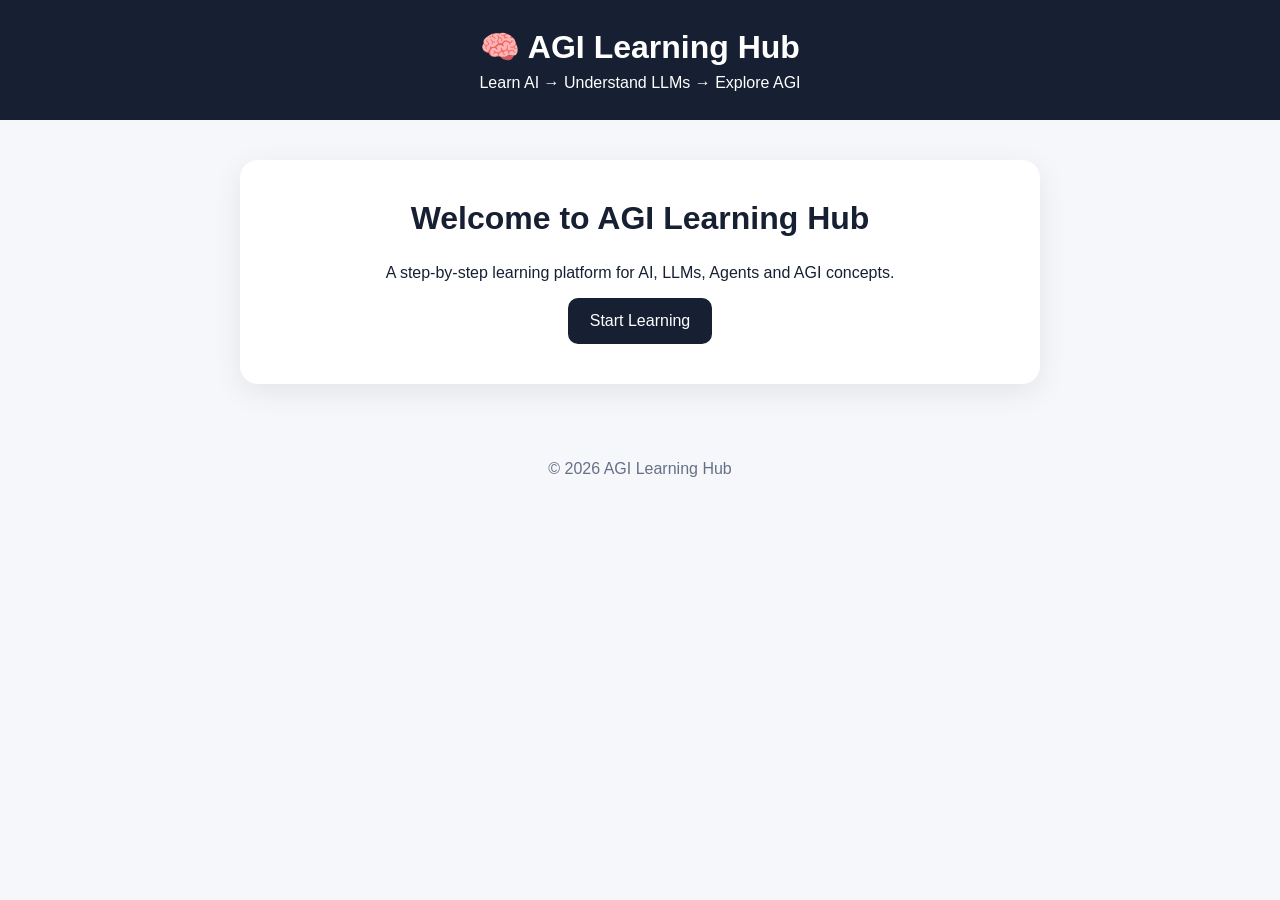
==== index.html @ e7ce2a18 "Add files via upload" ====
<!DOCTYPE html>
<html lang="en">
<head>
  <meta charset="UTF-8">
  <meta name="viewport" content="width=device-width, initial-scale=1.0">
  <title>AGI Learning Hub</title>
  <link rel="stylesheet" href="style.css">
</head>
<body>
  <header>
    <h1>🧠 AGI Learning Hub</h1>
    <p>Learn AI → Understand LLMs → Explore AGI</p>
  </header>
  <main>
    <section class="hero">
      <h2>Welcome to AGI Learning Hub</h2>
      <p>A step-by-step learning platform for AI, LLMs, Agents and AGI concepts.</p>
      <button id="startBtn">Start Learning</button>
    </section>
  </main>
  <footer><p>© 2026 AGI Learning Hub</p></footer>
  <script src="script.js"></script>
</body>
</html>
---- style.css ----
* { box-sizing: border-box; }
body { margin:0; font-family:Arial,sans-serif; background:#f5f7fb; color:#172033; }
header { padding:28px 20px; text-align:center; background:#172033; color:white; }
header h1 { margin:0 0 8px; } header p { margin:0; }
main { padding:40px 20px; }
.hero { max-width:800px; margin:auto; padding:40px 24px; text-align:center; background:white; border-radius:18px; box-shadow:0 8px 30px rgba(0,0,0,.08); }
.hero h2 { font-size:32px; margin-top:0; }
button { border:0; padding:14px 22px; border-radius:10px; background:#172033; color:white; font-size:16px; cursor:pointer; }
footer { padding:20px; text-align:center; color:#667085; }
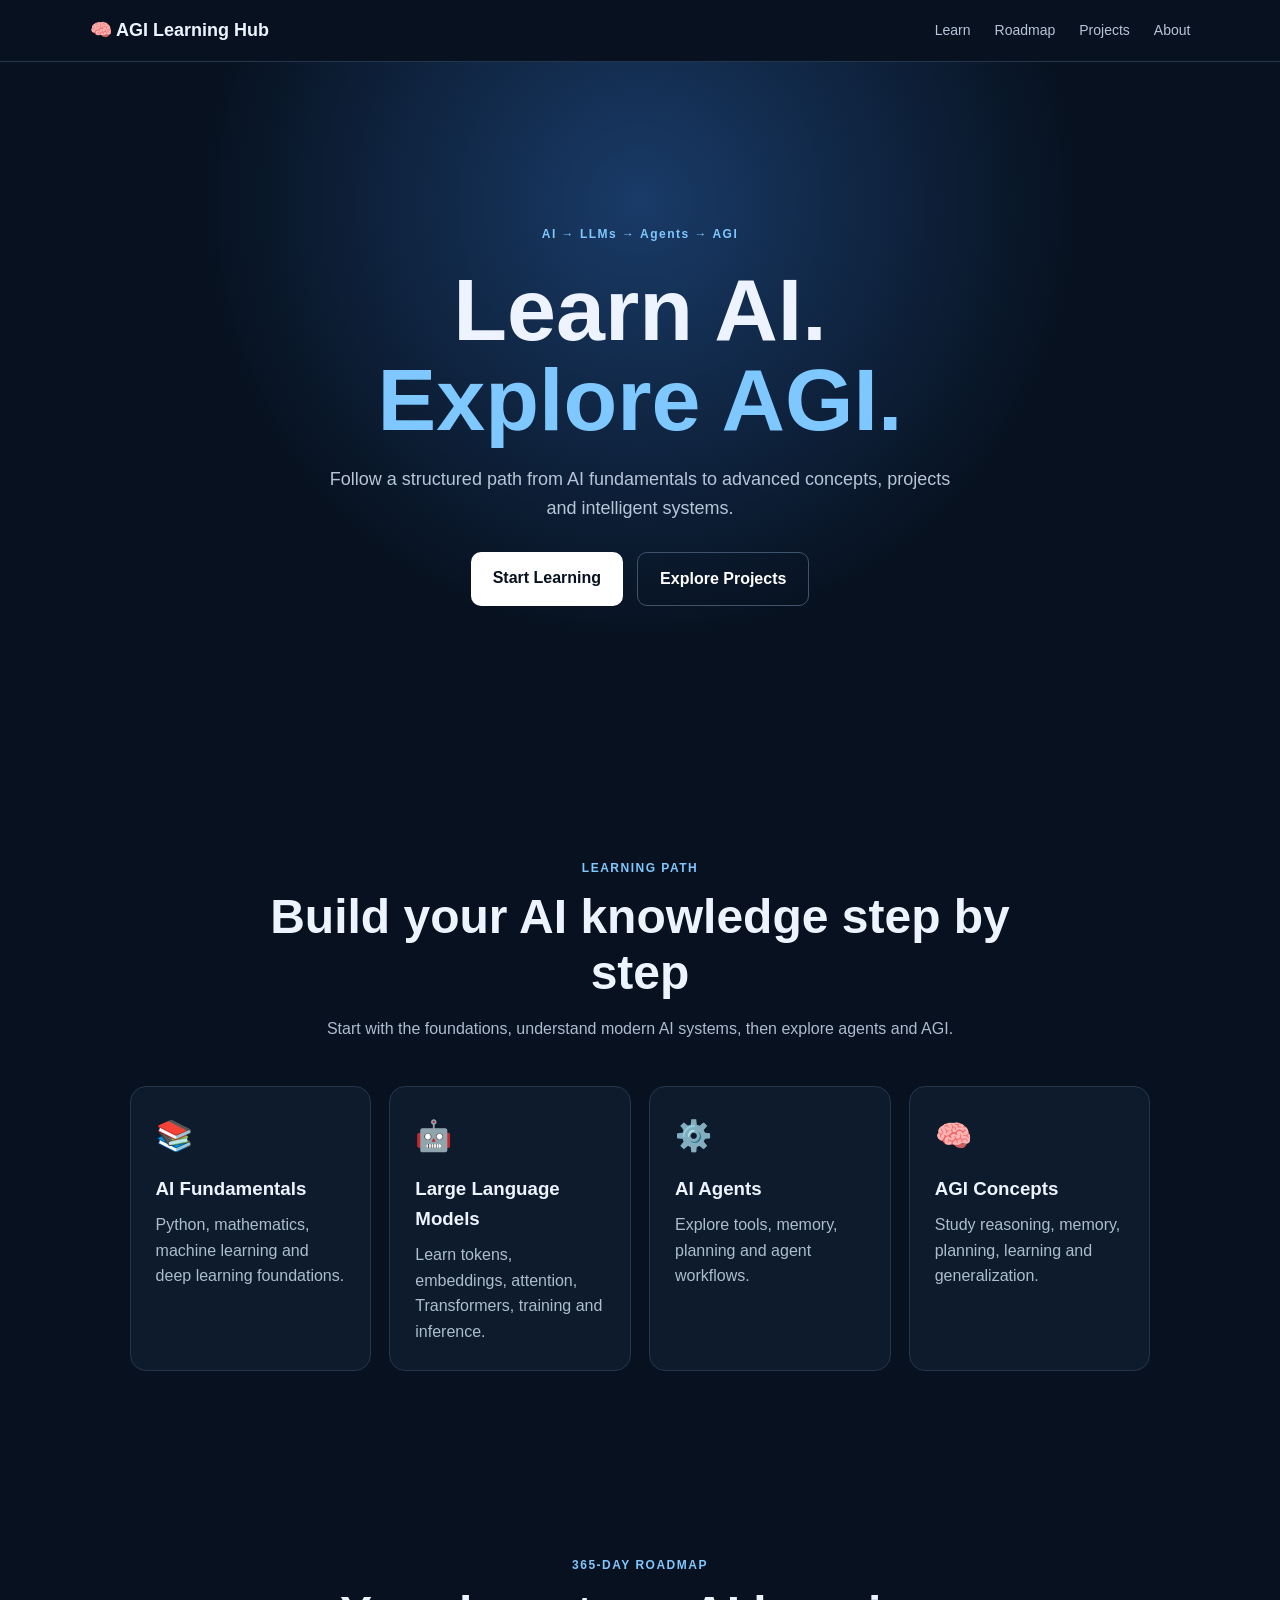
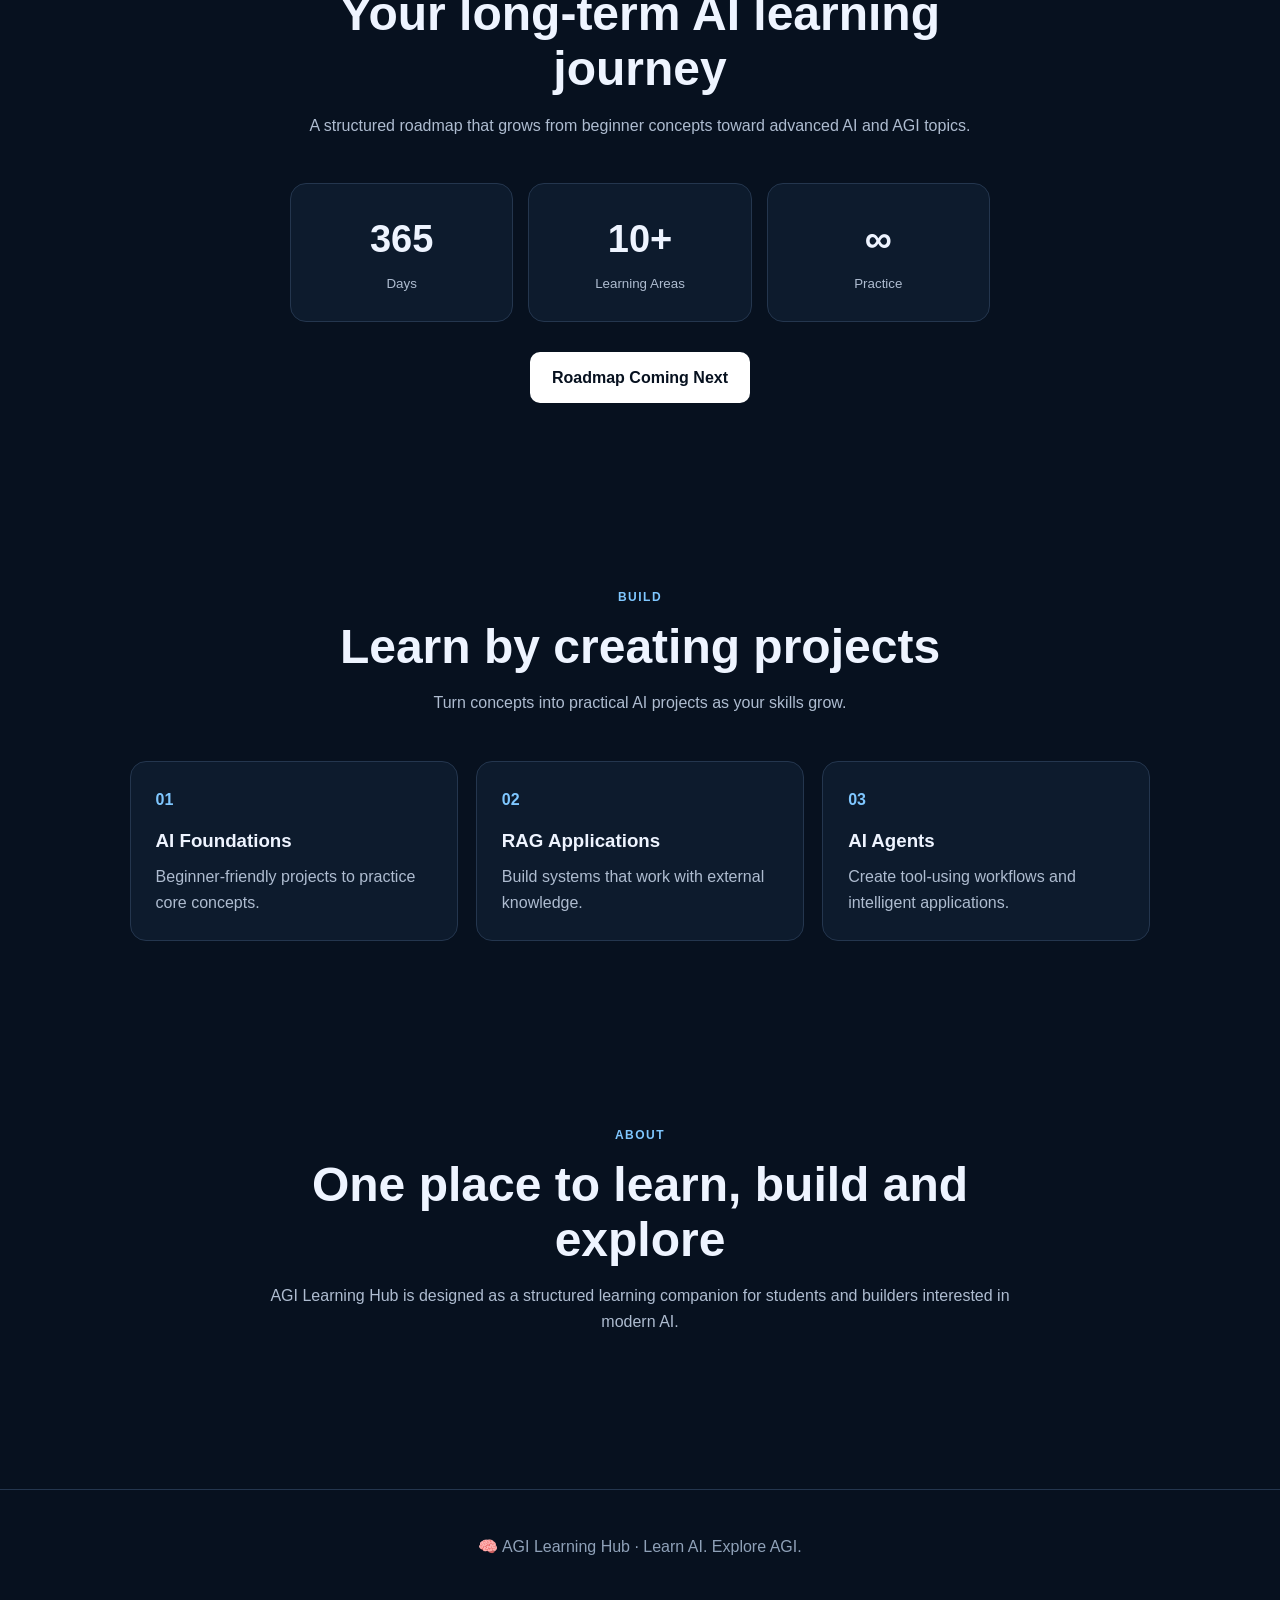
==== commit 2ee8fecc: "Add files via upload" ====
--- a/index.html
+++ b/index.html
@@ -1,24 +1 @@
-<!DOCTYPE html>
-<html lang="en">
-<head>
-  <meta charset="UTF-8">
-  <meta name="viewport" content="width=device-width, initial-scale=1.0">
-  <title>AGI Learning Hub</title>
-  <link rel="stylesheet" href="style.css">
-</head>
-<body>
-  <header>
-    <h1>🧠 AGI Learning Hub</h1>
-    <p>Learn AI → Understand LLMs → Explore AGI</p>
-  </header>
-  <main>
-    <section class="hero">
-      <h2>Welcome to AGI Learning Hub</h2>
-      <p>A step-by-step learning platform for AI, LLMs, Agents and AGI concepts.</p>
-      <button id="startBtn">Start Learning</button>
-    </section>
-  </main>
-  <footer><p>© 2026 AGI Learning Hub</p></footer>
-  <script src="script.js"></script>
-</body>
-</html>
+<!DOCTYPE html><html lang="en"><head><meta charset="UTF-8"><meta name="viewport" content="width=device-width, initial-scale=1.0"><title>AGI Learning Hub</title><link rel="stylesheet" href="style.css"></head><body><nav class="navbar"><a class="brand" href="#home">🧠 AGI Learning Hub</a><div class="nav-links"><a href="#learn">Learn</a><a href="#roadmap">Roadmap</a><a href="#projects">Projects</a><a href="#about">About</a></div></nav><main><section id="home" class="hero"><div class="hero-content"><span class="badge">AI → LLMs → Agents → AGI</span><h1>Learn AI.<br><span>Explore AGI.</span></h1><p>Follow a structured path from AI fundamentals to advanced concepts, projects and intelligent systems.</p><div class="hero-actions"><a class="btn primary" href="#roadmap">Start Learning</a><a class="btn secondary" href="#projects">Explore Projects</a></div></div></section><section id="learn" class="section"><div class="section-heading"><span>LEARNING PATH</span><h2>Build your AI knowledge step by step</h2><p>Start with the foundations, understand modern AI systems, then explore agents and AGI.</p></div><div class="cards"><article class="card"><div class="icon">📚</div><h3>AI Fundamentals</h3><p>Python, mathematics, machine learning and deep learning foundations.</p></article><article class="card"><div class="icon">🤖</div><h3>Large Language Models</h3><p>Learn tokens, embeddings, attention, Transformers, training and inference.</p></article><article class="card"><div class="icon">⚙️</div><h3>AI Agents</h3><p>Explore tools, memory, planning and agent workflows.</p></article><article class="card"><div class="icon">🧠</div><h3>AGI Concepts</h3><p>Study reasoning, memory, planning, learning and generalization.</p></article></div></section><section id="roadmap" class="section roadmap"><div class="section-heading"><span>365-DAY ROADMAP</span><h2>Your long-term AI learning journey</h2><p>A structured roadmap that grows from beginner concepts toward advanced AI and AGI topics.</p></div><div class="roadmap-box"><div><strong>365</strong><small>Days</small></div><div><strong>10+</strong><small>Learning Areas</small></div><div><strong>∞</strong><small>Practice</small></div></div><a class="btn primary" href="#roadmap">Roadmap Coming Next</a></section><section id="projects" class="section"><div class="section-heading"><span>BUILD</span><h2>Learn by creating projects</h2><p>Turn concepts into practical AI projects as your skills grow.</p></div><div class="project-grid"><article class="project-card"><span>01</span><h3>AI Foundations</h3><p>Beginner-friendly projects to practice core concepts.</p></article><article class="project-card"><span>02</span><h3>RAG Applications</h3><p>Build systems that work with external knowledge.</p></article><article class="project-card"><span>03</span><h3>AI Agents</h3><p>Create tool-using workflows and intelligent applications.</p></article></div></section><section id="about" class="section about"><div class="section-heading"><span>ABOUT</span><h2>One place to learn, build and explore</h2><p>AGI Learning Hub is designed as a structured learning companion for students and builders interested in modern AI.</p></div></section></main><footer><p>🧠 AGI Learning Hub · Learn AI. Explore AGI.</p></footer><script src="script.js"></script></body></html>
--- a/style.css
+++ b/style.css
@@ -1,9 +1 @@
-* { box-sizing: border-box; }
-body { margin:0; font-family:Arial,sans-serif; background:#f5f7fb; color:#172033; }
-header { padding:28px 20px; text-align:center; background:#172033; color:white; }
-header h1 { margin:0 0 8px; } header p { margin:0; }
-main { padding:40px 20px; }
-.hero { max-width:800px; margin:auto; padding:40px 24px; text-align:center; background:white; border-radius:18px; box-shadow:0 8px 30px rgba(0,0,0,.08); }
-.hero h2 { font-size:32px; margin-top:0; }
-button { border:0; padding:14px 22px; border-radius:10px; background:#172033; color:white; font-size:16px; cursor:pointer; }
-footer { padding:20px; text-align:center; color:#667085; }
+*{box-sizing:border-box}html{scroll-behavior:smooth}body{margin:0;font-family:Arial,sans-serif;background:#07111f;color:#eef4ff;line-height:1.6}a{text-decoration:none;color:inherit}.navbar{position:sticky;top:0;z-index:10;display:flex;justify-content:space-between;align-items:center;padding:16px 7%;background:#07111f;border-bottom:1px solid #24364e}.brand{font-weight:800;font-size:18px}.nav-links{display:flex;gap:24px;color:#b8c5d8;font-size:14px}.hero{min-height:78vh;display:flex;align-items:center;justify-content:center;text-align:center;padding:80px 7%;background:radial-gradient(circle at 50% 20%,#193b68 0,#07111f 52%)}.hero-content{max-width:850px}.badge,.section-heading span{display:inline-block;font-size:12px;font-weight:800;letter-spacing:1.5px;color:#7fc7ff}.hero h1{font-size:clamp(48px,9vw,88px);line-height:1.02;margin:20px 0}.hero h1 span{color:#7fc7ff}.hero p{max-width:650px;margin:0 auto 30px;color:#b8c5d8;font-size:18px}.hero-actions{display:flex;justify-content:center;gap:14px;flex-wrap:wrap}.btn{display:inline-block;padding:13px 22px;border-radius:10px;font-weight:700}.primary{background:#fff;color:#07111f}.secondary{border:1px solid #40536d;color:#fff}.section{padding:90px 7%;max-width:1200px;margin:auto}.section-heading{text-align:center;max-width:760px;margin:0 auto 45px}.section-heading h2{font-size:clamp(30px,5vw,48px);line-height:1.15;margin:10px 0 15px}.section-heading p{color:#aebcd0}.cards,.project-grid{display:grid;grid-template-columns:repeat(4,1fr);gap:18px}.card,.project-card{padding:25px;border:1px solid #24364e;background:#0d1b2d;border-radius:16px}.card:hover,.project-card:hover{transform:translateY(-3px);transition:.2s}.icon{font-size:30px}.card h3,.project-card h3{margin:14px 0 8px}.card p,.project-card p{margin:0;color:#aebcd0}.roadmap{text-align:center}.roadmap-box{display:grid;grid-template-columns:repeat(3,1fr);gap:15px;max-width:700px;margin:0 auto 30px}.roadmap-box div{padding:25px;border-radius:16px;background:#0d1b2d;border:1px solid #24364e}.roadmap-box strong{display:block;font-size:38px}.roadmap-box small{color:#aebcd0}.project-grid{grid-template-columns:repeat(3,1fr)}.project-card span{color:#7fc7ff;font-weight:800}.about{padding-bottom:110px}footer{text-align:center;padding:28px 7%;border-top:1px solid #24364e;color:#8fa1b8}@media(max-width:800px){.nav-links{display:none}.cards,.project-grid{grid-template-columns:1fr 1fr}.hero{min-height:70vh;padding-top:60px}.section{padding:65px 6%}}@media(max-width:520px){.cards,.project-grid,.roadmap-box{grid-template-columns:1fr}.hero h1{font-size:52px}.hero p{font-size:16px}}
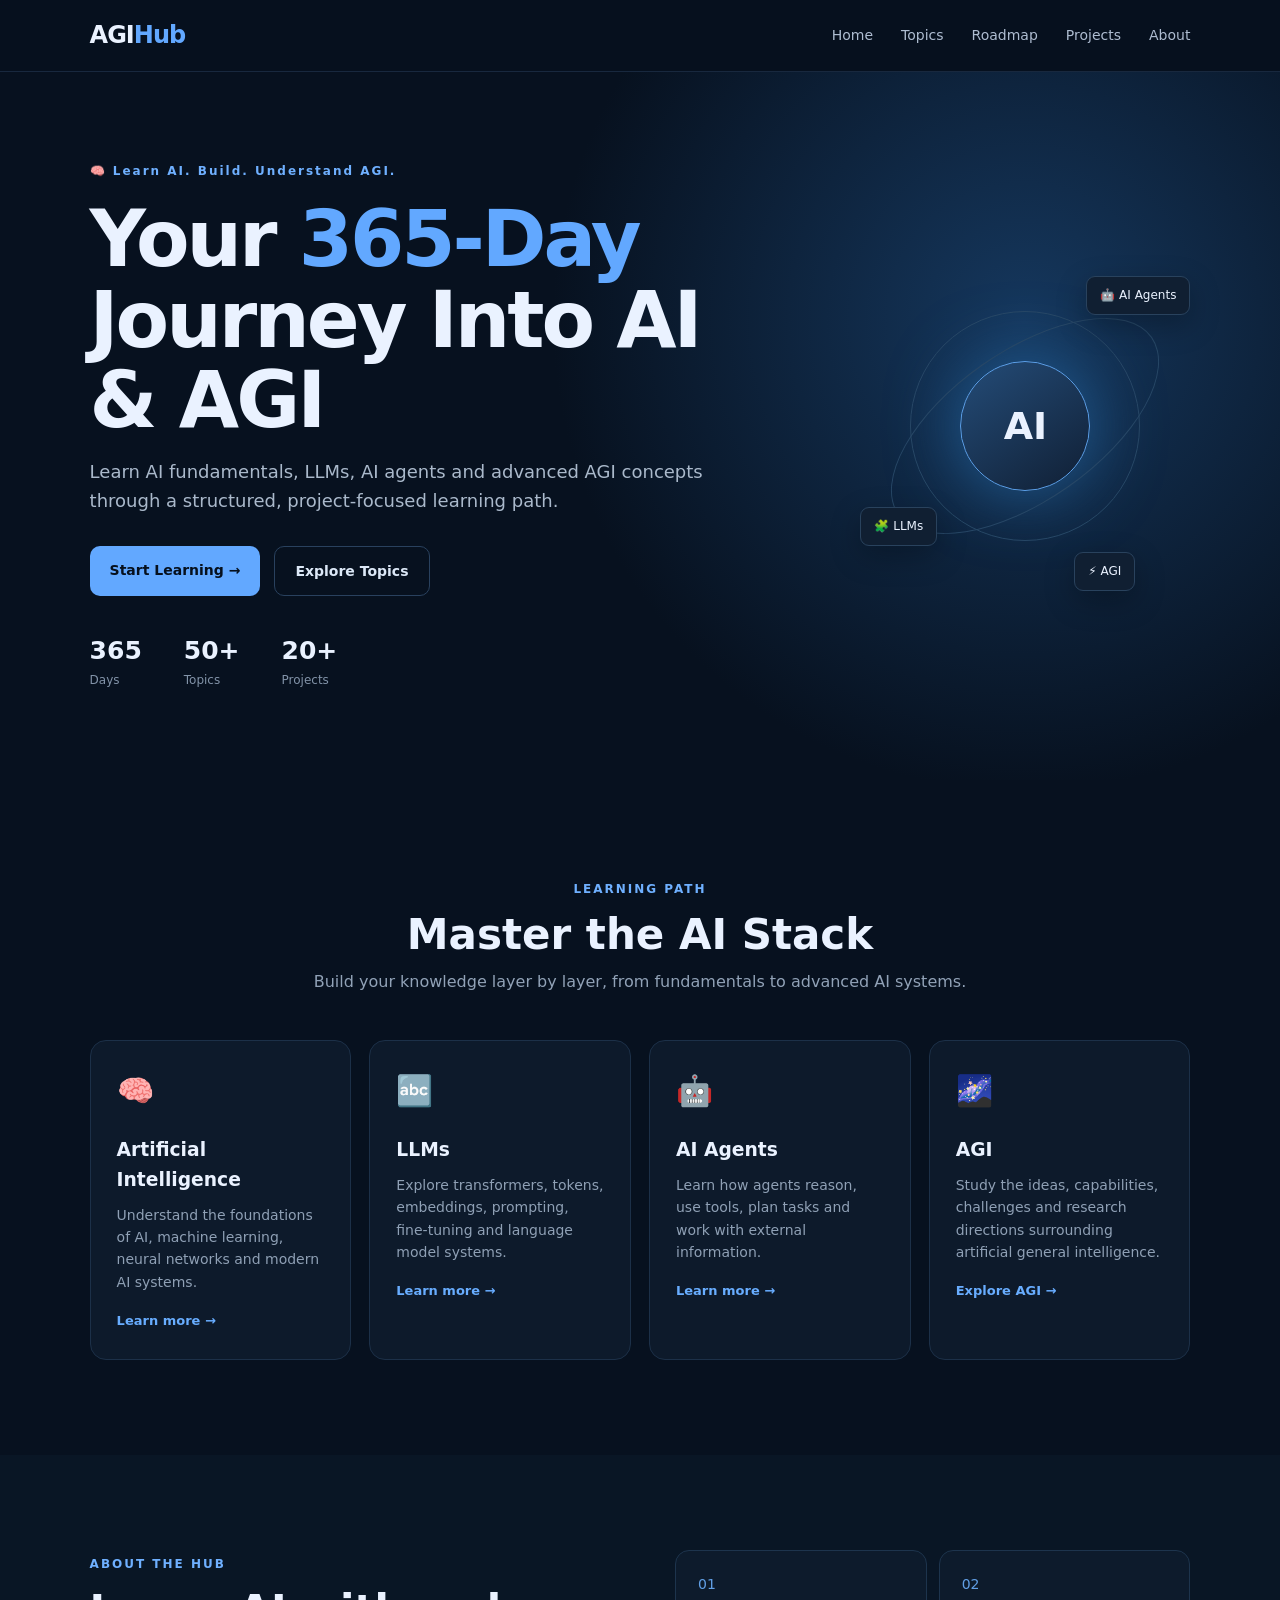
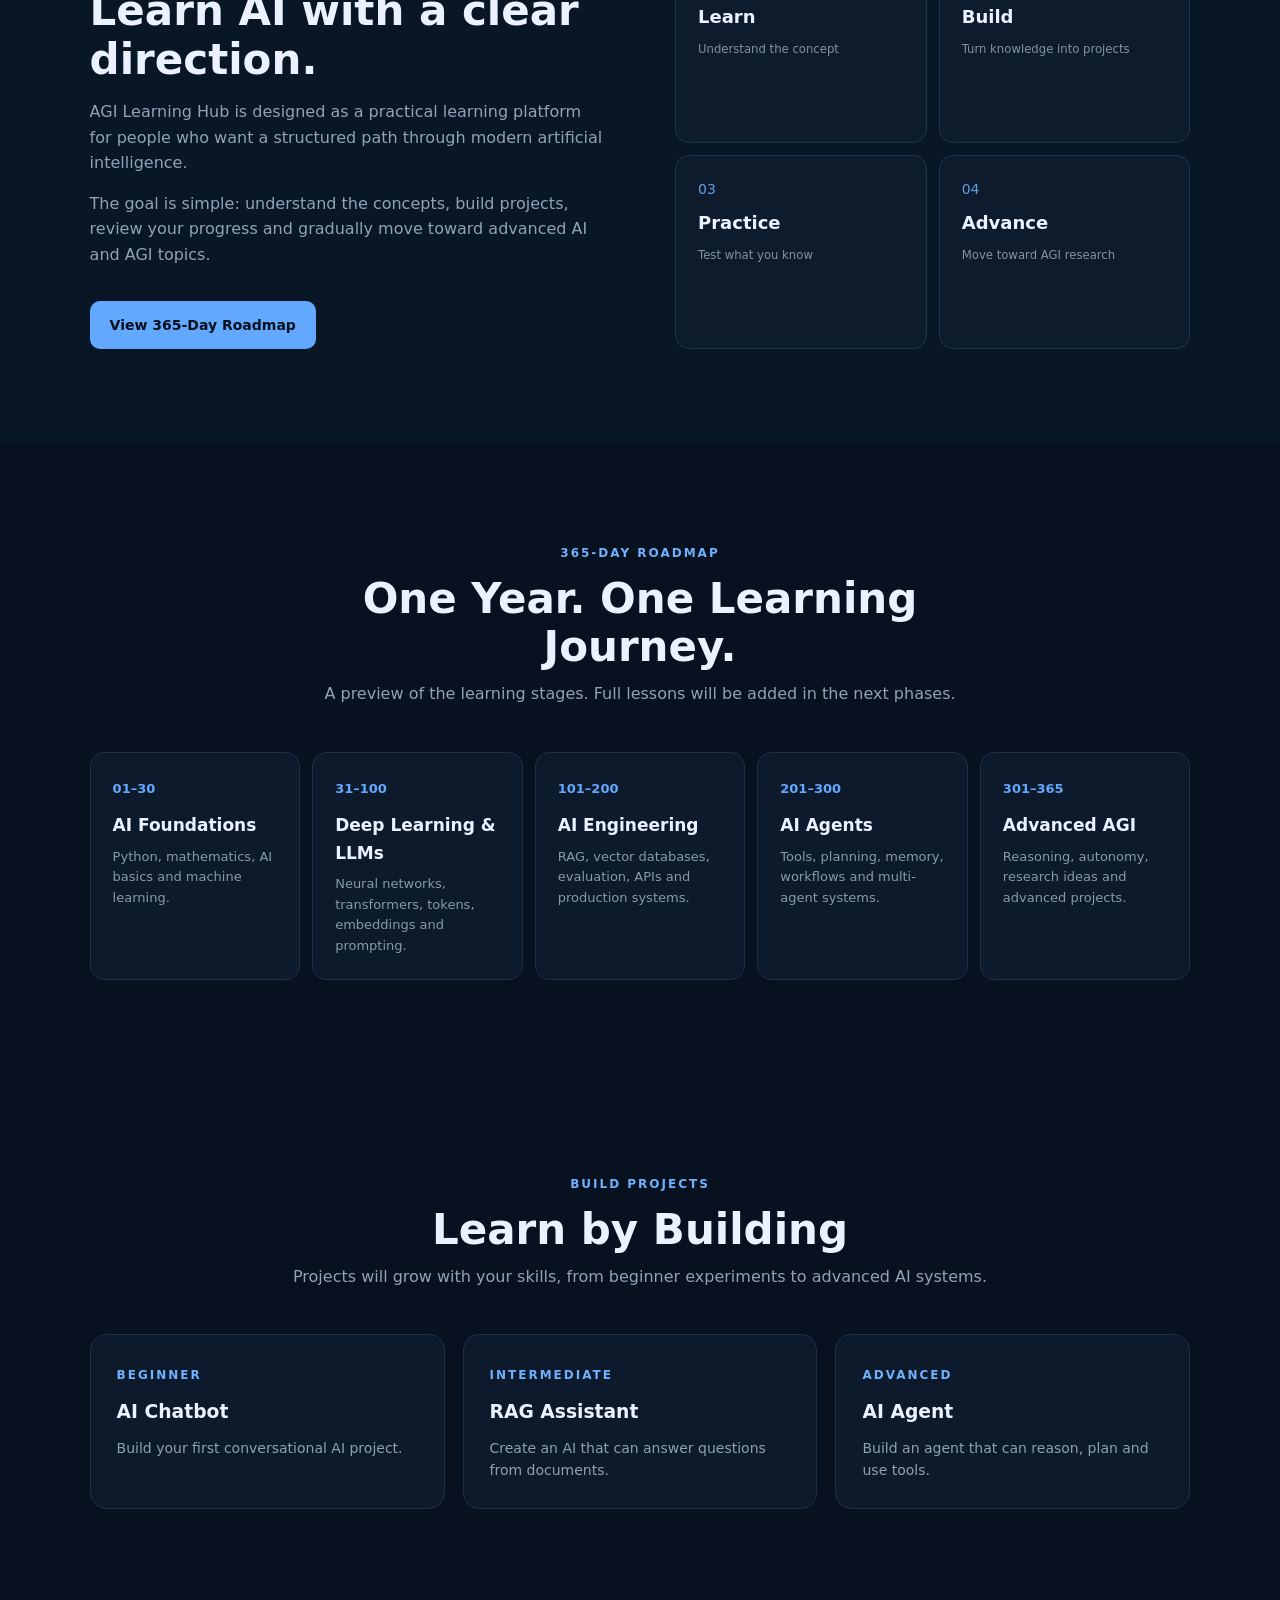
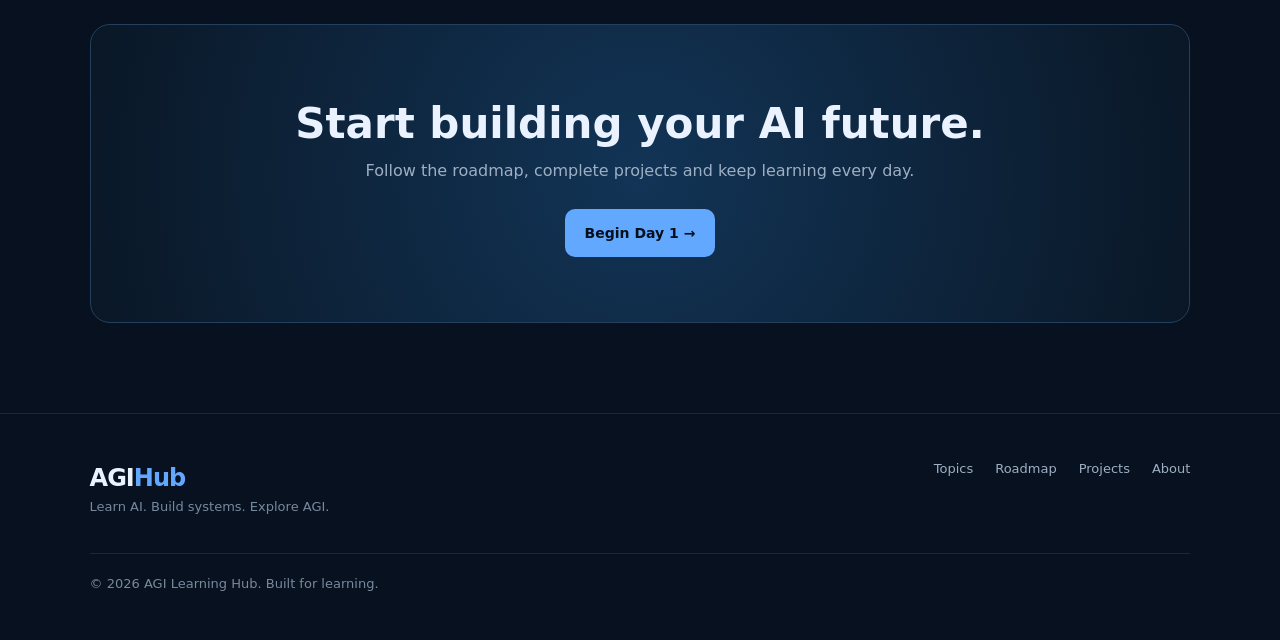
==== commit 00cc6fd6: "Add files via upload" ====
--- a/index.html
+++ b/index.html
@@ -1 +1,142 @@
-<!DOCTYPE html><html lang="en"><head><meta charset="UTF-8"><meta name="viewport" content="width=device-width, initial-scale=1.0"><title>AGI Learning Hub</title><link rel="stylesheet" href="style.css"></head><body><nav class="navbar"><a class="brand" href="#home">🧠 AGI Learning Hub</a><div class="nav-links"><a href="#learn">Learn</a><a href="#roadmap">Roadmap</a><a href="#projects">Projects</a><a href="#about">About</a></div></nav><main><section id="home" class="hero"><div class="hero-content"><span class="badge">AI → LLMs → Agents → AGI</span><h1>Learn AI.<br><span>Explore AGI.</span></h1><p>Follow a structured path from AI fundamentals to advanced concepts, projects and intelligent systems.</p><div class="hero-actions"><a class="btn primary" href="#roadmap">Start Learning</a><a class="btn secondary" href="#projects">Explore Projects</a></div></div></section><section id="learn" class="section"><div class="section-heading"><span>LEARNING PATH</span><h2>Build your AI knowledge step by step</h2><p>Start with the foundations, understand modern AI systems, then explore agents and AGI.</p></div><div class="cards"><article class="card"><div class="icon">📚</div><h3>AI Fundamentals</h3><p>Python, mathematics, machine learning and deep learning foundations.</p></article><article class="card"><div class="icon">🤖</div><h3>Large Language Models</h3><p>Learn tokens, embeddings, attention, Transformers, training and inference.</p></article><article class="card"><div class="icon">⚙️</div><h3>AI Agents</h3><p>Explore tools, memory, planning and agent workflows.</p></article><article class="card"><div class="icon">🧠</div><h3>AGI Concepts</h3><p>Study reasoning, memory, planning, learning and generalization.</p></article></div></section><section id="roadmap" class="section roadmap"><div class="section-heading"><span>365-DAY ROADMAP</span><h2>Your long-term AI learning journey</h2><p>A structured roadmap that grows from beginner concepts toward advanced AI and AGI topics.</p></div><div class="roadmap-box"><div><strong>365</strong><small>Days</small></div><div><strong>10+</strong><small>Learning Areas</small></div><div><strong>∞</strong><small>Practice</small></div></div><a class="btn primary" href="#roadmap">Roadmap Coming Next</a></section><section id="projects" class="section"><div class="section-heading"><span>BUILD</span><h2>Learn by creating projects</h2><p>Turn concepts into practical AI projects as your skills grow.</p></div><div class="project-grid"><article class="project-card"><span>01</span><h3>AI Foundations</h3><p>Beginner-friendly projects to practice core concepts.</p></article><article class="project-card"><span>02</span><h3>RAG Applications</h3><p>Build systems that work with external knowledge.</p></article><article class="project-card"><span>03</span><h3>AI Agents</h3><p>Create tool-using workflows and intelligent applications.</p></article></div></section><section id="about" class="section about"><div class="section-heading"><span>ABOUT</span><h2>One place to learn, build and explore</h2><p>AGI Learning Hub is designed as a structured learning companion for students and builders interested in modern AI.</p></div></section></main><footer><p>🧠 AGI Learning Hub · Learn AI. Explore AGI.</p></footer><script src="script.js"></script></body></html>
+<!DOCTYPE html>
+<html lang="en">
+<head>
+  <meta charset="UTF-8">
+  <meta name="viewport" content="width=device-width, initial-scale=1.0">
+  <meta name="description" content="AGI Learning Hub — a structured 365-day journey through AI, LLMs, agents and AGI.">
+  <title>AGI Learning Hub</title>
+  <link rel="stylesheet" href="style.css">
+</head>
+<body>
+  <header class="navbar">
+    <a class="logo" href="#home">AGI<span>Hub</span></a>
+    <button class="menu-btn" id="menuBtn" aria-label="Open menu">☰</button>
+    <nav id="navLinks">
+      <a href="#home">Home</a>
+      <a href="#topics">Topics</a>
+      <a href="#roadmap">Roadmap</a>
+      <a href="#projects">Projects</a>
+      <a href="#about">About</a>
+    </nav>
+  </header>
+
+  <main>
+    <section class="hero" id="home">
+      <div class="hero-content">
+        <div class="badge">🧠 Learn AI. Build. Understand AGI.</div>
+        <h1>Your <span>365-Day</span> Journey Into AI & AGI</h1>
+        <p>Learn AI fundamentals, LLMs, AI agents and advanced AGI concepts through a structured, project-focused learning path.</p>
+        <div class="hero-buttons">
+          <a class="btn primary" href="#roadmap">Start Learning →</a>
+          <a class="btn secondary" href="#topics">Explore Topics</a>
+        </div>
+        <div class="stats">
+          <div><strong>365</strong><span>Days</span></div>
+          <div><strong>50+</strong><span>Topics</span></div>
+          <div><strong>20+</strong><span>Projects</span></div>
+        </div>
+      </div>
+      <div class="hero-card">
+        <div class="orb">AI</div>
+        <div class="orbit o1"></div>
+        <div class="orbit o2"></div>
+        <div class="mini-card c1">🤖 AI Agents</div>
+        <div class="mini-card c2">🧩 LLMs</div>
+        <div class="mini-card c3">⚡ AGI</div>
+      </div>
+    </section>
+
+    <section class="section" id="topics">
+      <div class="section-heading">
+        <span>LEARNING PATH</span>
+        <h2>Master the AI Stack</h2>
+        <p>Build your knowledge layer by layer, from fundamentals to advanced AI systems.</p>
+      </div>
+      <div class="cards">
+        <article class="topic-card">
+          <div class="icon">🧠</div>
+          <h3>Artificial Intelligence</h3>
+          <p>Understand the foundations of AI, machine learning, neural networks and modern AI systems.</p>
+          <a href="#roadmap">Learn more →</a>
+        </article>
+        <article class="topic-card">
+          <div class="icon">🔤</div>
+          <h3>LLMs</h3>
+          <p>Explore transformers, tokens, embeddings, prompting, fine-tuning and language model systems.</p>
+          <a href="#roadmap">Learn more →</a>
+        </article>
+        <article class="topic-card">
+          <div class="icon">🤖</div>
+          <h3>AI Agents</h3>
+          <p>Learn how agents reason, use tools, plan tasks and work with external information.</p>
+          <a href="#roadmap">Learn more →</a>
+        </article>
+        <article class="topic-card">
+          <div class="icon">🌌</div>
+          <h3>AGI</h3>
+          <p>Study the ideas, capabilities, challenges and research directions surrounding artificial general intelligence.</p>
+          <a href="#about">Explore AGI →</a>
+        </article>
+      </div>
+    </section>
+
+    <section class="about section" id="about">
+      <div class="about-text">
+        <span>ABOUT THE HUB</span>
+        <h2>Learn AI with a clear direction.</h2>
+        <p>AGI Learning Hub is designed as a practical learning platform for people who want a structured path through modern artificial intelligence.</p>
+        <p>The goal is simple: understand the concepts, build projects, review your progress and gradually move toward advanced AI and AGI topics.</p>
+        <a class="btn primary" href="#roadmap">View 365-Day Roadmap</a>
+      </div>
+      <div class="about-box">
+        <div>01 <b>Learn</b><small>Understand the concept</small></div>
+        <div>02 <b>Build</b><small>Turn knowledge into projects</small></div>
+        <div>03 <b>Practice</b><small>Test what you know</small></div>
+        <div>04 <b>Advance</b><small>Move toward AGI research</small></div>
+      </div>
+    </section>
+
+    <section class="section roadmap" id="roadmap">
+      <div class="section-heading">
+        <span>365-DAY ROADMAP</span>
+        <h2>One Year. One Learning Journey.</h2>
+        <p>A preview of the learning stages. Full lessons will be added in the next phases.</p>
+      </div>
+      <div class="timeline">
+        <div><b>01–30</b><h3>AI Foundations</h3><p>Python, mathematics, AI basics and machine learning.</p></div>
+        <div><b>31–100</b><h3>Deep Learning & LLMs</h3><p>Neural networks, transformers, tokens, embeddings and prompting.</p></div>
+        <div><b>101–200</b><h3>AI Engineering</h3><p>RAG, vector databases, evaluation, APIs and production systems.</p></div>
+        <div><b>201–300</b><h3>AI Agents</h3><p>Tools, planning, memory, workflows and multi-agent systems.</p></div>
+        <div><b>301–365</b><h3>Advanced AGI</h3><p>Reasoning, autonomy, research ideas and advanced projects.</p></div>
+      </div>
+    </section>
+
+    <section class="section" id="projects">
+      <div class="section-heading">
+        <span>BUILD PROJECTS</span>
+        <h2>Learn by Building</h2>
+        <p>Projects will grow with your skills, from beginner experiments to advanced AI systems.</p>
+      </div>
+      <div class="project-grid">
+        <article><span>BEGINNER</span><h3>AI Chatbot</h3><p>Build your first conversational AI project.</p></article>
+        <article><span>INTERMEDIATE</span><h3>RAG Assistant</h3><p>Create an AI that can answer questions from documents.</p></article>
+        <article><span>ADVANCED</span><h3>AI Agent</h3><p>Build an agent that can reason, plan and use tools.</p></article>
+      </div>
+    </section>
+
+    <section class="cta">
+      <h2>Start building your AI future.</h2>
+      <p>Follow the roadmap, complete projects and keep learning every day.</p>
+      <a class="btn primary" href="#roadmap">Begin Day 1 →</a>
+    </section>
+  </main>
+
+  <footer class="footer">
+    <div><a class="logo" href="#home">AGI<span>Hub</span></a><p>Learn AI. Build systems. Explore AGI.</p></div>
+    <div class="footer-links"><a href="#topics">Topics</a><a href="#roadmap">Roadmap</a><a href="#projects">Projects</a><a href="#about">About</a></div>
+    <p class="copyright">© 2026 AGI Learning Hub. Built for learning.</p>
+  </footer>
+
+  <script src="script.js"></script>
+</body>
+</html>
--- a/style.css
+++ b/style.css
@@ -1 +1 @@
-*{box-sizing:border-box}html{scroll-behavior:smooth}body{margin:0;font-family:Arial,sans-serif;background:#07111f;color:#eef4ff;line-height:1.6}a{text-decoration:none;color:inherit}.navbar{position:sticky;top:0;z-index:10;display:flex;justify-content:space-between;align-items:center;padding:16px 7%;background:#07111f;border-bottom:1px solid #24364e}.brand{font-weight:800;font-size:18px}.nav-links{display:flex;gap:24px;color:#b8c5d8;font-size:14px}.hero{min-height:78vh;display:flex;align-items:center;justify-content:center;text-align:center;padding:80px 7%;background:radial-gradient(circle at 50% 20%,#193b68 0,#07111f 52%)}.hero-content{max-width:850px}.badge,.section-heading span{display:inline-block;font-size:12px;font-weight:800;letter-spacing:1.5px;color:#7fc7ff}.hero h1{font-size:clamp(48px,9vw,88px);line-height:1.02;margin:20px 0}.hero h1 span{color:#7fc7ff}.hero p{max-width:650px;margin:0 auto 30px;color:#b8c5d8;font-size:18px}.hero-actions{display:flex;justify-content:center;gap:14px;flex-wrap:wrap}.btn{display:inline-block;padding:13px 22px;border-radius:10px;font-weight:700}.primary{background:#fff;color:#07111f}.secondary{border:1px solid #40536d;color:#fff}.section{padding:90px 7%;max-width:1200px;margin:auto}.section-heading{text-align:center;max-width:760px;margin:0 auto 45px}.section-heading h2{font-size:clamp(30px,5vw,48px);line-height:1.15;margin:10px 0 15px}.section-heading p{color:#aebcd0}.cards,.project-grid{display:grid;grid-template-columns:repeat(4,1fr);gap:18px}.card,.project-card{padding:25px;border:1px solid #24364e;background:#0d1b2d;border-radius:16px}.card:hover,.project-card:hover{transform:translateY(-3px);transition:.2s}.icon{font-size:30px}.card h3,.project-card h3{margin:14px 0 8px}.card p,.project-card p{margin:0;color:#aebcd0}.roadmap{text-align:center}.roadmap-box{display:grid;grid-template-columns:repeat(3,1fr);gap:15px;max-width:700px;margin:0 auto 30px}.roadmap-box div{padding:25px;border-radius:16px;background:#0d1b2d;border:1px solid #24364e}.roadmap-box strong{display:block;font-size:38px}.roadmap-box small{color:#aebcd0}.project-grid{grid-template-columns:repeat(3,1fr)}.project-card span{color:#7fc7ff;font-weight:800}.about{padding-bottom:110px}footer{text-align:center;padding:28px 7%;border-top:1px solid #24364e;color:#8fa1b8}@media(max-width:800px){.nav-links{display:none}.cards,.project-grid{grid-template-columns:1fr 1fr}.hero{min-height:70vh;padding-top:60px}.section{padding:65px 6%}}@media(max-width:520px){.cards,.project-grid,.roadmap-box{grid-template-columns:1fr}.hero h1{font-size:52px}.hero p{font-size:16px}}
+*{box-sizing:border-box;margin:0;padding:0}html{scroll-behavior:smooth}body{font-family:Inter,system-ui,-apple-system,BlinkMacSystemFont,"Segoe UI",sans-serif;background:#07111f;color:#eaf2ff;line-height:1.6}a{text-decoration:none;color:inherit}.navbar{height:72px;padding:0 7%;display:flex;align-items:center;justify-content:space-between;position:sticky;top:0;z-index:10;background:rgba(7,17,31,.88);backdrop-filter:blur(14px);border-bottom:1px solid #18283e}.logo{font-size:24px;font-weight:800;letter-spacing:-1px}.logo span{color:#62a8ff}.navbar nav{display:flex;gap:28px}.navbar nav a{color:#aebdd1;font-size:14px}.navbar nav a:hover{color:#fff}.menu-btn{display:none;background:none;border:0;color:#fff;font-size:25px}.hero{min-height:650px;padding:90px 7%;display:flex;align-items:center;justify-content:space-between;gap:50px;background:radial-gradient(circle at 80% 35%,#15375d 0,#07111f 42%)}.hero-content{max-width:680px}.badge,.section-heading span,.about span,.project-grid span{color:#6fb0ff;font-size:12px;font-weight:800;letter-spacing:2px}.hero h1{font-size:clamp(44px,7vw,78px);line-height:1.03;letter-spacing:-3px;margin:18px 0}.hero h1 span{color:#62a8ff}.hero p{color:#aab9cb;font-size:18px;max-width:620px}.hero-buttons{display:flex;gap:14px;margin:30px 0}.btn{display:inline-block;padding:13px 20px;border-radius:10px;font-weight:700;font-size:14px}.primary{background:#62a8ff;color:#06101d}.secondary{border:1px solid #29415e;color:#dce8f7}.stats{display:flex;gap:42px;margin-top:35px}.stats div{display:flex;flex-direction:column}.stats strong{font-size:25px}.stats span{font-size:12px;color:#8293a8}.hero-card{width:330px;height:330px;position:relative;display:flex;align-items:center;justify-content:center}.orb{width:130px;height:130px;border-radius:50%;display:flex;align-items:center;justify-content:center;font-size:38px;font-weight:900;background:linear-gradient(145deg,#244c78,#101f34);border:1px solid #5b9fe8;box-shadow:0 0 70px #23619a}.orbit{position:absolute;border:1px solid #274766;border-radius:50%;width:230px;height:230px}.o2{width:310px;height:150px;transform:rotate(-35deg)}.mini-card{position:absolute;background:#101f32;border:1px solid #29425d;padding:9px 13px;border-radius:9px;font-size:12px;box-shadow:0 10px 30px #0004}.c1{top:15px;right:0}.c2{bottom:45px;left:0}.c3{bottom:0;right:55px}.section{padding:95px 7%}.section-heading{text-align:center;max-width:720px;margin:0 auto 45px}.section-heading h2,.about h2,.cta h2{font-size:42px;line-height:1.15;margin:10px 0}.section-heading p,.about p{color:#91a2b7}.cards{display:grid;grid-template-columns:repeat(4,1fr);gap:18px}.topic-card,.project-grid article{background:#0d1a2b;border:1px solid #1c3048;border-radius:16px;padding:26px;transition:.25s}.topic-card:hover,.project-grid article:hover{transform:translateY(-5px);border-color:#3f70a5}.icon{font-size:30px;margin-bottom:20px}.topic-card h3{margin-bottom:9px}.topic-card p,.project-grid p{font-size:14px;color:#8fa0b5}.topic-card a{display:inline-block;margin-top:18px;color:#68adff;font-size:13px;font-weight:700}.about{display:grid;grid-template-columns:1fr 1fr;gap:70px;background:#091625}.about-text{max-width:600px}.about h2{margin-top:12px}.about-text p{margin:15px 0}.about-text .btn{margin-top:18px}.about-box{display:grid;grid-template-columns:1fr 1fr;gap:12px}.about-box div{background:#0d1b2c;border:1px solid #1d344d;border-radius:14px;padding:22px;font-size:14px;color:#619fe5}.about-box b,.about-box small{display:block;color:#eaf2ff}.about-box b{font-size:18px;margin:8px 0}.about-box small{color:#8192a8}.timeline{display:grid;grid-template-columns:repeat(5,1fr);gap:12px}.timeline div{padding:22px;background:#0d1a2b;border:1px solid #1c3048;border-radius:14px}.timeline b{color:#62a8ff;font-size:13px}.timeline h3{margin:12px 0 7px;font-size:17px}.timeline p{font-size:13px;color:#8799ae}.project-grid{display:grid;grid-template-columns:repeat(3,1fr);gap:18px}.project-grid article h3{margin:10px 0}.cta{margin:20px 7% 90px;padding:65px 30px;text-align:center;border:1px solid #23415f;border-radius:20px;background:radial-gradient(circle at center,#123456,#0a1726)}.cta p{color:#9eafc3;margin:10px 0 25px}.footer{padding:45px 7%;border-top:1px solid #18283e;display:grid;grid-template-columns:1fr auto;gap:25px}.footer p{color:#78899d;font-size:13px}.footer-links{display:flex;gap:22px;font-size:13px;color:#9eafc3}.copyright{grid-column:1/-1;padding-top:20px;border-top:1px solid #17283c;margin-top:10px}@media(max-width:850px){.navbar{padding:0 5%}.menu-btn{display:block}.navbar nav{display:none;position:absolute;top:72px;left:0;right:0;background:#081321;padding:20px 7%;flex-direction:column;gap:18px;border-bottom:1px solid #1b3048}.navbar nav.open{display:flex}.hero{padding:70px 5%;text-align:center;flex-direction:column}.hero p{margin:auto}.hero-buttons,.stats{justify-content:center}.hero-card{width:280px;height:280px}.cards{grid-template-columns:1fr 1fr}.about{grid-template-columns:1fr;padding:70px 5%}.timeline{grid-template-columns:1fr 1fr}.project-grid{grid-template-columns:1fr}.section{padding:70px 5%}.footer{padding:40px 5%;grid-template-columns:1fr}.footer-links{flex-wrap:wrap}}@media(max-width:520px){.hero h1{font-size:43px;letter-spacing:-2px}.hero-buttons{flex-direction:column}.stats{gap:25px}.cards,.timeline,.about-box{grid-template-columns:1fr}.section-heading h2,.about h2,.cta h2{font-size:32px}.hero-card{transform:scale(.85)}}
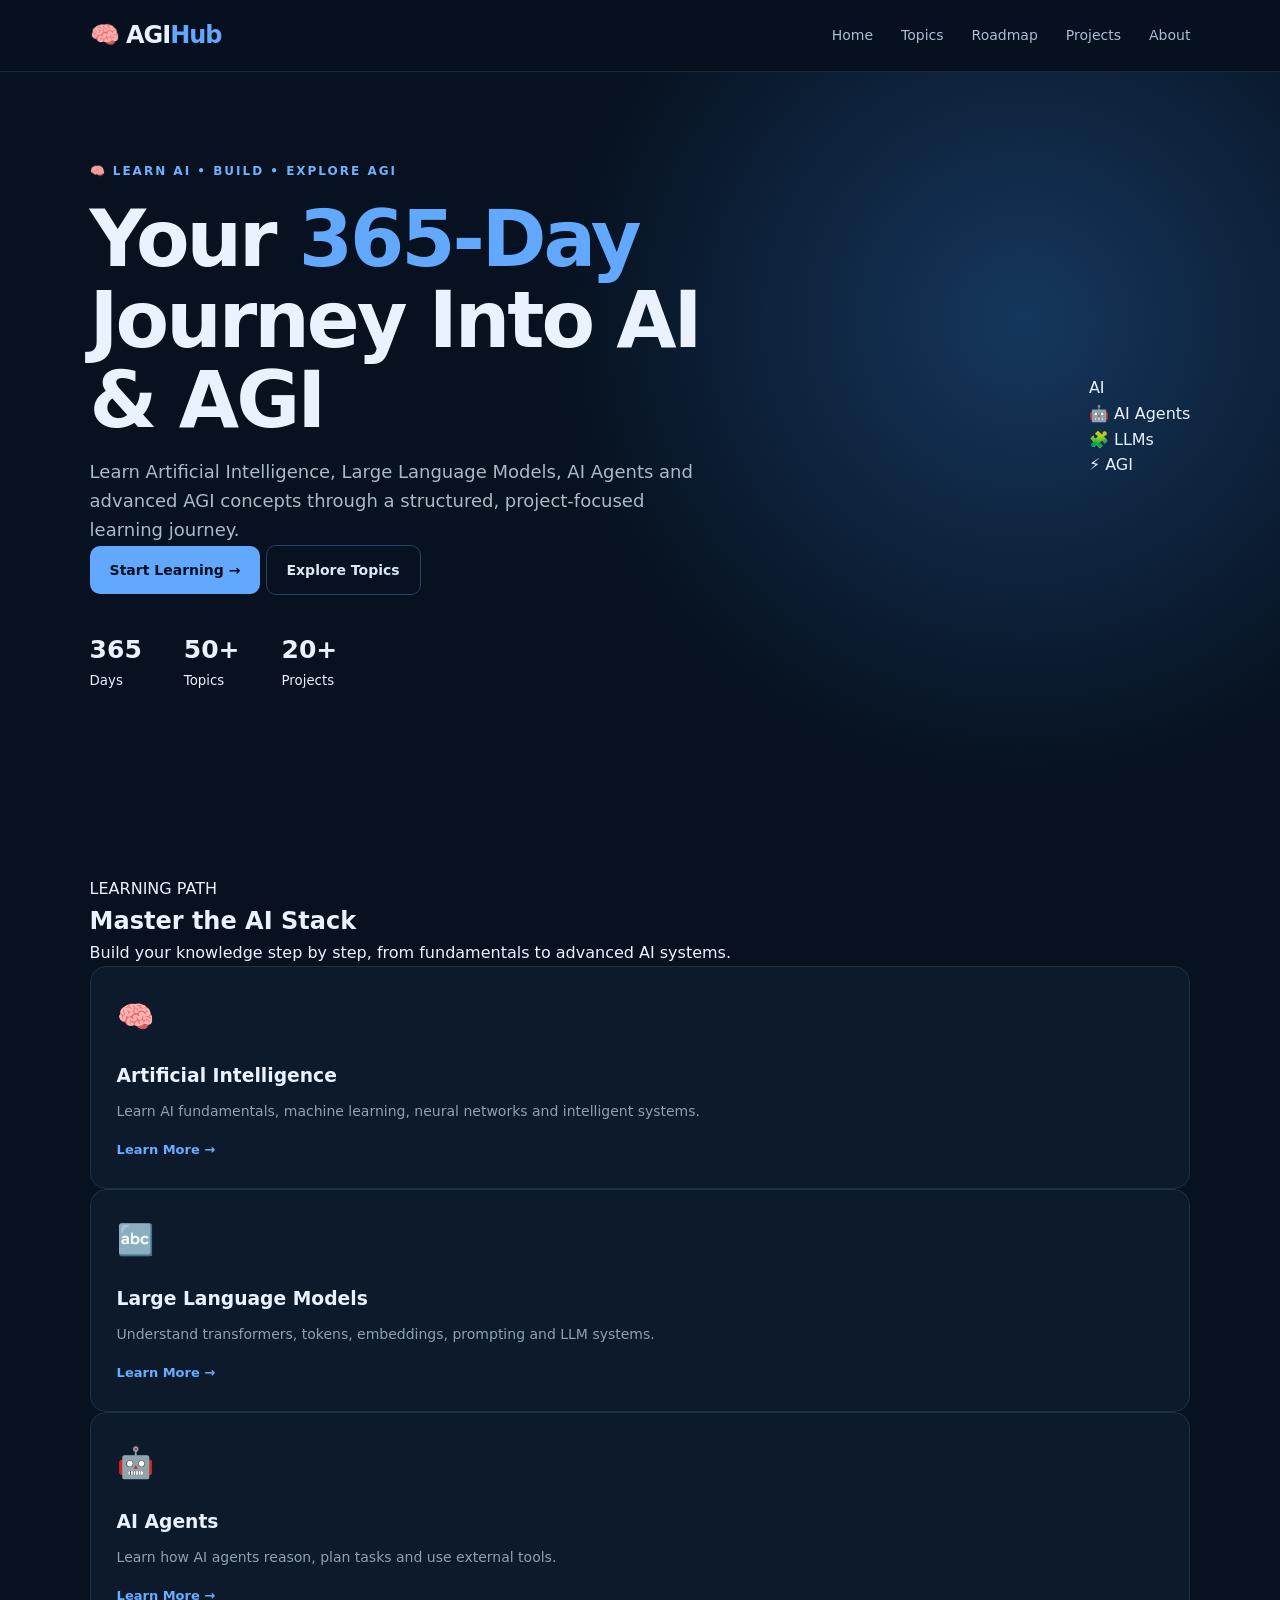
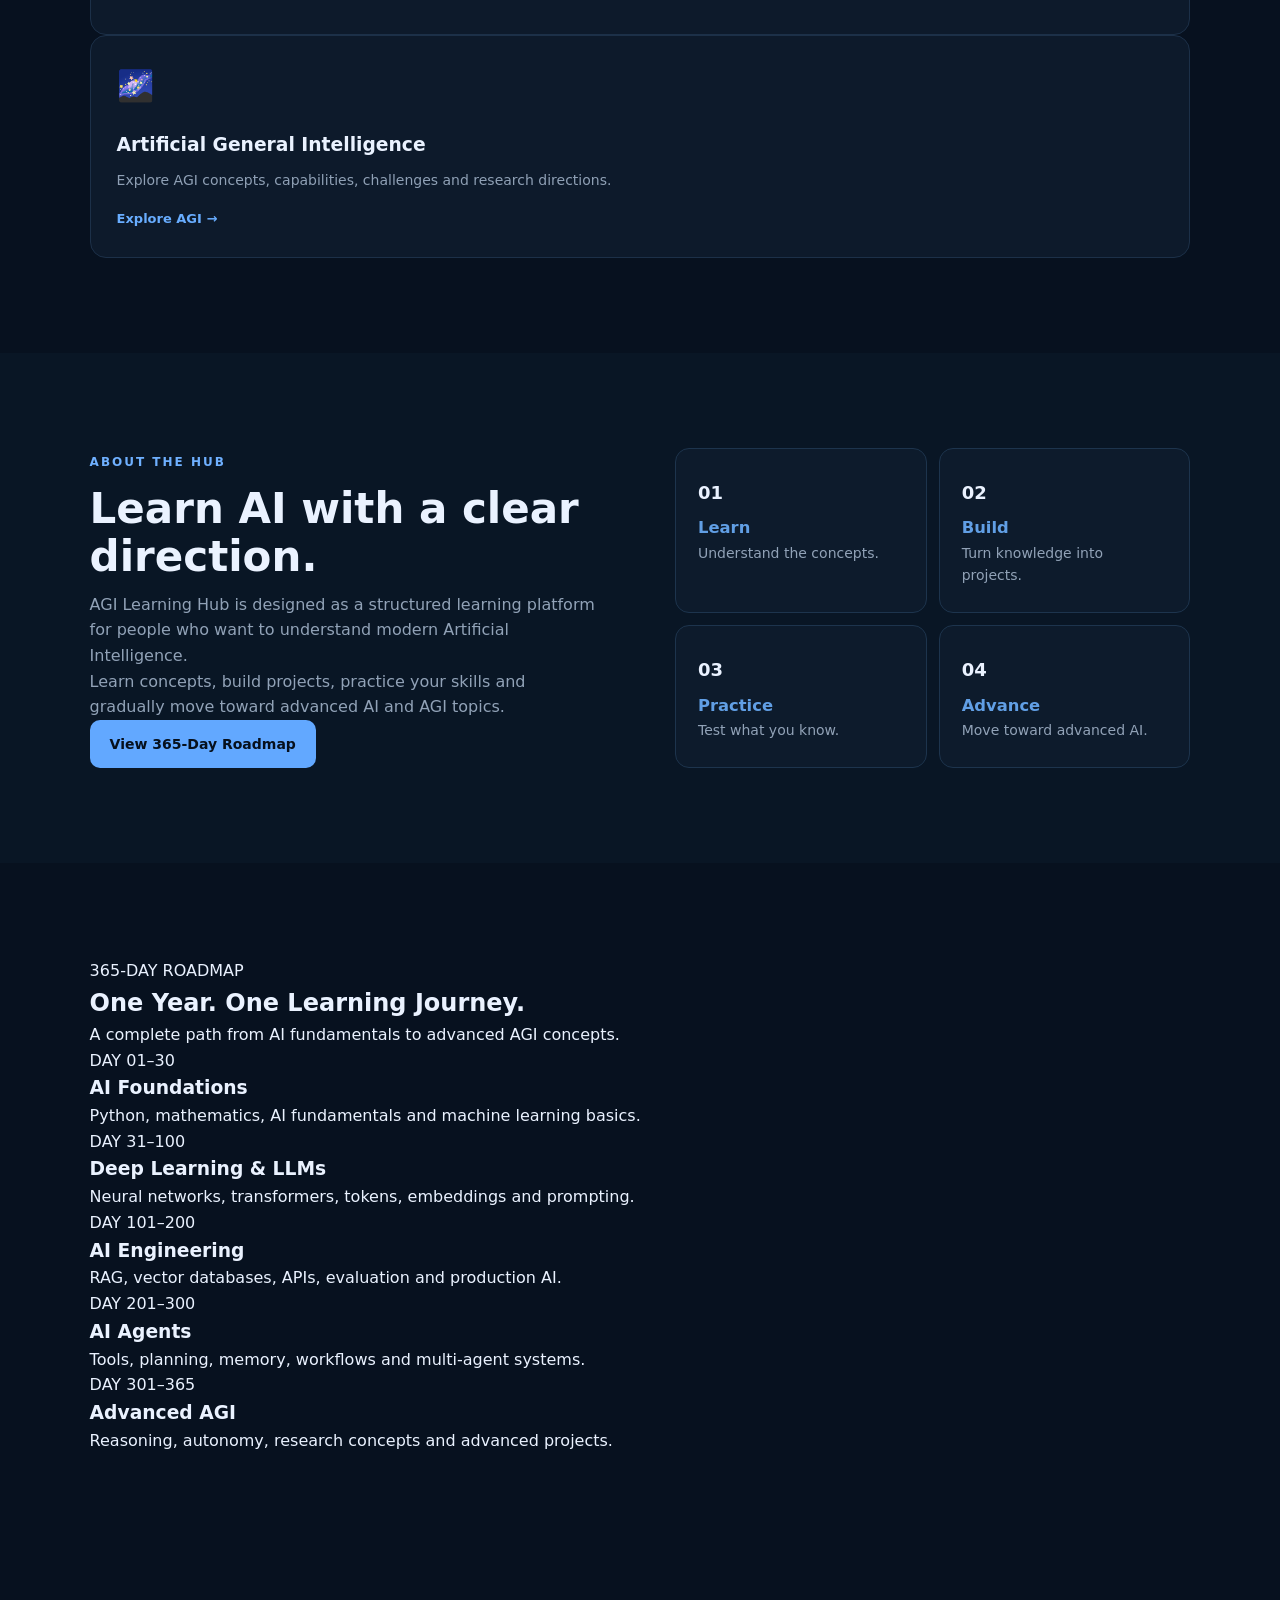
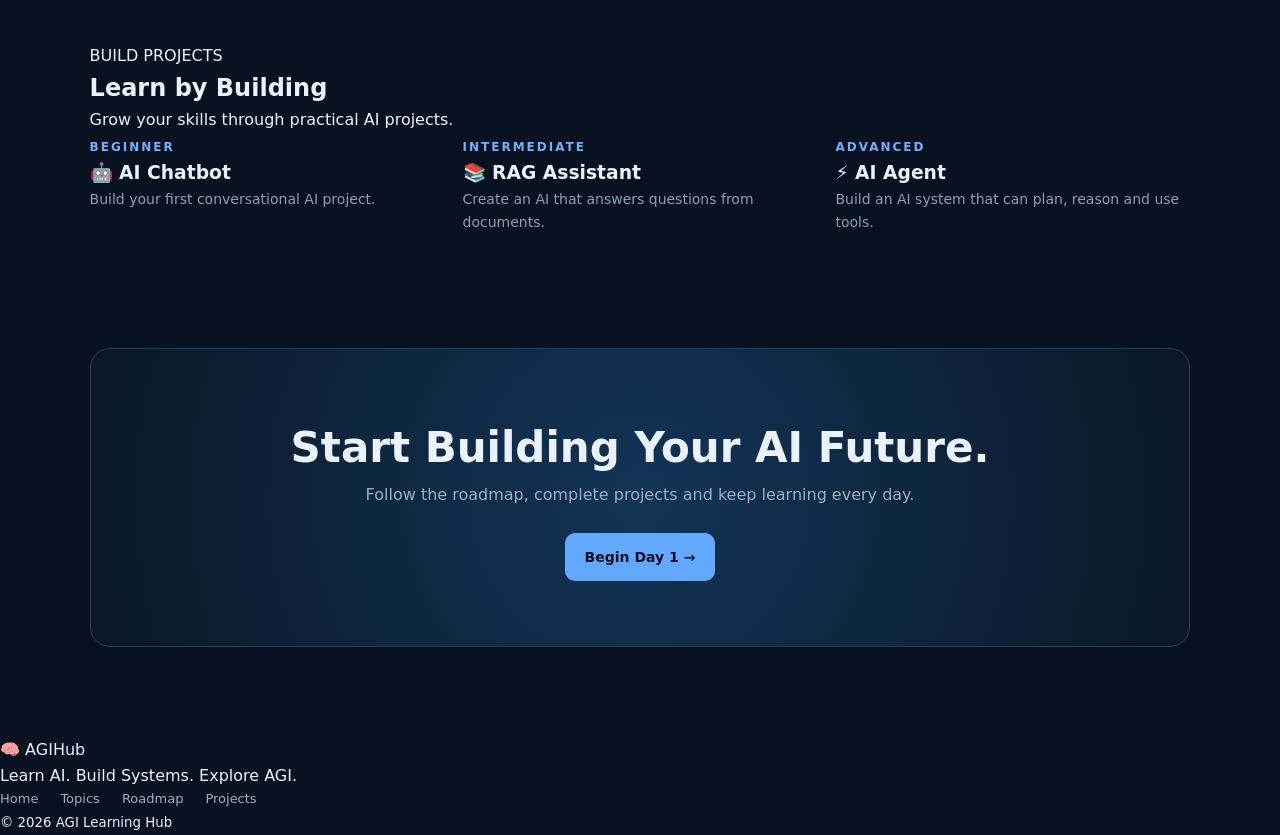
==== commit c7b9bdef: "Update index.html" ====
--- a/index.html
+++ b/index.html
@@ -3,140 +3,521 @@
 <head>
   <meta charset="UTF-8">
   <meta name="viewport" content="width=device-width, initial-scale=1.0">
-  <meta name="description" content="AGI Learning Hub — a structured 365-day journey through AI, LLMs, agents and AGI.">
+
   <title>AGI Learning Hub</title>
+
   <link rel="stylesheet" href="style.css">
 </head>
+
 <body>
+
+  <!-- NAVBAR -->
   <header class="navbar">
-    <a class="logo" href="#home">AGI<span>Hub</span></a>
-    <button class="menu-btn" id="menuBtn" aria-label="Open menu">☰</button>
-    <nav id="navLinks">
+
+    <div class="logo">
+      🧠 AGI<span>Hub</span>
+    </div>
+
+    <nav>
       <a href="#home">Home</a>
       <a href="#topics">Topics</a>
       <a href="#roadmap">Roadmap</a>
       <a href="#projects">Projects</a>
       <a href="#about">About</a>
     </nav>
+
   </header>
 
-  <main>
-    <section class="hero" id="home">
-      <div class="hero-content">
-        <div class="badge">🧠 Learn AI. Build. Understand AGI.</div>
-        <h1>Your <span>365-Day</span> Journey Into AI & AGI</h1>
-        <p>Learn AI fundamentals, LLMs, AI agents and advanced AGI concepts through a structured, project-focused learning path.</p>
-        <div class="hero-buttons">
-          <a class="btn primary" href="#roadmap">Start Learning →</a>
-          <a class="btn secondary" href="#topics">Explore Topics</a>
+
+  <!-- HERO -->
+  <section class="hero" id="home">
+
+    <div class="hero-content">
+
+      <div class="badge">
+        🧠 LEARN AI • BUILD • EXPLORE AGI
+      </div>
+
+      <h1>
+        Your <span>365-Day</span><br>
+        Journey Into AI & AGI
+      </h1>
+
+      <p>
+        Learn Artificial Intelligence, Large Language Models,
+        AI Agents and advanced AGI concepts through a structured,
+        project-focused learning journey.
+      </p>
+
+      <div class="buttons">
+
+        <a href="#roadmap" class="btn primary">
+          Start Learning →
+        </a>
+
+        <a href="#topics" class="btn secondary">
+          Explore Topics
+        </a>
+
+      </div>
+
+      <div class="stats">
+
+        <div>
+          <strong>365</strong>
+          <small>Days</small>
         </div>
-        <div class="stats">
-          <div><strong>365</strong><span>Days</span></div>
-          <div><strong>50+</strong><span>Topics</span></div>
-          <div><strong>20+</strong><span>Projects</span></div>
+
+        <div>
+          <strong>50+</strong>
+          <small>Topics</small>
         </div>
-      </div>
-      <div class="hero-card">
-        <div class="orb">AI</div>
-        <div class="orbit o1"></div>
-        <div class="orbit o2"></div>
-        <div class="mini-card c1">🤖 AI Agents</div>
-        <div class="mini-card c2">🧩 LLMs</div>
-        <div class="mini-card c3">⚡ AGI</div>
-      </div>
-    </section>
-
-    <section class="section" id="topics">
-      <div class="section-heading">
-        <span>LEARNING PATH</span>
-        <h2>Master the AI Stack</h2>
-        <p>Build your knowledge layer by layer, from fundamentals to advanced AI systems.</p>
-      </div>
-      <div class="cards">
-        <article class="topic-card">
-          <div class="icon">🧠</div>
-          <h3>Artificial Intelligence</h3>
-          <p>Understand the foundations of AI, machine learning, neural networks and modern AI systems.</p>
-          <a href="#roadmap">Learn more →</a>
-        </article>
-        <article class="topic-card">
-          <div class="icon">🔤</div>
-          <h3>LLMs</h3>
-          <p>Explore transformers, tokens, embeddings, prompting, fine-tuning and language model systems.</p>
-          <a href="#roadmap">Learn more →</a>
-        </article>
-        <article class="topic-card">
-          <div class="icon">🤖</div>
-          <h3>AI Agents</h3>
-          <p>Learn how agents reason, use tools, plan tasks and work with external information.</p>
-          <a href="#roadmap">Learn more →</a>
-        </article>
-        <article class="topic-card">
-          <div class="icon">🌌</div>
-          <h3>AGI</h3>
-          <p>Study the ideas, capabilities, challenges and research directions surrounding artificial general intelligence.</p>
-          <a href="#about">Explore AGI →</a>
-        </article>
-      </div>
-    </section>
-
-    <section class="about section" id="about">
-      <div class="about-text">
-        <span>ABOUT THE HUB</span>
-        <h2>Learn AI with a clear direction.</h2>
-        <p>AGI Learning Hub is designed as a practical learning platform for people who want a structured path through modern artificial intelligence.</p>
-        <p>The goal is simple: understand the concepts, build projects, review your progress and gradually move toward advanced AI and AGI topics.</p>
-        <a class="btn primary" href="#roadmap">View 365-Day Roadmap</a>
-      </div>
-      <div class="about-box">
-        <div>01 <b>Learn</b><small>Understand the concept</small></div>
-        <div>02 <b>Build</b><small>Turn knowledge into projects</small></div>
-        <div>03 <b>Practice</b><small>Test what you know</small></div>
-        <div>04 <b>Advance</b><small>Move toward AGI research</small></div>
-      </div>
-    </section>
-
-    <section class="section roadmap" id="roadmap">
-      <div class="section-heading">
-        <span>365-DAY ROADMAP</span>
-        <h2>One Year. One Learning Journey.</h2>
-        <p>A preview of the learning stages. Full lessons will be added in the next phases.</p>
-      </div>
-      <div class="timeline">
-        <div><b>01–30</b><h3>AI Foundations</h3><p>Python, mathematics, AI basics and machine learning.</p></div>
-        <div><b>31–100</b><h3>Deep Learning & LLMs</h3><p>Neural networks, transformers, tokens, embeddings and prompting.</p></div>
-        <div><b>101–200</b><h3>AI Engineering</h3><p>RAG, vector databases, evaluation, APIs and production systems.</p></div>
-        <div><b>201–300</b><h3>AI Agents</h3><p>Tools, planning, memory, workflows and multi-agent systems.</p></div>
-        <div><b>301–365</b><h3>Advanced AGI</h3><p>Reasoning, autonomy, research ideas and advanced projects.</p></div>
-      </div>
-    </section>
-
-    <section class="section" id="projects">
-      <div class="section-heading">
-        <span>BUILD PROJECTS</span>
-        <h2>Learn by Building</h2>
-        <p>Projects will grow with your skills, from beginner experiments to advanced AI systems.</p>
-      </div>
-      <div class="project-grid">
-        <article><span>BEGINNER</span><h3>AI Chatbot</h3><p>Build your first conversational AI project.</p></article>
-        <article><span>INTERMEDIATE</span><h3>RAG Assistant</h3><p>Create an AI that can answer questions from documents.</p></article>
-        <article><span>ADVANCED</span><h3>AI Agent</h3><p>Build an agent that can reason, plan and use tools.</p></article>
-      </div>
-    </section>
-
-    <section class="cta">
-      <h2>Start building your AI future.</h2>
-      <p>Follow the roadmap, complete projects and keep learning every day.</p>
-      <a class="btn primary" href="#roadmap">Begin Day 1 →</a>
-    </section>
-  </main>
-
-  <footer class="footer">
-    <div><a class="logo" href="#home">AGI<span>Hub</span></a><p>Learn AI. Build systems. Explore AGI.</p></div>
-    <div class="footer-links"><a href="#topics">Topics</a><a href="#roadmap">Roadmap</a><a href="#projects">Projects</a><a href="#about">About</a></div>
-    <p class="copyright">© 2026 AGI Learning Hub. Built for learning.</p>
+
+        <div>
+          <strong>20+</strong>
+          <small>Projects</small>
+        </div>
+
+      </div>
+
+    </div>
+
+
+    <div class="ai-circle">
+
+      <div class="circle">
+        AI
+      </div>
+
+      <div class="floating-card card-one">
+        🤖 AI Agents
+      </div>
+
+      <div class="floating-card card-two">
+        🧩 LLMs
+      </div>
+
+      <div class="floating-card card-three">
+        ⚡ AGI
+      </div>
+
+    </div>
+
+  </section>
+
+
+
+  <!-- TOPICS -->
+
+  <section class="section" id="topics">
+
+    <div class="section-title">
+
+      <span>LEARNING PATH</span>
+
+      <h2>
+        Master the AI Stack
+      </h2>
+
+      <p>
+        Build your knowledge step by step,
+        from fundamentals to advanced AI systems.
+      </p>
+
+    </div>
+
+
+    <div class="topic-grid">
+
+
+      <div class="topic-card">
+
+        <div class="icon">🧠</div>
+
+        <h3>
+          Artificial Intelligence
+        </h3>
+
+        <p>
+          Learn AI fundamentals, machine learning,
+          neural networks and intelligent systems.
+        </p>
+
+        <a href="#roadmap">
+          Learn More →
+        </a>
+
+      </div>
+
+
+
+      <div class="topic-card">
+
+        <div class="icon">🔤</div>
+
+        <h3>
+          Large Language Models
+        </h3>
+
+        <p>
+          Understand transformers, tokens,
+          embeddings, prompting and LLM systems.
+        </p>
+
+        <a href="#roadmap">
+          Learn More →
+        </a>
+
+      </div>
+
+
+
+      <div class="topic-card">
+
+        <div class="icon">🤖</div>
+
+        <h3>
+          AI Agents
+        </h3>
+
+        <p>
+          Learn how AI agents reason,
+          plan tasks and use external tools.
+        </p>
+
+        <a href="#roadmap">
+          Learn More →
+        </a>
+
+      </div>
+
+
+
+      <div class="topic-card">
+
+        <div class="icon">🌌</div>
+
+        <h3>
+          Artificial General Intelligence
+        </h3>
+
+        <p>
+          Explore AGI concepts, capabilities,
+          challenges and research directions.
+        </p>
+
+        <a href="#about">
+          Explore AGI →
+        </a>
+
+      </div>
+
+    </div>
+
+  </section>
+
+
+
+  <!-- ABOUT -->
+
+  <section class="about section" id="about">
+
+    <div class="about-content">
+
+      <span>
+        ABOUT THE HUB
+      </span>
+
+      <h2>
+        Learn AI with a clear direction.
+      </h2>
+
+      <p>
+        AGI Learning Hub is designed as a structured
+        learning platform for people who want to understand
+        modern Artificial Intelligence.
+      </p>
+
+      <p>
+        Learn concepts, build projects, practice your skills
+        and gradually move toward advanced AI and AGI topics.
+      </p>
+
+      <a href="#roadmap" class="btn primary">
+        View 365-Day Roadmap
+      </a>
+
+    </div>
+
+
+    <div class="about-box">
+
+      <div>
+        <b>01</b>
+        <h3>Learn</h3>
+        <p>Understand the concepts.</p>
+      </div>
+
+      <div>
+        <b>02</b>
+        <h3>Build</h3>
+        <p>Turn knowledge into projects.</p>
+      </div>
+
+      <div>
+        <b>03</b>
+        <h3>Practice</h3>
+        <p>Test what you know.</p>
+      </div>
+
+      <div>
+        <b>04</b>
+        <h3>Advance</h3>
+        <p>Move toward advanced AI.</p>
+      </div>
+
+    </div>
+
+  </section>
+
+
+
+  <!-- ROADMAP -->
+
+  <section class="section" id="roadmap">
+
+    <div class="section-title">
+
+      <span>365-DAY ROADMAP</span>
+
+      <h2>
+        One Year. One Learning Journey.
+      </h2>
+
+      <p>
+        A complete path from AI fundamentals
+        to advanced AGI concepts.
+      </p>
+
+    </div>
+
+
+    <div class="roadmap-grid">
+
+
+      <div class="roadmap-card">
+
+        <span>DAY 01–30</span>
+
+        <h3>
+          AI Foundations
+        </h3>
+
+        <p>
+          Python, mathematics, AI fundamentals
+          and machine learning basics.
+        </p>
+
+      </div>
+
+
+
+      <div class="roadmap-card">
+
+        <span>DAY 31–100</span>
+
+        <h3>
+          Deep Learning & LLMs
+        </h3>
+
+        <p>
+          Neural networks, transformers,
+          tokens, embeddings and prompting.
+        </p>
+
+      </div>
+
+
+
+      <div class="roadmap-card">
+
+        <span>DAY 101–200</span>
+
+        <h3>
+          AI Engineering
+        </h3>
+
+        <p>
+          RAG, vector databases, APIs,
+          evaluation and production AI.
+        </p>
+
+      </div>
+
+
+
+      <div class="roadmap-card">
+
+        <span>DAY 201–300</span>
+
+        <h3>
+          AI Agents
+        </h3>
+
+        <p>
+          Tools, planning, memory,
+          workflows and multi-agent systems.
+        </p>
+
+      </div>
+
+
+
+      <div class="roadmap-card">
+
+        <span>DAY 301–365</span>
+
+        <h3>
+          Advanced AGI
+        </h3>
+
+        <p>
+          Reasoning, autonomy, research
+          concepts and advanced projects.
+        </p>
+
+      </div>
+
+    </div>
+
+  </section>
+
+
+
+  <!-- PROJECTS -->
+
+  <section class="section" id="projects">
+
+    <div class="section-title">
+
+      <span>BUILD PROJECTS</span>
+
+      <h2>
+        Learn by Building
+      </h2>
+
+      <p>
+        Grow your skills through practical AI projects.
+      </p>
+
+    </div>
+
+
+    <div class="project-grid">
+
+
+      <div class="project-card">
+
+        <span>BEGINNER</span>
+
+        <h3>
+          🤖 AI Chatbot
+        </h3>
+
+        <p>
+          Build your first conversational AI project.
+        </p>
+
+      </div>
+
+
+
+      <div class="project-card">
+
+        <span>INTERMEDIATE</span>
+
+        <h3>
+          📚 RAG Assistant
+        </h3>
+
+        <p>
+          Create an AI that answers questions
+          from documents.
+        </p>
+
+      </div>
+
+
+
+      <div class="project-card">
+
+        <span>ADVANCED</span>
+
+        <h3>
+          ⚡ AI Agent
+        </h3>
+
+        <p>
+          Build an AI system that can plan,
+          reason and use tools.
+        </p>
+
+      </div>
+
+    </div>
+
+  </section>
+
+
+
+  <!-- CTA -->
+
+  <section class="cta">
+
+    <h2>
+      Start Building Your AI Future.
+    </h2>
+
+    <p>
+      Follow the roadmap, complete projects
+      and keep learning every day.
+    </p>
+
+    <a href="#roadmap" class="btn primary">
+      Begin Day 1 →
+    </a>
+
+  </section>
+
+
+
+  <!-- FOOTER -->
+
+  <footer>
+
+    <div class="footer-logo">
+      🧠 AGI<span>Hub</span>
+    </div>
+
+    <p>
+      Learn AI. Build Systems. Explore AGI.
+    </p>
+
+    <div class="footer-links">
+
+      <a href="#home">Home</a>
+      <a href="#topics">Topics</a>
+      <a href="#roadmap">Roadmap</a>
+      <a href="#projects">Projects</a>
+
+    </div>
+
+    <small>
+      © 2026 AGI Learning Hub
+    </small>
+
   </footer>
 
-  <script src="script.js"></script>
+
 </body>
 </html>
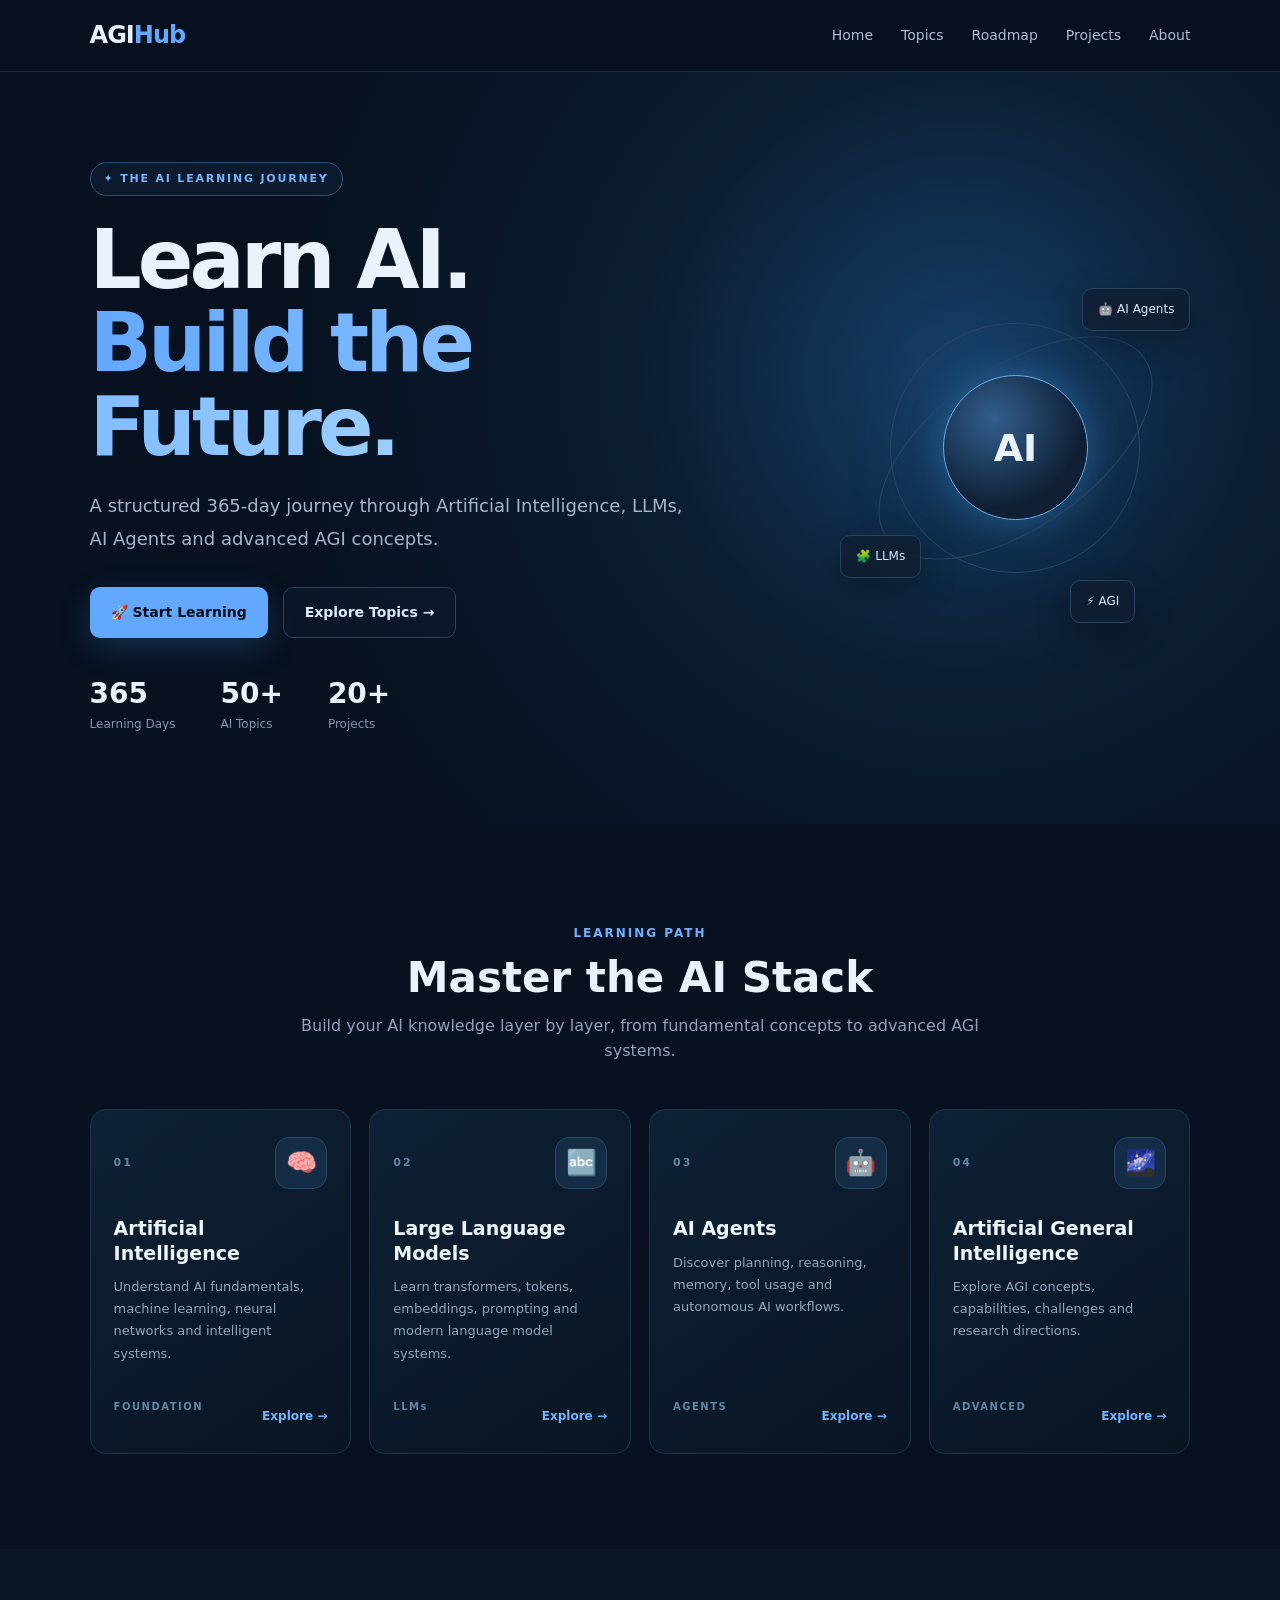
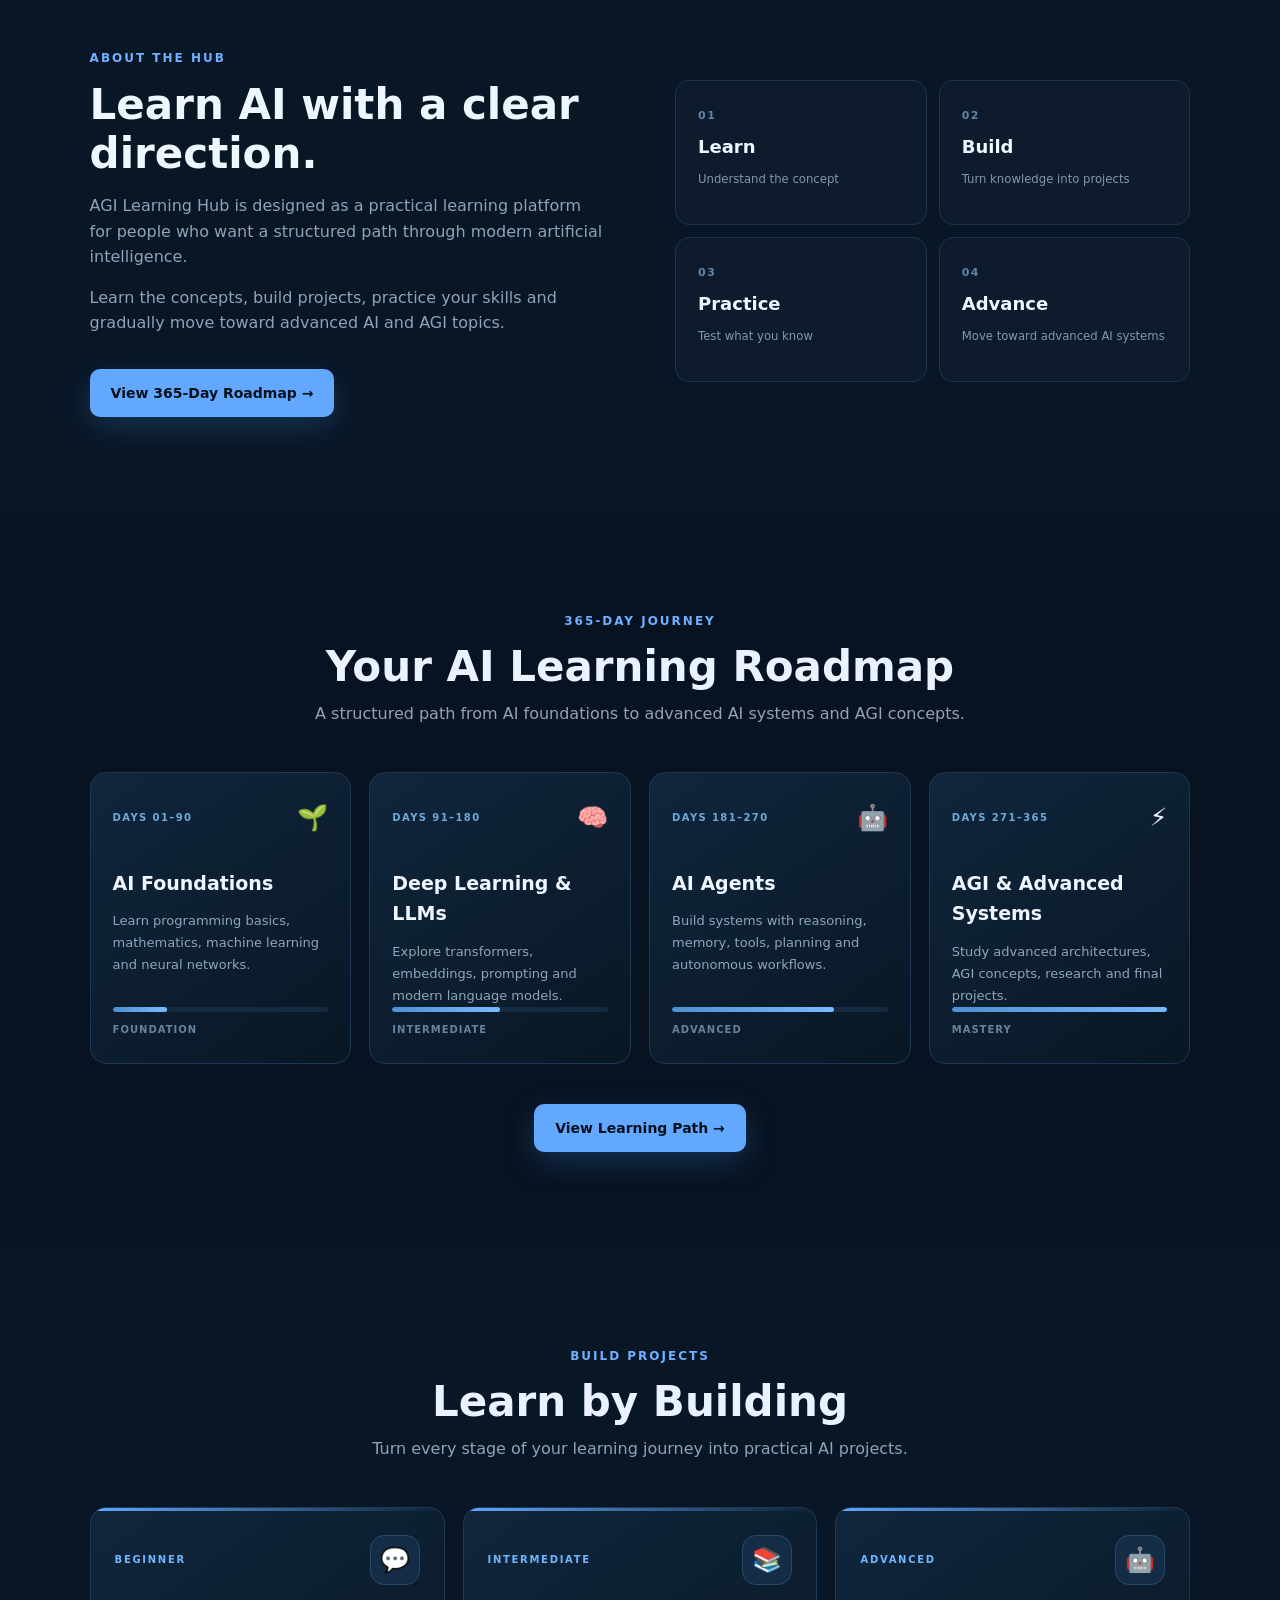
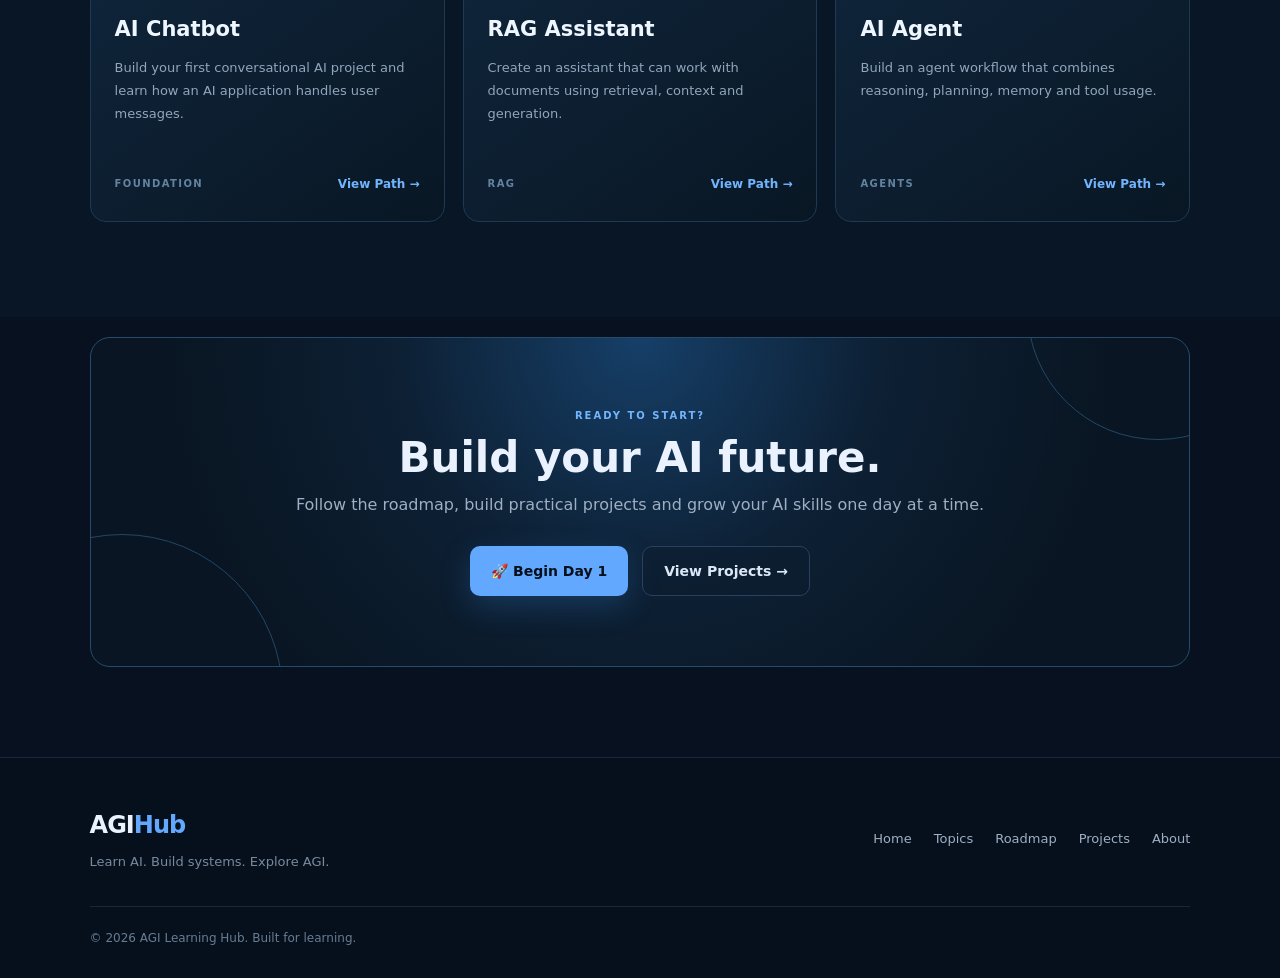
==== commit 0da88c71: "Add files via upload" ====
--- a/index.html
+++ b/index.html
@@ -3,521 +3,199 @@
 <head>
   <meta charset="UTF-8">
   <meta name="viewport" content="width=device-width, initial-scale=1.0">
-
+  <meta name="description" content="AGI Learning Hub — a structured 365-day journey through AI, LLMs, agents and AGI.">
   <title>AGI Learning Hub</title>
-
   <link rel="stylesheet" href="style.css">
 </head>
-
 <body>
-
-  <!-- NAVBAR -->
+  <a class="skip-link" href="#home">Skip to content</a>
   <header class="navbar">
-
-    <div class="logo">
-      🧠 AGI<span>Hub</span>
-    </div>
-
-    <nav>
+    <a class="logo" href="#home">AGI<span>Hub</span></a>
+    <button class="menu-btn" id="menuBtn" aria-label="Open menu">☰</button>
+    <nav id="navLinks">
       <a href="#home">Home</a>
       <a href="#topics">Topics</a>
       <a href="#roadmap">Roadmap</a>
       <a href="#projects">Projects</a>
       <a href="#about">About</a>
     </nav>
-
   </header>
 
-
-  <!-- HERO -->
-  <section class="hero" id="home">
-
-    <div class="hero-content">
-
-      <div class="badge">
-        🧠 LEARN AI • BUILD • EXPLORE AGI
-      </div>
-
-      <h1>
-        Your <span>365-Day</span><br>
-        Journey Into AI & AGI
-      </h1>
-
-      <p>
-        Learn Artificial Intelligence, Large Language Models,
-        AI Agents and advanced AGI concepts through a structured,
-        project-focused learning journey.
-      </p>
-
-      <div class="buttons">
-
-        <a href="#roadmap" class="btn primary">
-          Start Learning →
-        </a>
-
-        <a href="#topics" class="btn secondary">
-          Explore Topics
-        </a>
-
-      </div>
-
-      <div class="stats">
-
-        <div>
-          <strong>365</strong>
-          <small>Days</small>
+  <main>
+    <main id="main-content">
+<section class="hero" id="home">
+      <div class="hero-content">
+        <div class="badge">✦ THE AI LEARNING JOURNEY</div>
+        <h1>Learn AI.<br><span>Build the Future.</span></h1>
+        <p>A structured 365-day journey through Artificial Intelligence, LLMs, AI Agents and advanced AGI concepts.</p>
+        <div class="hero-buttons">
+          <a class="btn primary" href="#roadmap">🚀 Start Learning</a>
+          <a class="btn secondary" href="#topics">Explore Topics →</a>
         </div>
-
-        <div>
-          <strong>50+</strong>
-          <small>Topics</small>
+        <div class="stats">
+          <div><strong>365</strong><span>Learning Days</span></div>
+          <div><strong>50+</strong><span>AI Topics</span></div>
+          <div><strong>20+</strong><span>Projects</span></div>
         </div>
-
-        <div>
-          <strong>20+</strong>
-          <small>Projects</small>
-        </div>
-
-      </div>
-
-    </div>
-
-
-    <div class="ai-circle">
-
-      <div class="circle">
-        AI
-      </div>
-
-      <div class="floating-card card-one">
-        🤖 AI Agents
-      </div>
-
-      <div class="floating-card card-two">
-        🧩 LLMs
-      </div>
-
-      <div class="floating-card card-three">
-        ⚡ AGI
-      </div>
-
-    </div>
-
-  </section>
-
-
-
-  <!-- TOPICS -->
-
-  <section class="section" id="topics">
-
-    <div class="section-title">
-
-      <span>LEARNING PATH</span>
-
-      <h2>
-        Master the AI Stack
-      </h2>
-
-      <p>
-        Build your knowledge step by step,
-        from fundamentals to advanced AI systems.
-      </p>
-
-    </div>
-
-
-    <div class="topic-grid">
-
-
-      <div class="topic-card">
-
-        <div class="icon">🧠</div>
-
-        <h3>
-          Artificial Intelligence
-        </h3>
-
-        <p>
-          Learn AI fundamentals, machine learning,
-          neural networks and intelligent systems.
-        </p>
-
-        <a href="#roadmap">
-          Learn More →
-        </a>
-
-      </div>
-
-
-
-      <div class="topic-card">
-
-        <div class="icon">🔤</div>
-
-        <h3>
-          Large Language Models
-        </h3>
-
-        <p>
-          Understand transformers, tokens,
-          embeddings, prompting and LLM systems.
-        </p>
-
-        <a href="#roadmap">
-          Learn More →
-        </a>
-
-      </div>
-
-
-
-      <div class="topic-card">
-
-        <div class="icon">🤖</div>
-
-        <h3>
-          AI Agents
-        </h3>
-
-        <p>
-          Learn how AI agents reason,
-          plan tasks and use external tools.
-        </p>
-
-        <a href="#roadmap">
-          Learn More →
-        </a>
-
-      </div>
-
-
-
-      <div class="topic-card">
-
-        <div class="icon">🌌</div>
-
-        <h3>
-          Artificial General Intelligence
-        </h3>
-
-        <p>
-          Explore AGI concepts, capabilities,
-          challenges and research directions.
-        </p>
-
-        <a href="#about">
-          Explore AGI →
-        </a>
-
-      </div>
-
-    </div>
-
-  </section>
-
-
-
-  <!-- ABOUT -->
-
-  <section class="about section" id="about">
-
-    <div class="about-content">
-
-      <span>
-        ABOUT THE HUB
-      </span>
-
-      <h2>
-        Learn AI with a clear direction.
-      </h2>
-
-      <p>
-        AGI Learning Hub is designed as a structured
-        learning platform for people who want to understand
-        modern Artificial Intelligence.
-      </p>
-
-      <p>
-        Learn concepts, build projects, practice your skills
-        and gradually move toward advanced AI and AGI topics.
-      </p>
-
-      <a href="#roadmap" class="btn primary">
-        View 365-Day Roadmap
-      </a>
-
-    </div>
-
-
-    <div class="about-box">
-
-      <div>
-        <b>01</b>
-        <h3>Learn</h3>
-        <p>Understand the concepts.</p>
-      </div>
-
-      <div>
-        <b>02</b>
-        <h3>Build</h3>
-        <p>Turn knowledge into projects.</p>
-      </div>
-
-      <div>
-        <b>03</b>
-        <h3>Practice</h3>
-        <p>Test what you know.</p>
-      </div>
-
-      <div>
-        <b>04</b>
-        <h3>Advance</h3>
-        <p>Move toward advanced AI.</p>
-      </div>
-
-    </div>
-
-  </section>
-
-
-
-  <!-- ROADMAP -->
-
-  <section class="section" id="roadmap">
-
-    <div class="section-title">
-
-      <span>365-DAY ROADMAP</span>
-
-      <h2>
-        One Year. One Learning Journey.
-      </h2>
-
-      <p>
-        A complete path from AI fundamentals
-        to advanced AGI concepts.
-      </p>
-
-    </div>
-
-
-    <div class="roadmap-grid">
-
-
-      <div class="roadmap-card">
-
-        <span>DAY 01–30</span>
-
-        <h3>
-          AI Foundations
-        </h3>
-
-        <p>
-          Python, mathematics, AI fundamentals
-          and machine learning basics.
-        </p>
-
-      </div>
-
-
-
-      <div class="roadmap-card">
-
-        <span>DAY 31–100</span>
-
-        <h3>
-          Deep Learning & LLMs
-        </h3>
-
-        <p>
-          Neural networks, transformers,
-          tokens, embeddings and prompting.
-        </p>
-
-      </div>
-
-
-
-      <div class="roadmap-card">
-
-        <span>DAY 101–200</span>
-
-        <h3>
-          AI Engineering
-        </h3>
-
-        <p>
-          RAG, vector databases, APIs,
-          evaluation and production AI.
-        </p>
-
-      </div>
-
-
-
-      <div class="roadmap-card">
-
-        <span>DAY 201–300</span>
-
-        <h3>
-          AI Agents
-        </h3>
-
-        <p>
-          Tools, planning, memory,
-          workflows and multi-agent systems.
-        </p>
-
-      </div>
-
-
-
-      <div class="roadmap-card">
-
-        <span>DAY 301–365</span>
-
-        <h3>
-          Advanced AGI
-        </h3>
-
-        <p>
-          Reasoning, autonomy, research
-          concepts and advanced projects.
-        </p>
-
-      </div>
-
-    </div>
-
-  </section>
-
-
-
-  <!-- PROJECTS -->
-
-  <section class="section" id="projects">
-
-    <div class="section-title">
-
-      <span>BUILD PROJECTS</span>
-
-      <h2>
-        Learn by Building
-      </h2>
-
-      <p>
-        Grow your skills through practical AI projects.
-      </p>
-
-    </div>
-
-
-    <div class="project-grid">
-
-
-      <div class="project-card">
-
-        <span>BEGINNER</span>
-
-        <h3>
-          🤖 AI Chatbot
-        </h3>
-
-        <p>
-          Build your first conversational AI project.
-        </p>
-
-      </div>
-
-
-
-      <div class="project-card">
-
-        <span>INTERMEDIATE</span>
-
-        <h3>
-          📚 RAG Assistant
-        </h3>
-
-        <p>
-          Create an AI that answers questions
-          from documents.
-        </p>
-
-      </div>
-
-
-
-      <div class="project-card">
-
-        <span>ADVANCED</span>
-
-        <h3>
-          ⚡ AI Agent
-        </h3>
-
-        <p>
-          Build an AI system that can plan,
-          reason and use tools.
-        </p>
-
-      </div>
-
-    </div>
-
-  </section>
-
-
-
-  <!-- CTA -->
-
-  <section class="cta">
-
-    <h2>
-      Start Building Your AI Future.
-    </h2>
-
-    <p>
-      Follow the roadmap, complete projects
-      and keep learning every day.
-    </p>
-
-    <a href="#roadmap" class="btn primary">
-      Begin Day 1 →
-    </a>
-
-  </section>
-
-
-
-  <!-- FOOTER -->
-
-  <footer>
-
-    <div class="footer-logo">
-      🧠 AGI<span>Hub</span>
-    </div>
-
-    <p>
-      Learn AI. Build Systems. Explore AGI.
-    </p>
-
-    <div class="footer-links">
-
-      <a href="#home">Home</a>
-      <a href="#topics">Topics</a>
-      <a href="#roadmap">Roadmap</a>
-      <a href="#projects">Projects</a>
-
-    </div>
-
-    <small>
-      © 2026 AGI Learning Hub
-    </small>
-
-  </footer>
-
-
+      </div>
+      <div class="hero-card">
+        <div class="orb">AI</div>
+        <div class="orbit o1"></div>
+        <div class="orbit o2"></div>
+        <div class="mini-card c1">🤖 AI Agents</div>
+        <div class="mini-card c2">🧩 LLMs</div>
+        <div class="mini-card c3">⚡ AGI</div>
+      </div>
+    </section>
+
+    <section class="section topics-section" id="topics">
+      <div class="section-heading">
+        <span>LEARNING PATH</span>
+        <h2>Master the AI Stack</h2>
+        <p>Build your AI knowledge layer by layer, from fundamental concepts to advanced AGI systems.</p>
+      </div>
+
+      <div class="topic-grid">
+        <article class="topic-card">
+          <div class="topic-top"><span class="topic-number">01</span><span class="topic-icon">🧠</span></div>
+          <h3>Artificial Intelligence</h3>
+          <p>Understand AI fundamentals, machine learning, neural networks and intelligent systems.</p>
+          <div class="topic-footer"><span>FOUNDATION</span><a href="#roadmap">Explore →</a></div>
+        </article>
+        <article class="topic-card">
+          <div class="topic-top"><span class="topic-number">02</span><span class="topic-icon">🔤</span></div>
+          <h3>Large Language Models</h3>
+          <p>Learn transformers, tokens, embeddings, prompting and modern language model systems.</p>
+          <div class="topic-footer"><span>LLMs</span><a href="#roadmap">Explore →</a></div>
+        </article>
+        <article class="topic-card">
+          <div class="topic-top"><span class="topic-number">03</span><span class="topic-icon">🤖</span></div>
+          <h3>AI Agents</h3>
+          <p>Discover planning, reasoning, memory, tool usage and autonomous AI workflows.</p>
+          <div class="topic-footer"><span>AGENTS</span><a href="#roadmap">Explore →</a></div>
+        </article>
+        <article class="topic-card">
+          <div class="topic-top"><span class="topic-number">04</span><span class="topic-icon">🌌</span></div>
+          <h3>Artificial General Intelligence</h3>
+          <p>Explore AGI concepts, capabilities, challenges and research directions.</p>
+          <div class="topic-footer"><span>ADVANCED</span><a href="#about">Explore →</a></div>
+        </article>
+      </div>
+    </section>
+
+    <section class="about section" id="about">
+  <div class="about-text">
+    <span>ABOUT THE HUB</span>
+    <h2>Learn AI with a clear direction.</h2>
+    <p>AGI Learning Hub is designed as a practical learning platform for people who want a structured path through modern artificial intelligence.</p>
+    <p>Learn the concepts, build projects, practice your skills and gradually move toward advanced AI and AGI topics.</p>
+    <a class="btn primary" href="#roadmap">View 365-Day Roadmap →</a>
+  </div>
+
+  <div class="about-box">
+    <div>
+      <strong>01</strong>
+      <b>Learn</b>
+      <small>Understand the concept</small>
+    </div>
+    <div>
+      <strong>02</strong>
+      <b>Build</b>
+      <small>Turn knowledge into projects</small>
+    </div>
+    <div>
+      <strong>03</strong>
+      <b>Practice</b>
+      <small>Test what you know</small>
+    </div>
+    <div>
+      <strong>04</strong>
+      <b>Advance</b>
+      <small>Move toward advanced AI systems</small>
+    </div>
+  </div>
+</section>
+
+    <section class="section roadmap-section" id="roadmap">
+      <div class="section-heading">
+        <span>365-DAY JOURNEY</span>
+        <h2>Your AI Learning Roadmap</h2>
+        <p>A structured path from AI foundations to advanced AI systems and AGI concepts.</p>
+      </div>
+
+      <div class="roadmap-grid">
+        <article class="roadmap-card">
+          <div class="roadmap-top"><span class="roadmap-day">DAYS 01–90</span><span class="roadmap-icon">🌱</span></div>
+          <h3>AI Foundations</h3>
+          <p>Learn programming basics, mathematics, machine learning and neural networks.</p>
+          <div class="progress-line"><span style="width:25%"></span></div>
+          <small>Foundation</small>
+        </article>
+
+        <article class="roadmap-card">
+          <div class="roadmap-top"><span class="roadmap-day">DAYS 91–180</span><span class="roadmap-icon">🧠</span></div>
+          <h3>Deep Learning &amp; LLMs</h3>
+          <p>Explore transformers, embeddings, prompting and modern language models.</p>
+          <div class="progress-line"><span style="width:50%"></span></div>
+          <small>Intermediate</small>
+        </article>
+
+        <article class="roadmap-card">
+          <div class="roadmap-top"><span class="roadmap-day">DAYS 181–270</span><span class="roadmap-icon">🤖</span></div>
+          <h3>AI Agents</h3>
+          <p>Build systems with reasoning, memory, tools, planning and autonomous workflows.</p>
+          <div class="progress-line"><span style="width:75%"></span></div>
+          <small>Advanced</small>
+        </article>
+
+        <article class="roadmap-card">
+          <div class="roadmap-top"><span class="roadmap-day">DAYS 271–365</span><span class="roadmap-icon">⚡</span></div>
+          <h3>AGI &amp; Advanced Systems</h3>
+          <p>Study advanced architectures, AGI concepts, research and final projects.</p>
+          <div class="progress-line"><span style="width:100%"></span></div>
+          <small>Mastery</small>
+        </article>
+      </div>
+
+      <div class="roadmap-action">
+        <a class="btn primary" href="#projects">View Learning Path →</a>
+      </div>
+    </section>
+
+    <section class="section projects-section" id="projects"><div class="section-heading"><span>BUILD PROJECTS</span><h2>Learn by Building</h2><p>Turn every stage of your learning journey into practical AI projects.</p></div><div class="project-cards"><article class="project-card"><div class="project-top"><span class="project-level">BEGINNER</span><span class="project-icon">💬</span></div><h3>AI Chatbot</h3><p>Build your first conversational AI project and learn how an AI application handles user messages.</p><div class="project-bottom"><span>FOUNDATION</span><a href="#roadmap">View Path →</a></div></article><article class="project-card"><div class="project-top"><span class="project-level">INTERMEDIATE</span><span class="project-icon">📚</span></div><h3>RAG Assistant</h3><p>Create an assistant that can work with documents using retrieval, context and generation.</p><div class="project-bottom"><span>RAG</span><a href="#roadmap">View Path →</a></div></article><article class="project-card"><div class="project-top"><span class="project-level">ADVANCED</span><span class="project-icon">🤖</span></div><h3>AI Agent</h3><p>Build an agent workflow that combines reasoning, planning, memory and tool usage.</p><div class="project-bottom"><span>AGENTS</span><a href="#roadmap">View Path →</a></div></article></div></section>
+
+    <section class="cta cta-upgraded">
+      <div class="cta-badge">READY TO START?</div>
+      <h2>Build your AI future.</h2>
+      <p>Follow the roadmap, build practical projects and grow your AI skills one day at a time.</p>
+      <div class="cta-buttons">
+        <a class="btn primary" href="#roadmap">🚀 Begin Day 1</a>
+        <a class="btn secondary" href="#projects">View Projects →</a>
+      </div>
+    </section>
+  </main>
+
+  </main>
+
+<footer class="footer footer-upgraded">
+      <div class="footer-brand">
+        <a class="logo" href="#home">AGI<span>Hub</span></a>
+        <p>Learn AI. Build systems. Explore AGI.</p>
+      </div>
+
+      <div class="footer-links">
+        <a href="#home">Home</a>
+        <a href="#topics">Topics</a>
+        <a href="#roadmap">Roadmap</a>
+        <a href="#projects">Projects</a>
+        <a href="#about">About</a>
+      </div>
+
+      <div class="copyright">
+        © 2026 AGI Learning Hub. Built for learning.
+      </div>
+    </footer>
+
+  <script src="script.js"></script>
 </body>
 </html>
--- a/style.css
+++ b/style.css
@@ -1 +1,417 @@
 *{box-sizing:border-box;margin:0;padding:0}html{scroll-behavior:smooth}body{font-family:Inter,system-ui,-apple-system,BlinkMacSystemFont,"Segoe UI",sans-serif;background:#07111f;color:#eaf2ff;line-height:1.6}a{text-decoration:none;color:inherit}.navbar{height:72px;padding:0 7%;display:flex;align-items:center;justify-content:space-between;position:sticky;top:0;z-index:10;background:rgba(7,17,31,.88);backdrop-filter:blur(14px);border-bottom:1px solid #18283e}.logo{font-size:24px;font-weight:800;letter-spacing:-1px}.logo span{color:#62a8ff}.navbar nav{display:flex;gap:28px}.navbar nav a{color:#aebdd1;font-size:14px}.navbar nav a:hover{color:#fff}.menu-btn{display:none;background:none;border:0;color:#fff;font-size:25px}.hero{min-height:650px;padding:90px 7%;display:flex;align-items:center;justify-content:space-between;gap:50px;background:radial-gradient(circle at 80% 35%,#15375d 0,#07111f 42%)}.hero-content{max-width:680px}.badge,.section-heading span,.about span,.project-grid span{color:#6fb0ff;font-size:12px;font-weight:800;letter-spacing:2px}.hero h1{font-size:clamp(44px,7vw,78px);line-height:1.03;letter-spacing:-3px;margin:18px 0}.hero h1 span{color:#62a8ff}.hero p{color:#aab9cb;font-size:18px;max-width:620px}.hero-buttons{display:flex;gap:14px;margin:30px 0}.btn{display:inline-block;padding:13px 20px;border-radius:10px;font-weight:700;font-size:14px}.primary{background:#62a8ff;color:#06101d}.secondary{border:1px solid #29415e;color:#dce8f7}.stats{display:flex;gap:42px;margin-top:35px}.stats div{display:flex;flex-direction:column}.stats strong{font-size:25px}.stats span{font-size:12px;color:#8293a8}.hero-card{width:330px;height:330px;position:relative;display:flex;align-items:center;justify-content:center}.orb{width:130px;height:130px;border-radius:50%;display:flex;align-items:center;justify-content:center;font-size:38px;font-weight:900;background:linear-gradient(145deg,#244c78,#101f34);border:1px solid #5b9fe8;box-shadow:0 0 70px #23619a}.orbit{position:absolute;border:1px solid #274766;border-radius:50%;width:230px;height:230px}.o2{width:310px;height:150px;transform:rotate(-35deg)}.mini-card{position:absolute;background:#101f32;border:1px solid #29425d;padding:9px 13px;border-radius:9px;font-size:12px;box-shadow:0 10px 30px #0004}.c1{top:15px;right:0}.c2{bottom:45px;left:0}.c3{bottom:0;right:55px}.section{padding:95px 7%}.section-heading{text-align:center;max-width:720px;margin:0 auto 45px}.section-heading h2,.about h2,.cta h2{font-size:42px;line-height:1.15;margin:10px 0}.section-heading p,.about p{color:#91a2b7}.cards{display:grid;grid-template-columns:repeat(4,1fr);gap:18px}.topic-card,.project-grid article{background:#0d1a2b;border:1px solid #1c3048;border-radius:16px;padding:26px;transition:.25s}.topic-card:hover,.project-grid article:hover{transform:translateY(-5px);border-color:#3f70a5}.icon{font-size:30px;margin-bottom:20px}.topic-card h3{margin-bottom:9px}.topic-card p,.project-grid p{font-size:14px;color:#8fa0b5}.topic-card a{display:inline-block;margin-top:18px;color:#68adff;font-size:13px;font-weight:700}.about{display:grid;grid-template-columns:1fr 1fr;gap:70px;background:#091625}.about-text{max-width:600px}.about h2{margin-top:12px}.about-text p{margin:15px 0}.about-text .btn{margin-top:18px}.about-box{display:grid;grid-template-columns:1fr 1fr;gap:12px}.about-box div{background:#0d1b2c;border:1px solid #1d344d;border-radius:14px;padding:22px;font-size:14px;color:#619fe5}.about-box b,.about-box small{display:block;color:#eaf2ff}.about-box b{font-size:18px;margin:8px 0}.about-box small{color:#8192a8}.timeline{display:grid;grid-template-columns:repeat(5,1fr);gap:12px}.timeline div{padding:22px;background:#0d1a2b;border:1px solid #1c3048;border-radius:14px}.timeline b{color:#62a8ff;font-size:13px}.timeline h3{margin:12px 0 7px;font-size:17px}.timeline p{font-size:13px;color:#8799ae}.project-grid{display:grid;grid-template-columns:repeat(3,1fr);gap:18px}.project-grid article h3{margin:10px 0}.cta{margin:20px 7% 90px;padding:65px 30px;text-align:center;border:1px solid #23415f;border-radius:20px;background:radial-gradient(circle at center,#123456,#0a1726)}.cta p{color:#9eafc3;margin:10px 0 25px}.footer{padding:45px 7%;border-top:1px solid #18283e;display:grid;grid-template-columns:1fr auto;gap:25px}.footer p{color:#78899d;font-size:13px}.footer-links{display:flex;gap:22px;font-size:13px;color:#9eafc3}.copyright{grid-column:1/-1;padding-top:20px;border-top:1px solid #17283c;margin-top:10px}@media(max-width:850px){.navbar{padding:0 5%}.menu-btn{display:block}.navbar nav{display:none;position:absolute;top:72px;left:0;right:0;background:#081321;padding:20px 7%;flex-direction:column;gap:18px;border-bottom:1px solid #1b3048}.navbar nav.open{display:flex}.hero{padding:70px 5%;text-align:center;flex-direction:column}.hero p{margin:auto}.hero-buttons,.stats{justify-content:center}.hero-card{width:280px;height:280px}.cards{grid-template-columns:1fr 1fr}.about{grid-template-columns:1fr;padding:70px 5%}.timeline{grid-template-columns:1fr 1fr}.project-grid{grid-template-columns:1fr}.section{padding:70px 5%}.footer{padding:40px 5%;grid-template-columns:1fr}.footer-links{flex-wrap:wrap}}@media(max-width:520px){.hero h1{font-size:43px;letter-spacing:-2px}.hero-buttons{flex-direction:column}.stats{gap:25px}.cards,.timeline,.about-box{grid-template-columns:1fr}.section-heading h2,.about h2,.cta h2{font-size:32px}.hero-card{transform:scale(.85)}}
+
+
+/* STEP 6 - MOBILE NAVIGATION */
+@media (max-width: 850px) {
+  .navbar nav {
+    display: none;
+    position: absolute;
+    top: 72px;
+    left: 0;
+    right: 0;
+    flex-direction: column;
+    align-items: stretch;
+    gap: 0;
+    padding: 10px 5% 18px;
+    background: #081321;
+    border-bottom: 1px solid #1b3048;
+  }
+
+  .navbar nav.open {
+    display: flex;
+  }
+
+  .navbar nav a {
+    padding: 14px 10px;
+    border-bottom: 1px solid #172a40;
+  }
+}
+
+
+/* STEP 7 — PROFESSIONAL HERO */
+
+.hero {
+  min-height: 680px;
+  padding: 90px 7%;
+  gap: 60px;
+  background: radial-gradient(circle at 75% 40%, #163f68 0%, #0b1d31 30%, #07111f 65%);
+  overflow: hidden;
+}
+
+.hero-content {
+  max-width: 680px;
+}
+
+.badge {
+  display: inline-block;
+  padding: 7px 13px;
+  border: 1px solid #28527a;
+  border-radius: 30px;
+  color: #72b5ff;
+  background: rgba(35, 82, 125, 0.15);
+  font-size: 11px;
+  font-weight: 800;
+  letter-spacing: 1.8px;
+}
+
+.hero h1 {
+  margin: 22px 0;
+  font-size: clamp(48px, 7vw, 82px);
+  line-height: 1.02;
+  letter-spacing: -4px;
+}
+
+.hero h1 span {
+  background: linear-gradient(90deg, #62a8ff, #9bceff);
+  -webkit-background-clip: text;
+  background-clip: text;
+  color: transparent;
+}
+
+.hero p {
+  max-width: 610px;
+  color: #a5b6ca;
+  font-size: 18px;
+  line-height: 1.8;
+}
+
+.hero-buttons {
+  display: flex;
+  gap: 15px;
+  margin-top: 32px;
+}
+
+.btn {
+  min-height: 48px;
+  display: inline-flex;
+  align-items: center;
+  justify-content: center;
+  padding: 13px 21px;
+  border-radius: 10px;
+  transition: .25s;
+}
+
+.primary {
+  box-shadow: 0 10px 30px rgba(55,137,220,.25);
+}
+
+.primary:hover {
+  transform: translateY(-2px);
+  box-shadow: 0 15px 35px rgba(55,137,220,.35);
+}
+
+.secondary {
+  background: rgba(12,29,47,.5);
+}
+
+.secondary:hover {
+  border-color: #5488ba;
+  transform: translateY(-2px);
+}
+
+.stats {
+  gap: 45px;
+  margin-top: 42px;
+}
+
+.stats strong {
+  font-size: 28px;
+  line-height: 1;
+}
+
+.stats span {
+  margin-top: 7px;
+  color: #8295aa;
+  font-size: 12px;
+}
+
+.hero-card {
+  width: 350px;
+  height: 350px;
+  flex-shrink: 0;
+}
+
+.orb {
+  width: 145px;
+  height: 145px;
+  background: radial-gradient(circle at 35% 30%, #315f8d, #101f34 65%);
+  border: 1px solid #6aaff0;
+  box-shadow: 0 0 35px rgba(77,161,235,.35), 0 0 100px rgba(45,116,181,.25);
+  animation: aiPulse 3s ease-in-out infinite;
+}
+
+.orbit {
+  width: 250px;
+  height: 250px;
+}
+
+.o2 {
+  width: 315px;
+  height: 160px;
+}
+
+.mini-card {
+  padding: 11px 15px;
+  background: rgba(16,31,50,.9);
+  border: 1px solid #29435f;
+  border-radius: 10px;
+  color: #dce9f8;
+  box-shadow: 0 12px 35px rgba(0,0,0,.3);
+}
+
+@keyframes aiPulse {
+  0%, 100% { transform: scale(1); }
+  50% { transform: scale(1.04); }
+}
+
+@media (max-width: 850px) {
+  .hero {
+    min-height: auto;
+    padding: 75px 5% 90px;
+  }
+
+  .hero p {
+    max-width: 610px;
+  }
+
+  .hero-card {
+    width: 300px;
+    height: 300px;
+    transform: scale(.9);
+  }
+}
+
+
+/* STEP 8 — AI TOPIC CARDS */
+.topics-section { background:#07111f; }
+.topic-grid { display:grid; grid-template-columns:repeat(4,1fr); gap:18px; }
+.topic-card { position:relative; min-height:310px; padding:27px 23px; display:flex; flex-direction:column; overflow:hidden; background:linear-gradient(145deg,#0e2136,#091522); border:1px solid #1b344e; border-radius:16px; transition:.3s ease; }
+.topic-card::before { content:""; position:absolute; top:0; left:0; width:100%; height:2px; background:linear-gradient(90deg,#62a8ff,transparent); opacity:0; transition:.3s; }
+.topic-card:hover { transform:translateY(-7px); border-color:#315b80; box-shadow:0 18px 45px rgba(0,0,0,.28); }
+.topic-card:hover::before { opacity:1; }
+.topic-top { display:flex; align-items:center; justify-content:space-between; }
+.topic-number { color:#5f86a8; font-size:11px; font-weight:800; letter-spacing:2px; }
+.topic-icon { width:52px; height:52px; display:flex; align-items:center; justify-content:center; border-radius:14px; background:#142c45; border:1px solid #294967; font-size:25px; }
+.topic-card h3 { margin:27px 0 11px; color:#eef6ff; font-size:19px; line-height:1.3; }
+.topic-card p { margin:0; color:#91a6bb; font-size:13px; line-height:1.7; }
+.topic-footer { margin-top:auto; padding-top:24px; display:flex; align-items:center; justify-content:space-between; }
+.topic-footer span { color:#5e87aa; font-size:10px; font-weight:800; letter-spacing:1.5px; }
+.topic-footer a { color:#72b5ff; font-size:12px; font-weight:700; }
+.topic-footer a:hover { color:#b9dcff; }
+@media (max-width:850px) { .topic-grid { grid-template-columns:repeat(2,1fr); } }
+@media (max-width:520px) { .topic-grid { grid-template-columns:1fr; } .topic-card { min-height:285px; padding:24px 20px; } }
+
+
+/* STEP 9 — 365-DAY ROADMAP */
+.roadmap-section { background:#081321; }
+.roadmap-grid { display:grid; grid-template-columns:repeat(4,1fr); gap:18px; }
+.roadmap-card { padding:25px 22px; min-height:285px; display:flex; flex-direction:column; background:linear-gradient(145deg,#10263d,#091724); border:1px solid #1d3953; border-radius:16px; transition:.3s ease; }
+.roadmap-card:hover { transform:translateY(-6px); border-color:#3b668d; box-shadow:0 18px 40px rgba(0,0,0,.25); }
+.roadmap-top { display:flex; align-items:center; justify-content:space-between; }
+.roadmap-day { color:#6fa9d8; font-size:10px; font-weight:800; letter-spacing:1.4px; }
+.roadmap-icon { font-size:25px; }
+.roadmap-card h3 { margin:30px 0 12px; color:#eef6ff; font-size:19px; }
+.roadmap-card p { margin:0; color:#8fa5bb; font-size:13px; line-height:1.7; }
+.progress-line { height:5px; margin-top:auto; background:#142b41; border-radius:10px; overflow:hidden; }
+.progress-line span { display:block; height:100%; background:linear-gradient(90deg,#4d91d0,#79baff); border-radius:inherit; }
+.roadmap-card small { margin-top:10px; color:#68839d; font-size:10px; font-weight:700; text-transform:uppercase; letter-spacing:1px; }
+.roadmap-action { display:flex; justify-content:center; margin-top:40px; }
+@media (max-width:850px) { .roadmap-grid { grid-template-columns:repeat(2,1fr); } }
+@media (max-width:520px) { .roadmap-grid { grid-template-columns:1fr; } .roadmap-card { min-height:260px; } }
+
+/* STEP 10 — PROJECTS */
+.projects-section{background:#091625}.project-cards{display:grid;grid-template-columns:repeat(3,1fr);gap:18px}.project-card{position:relative;min-height:315px;padding:27px 24px;display:flex;flex-direction:column;overflow:hidden;background:linear-gradient(145deg,#10263d,#091724);border:1px solid #1d3953;border-radius:16px;transition:.3s ease}.project-card::before{content:"";position:absolute;top:0;left:0;width:100%;height:3px;background:linear-gradient(90deg,#62a8ff,transparent)}.project-card:hover{transform:translateY(-7px);border-color:#3b668d;box-shadow:0 18px 45px rgba(0,0,0,.28)}.project-top,.project-bottom{display:flex;align-items:center;justify-content:space-between}.project-level{color:#72b5ff;font-size:10px;font-weight:800;letter-spacing:1.7px}.project-icon{width:50px;height:50px;display:flex;align-items:center;justify-content:center;border-radius:14px;background:#142c45;border:1px solid #294967;font-size:24px}.project-card h3{margin:28px 0 11px;color:#eef6ff;font-size:21px}.project-card p{margin:0;color:#91a6bb;font-size:13px;line-height:1.75}.project-bottom{margin-top:auto;padding-top:25px}.project-bottom span{color:#6284a0;font-size:10px;font-weight:800;letter-spacing:1.4px}.project-bottom a{color:#72b5ff;font-size:12px;font-weight:700}.project-bottom a:hover{color:#c1e0ff}@media(max-width:850px){.project-cards{grid-template-columns:1fr}.project-card{min-height:280px}}
+
+
+/* STEP 11 — ABOUT SECTION */
+
+.about.section {
+  align-items: center;
+}
+
+.about-text > span {
+  color: #6fb0ff;
+  font-size: 12px;
+  font-weight: 800;
+  letter-spacing: 2px;
+}
+
+.about-text h2 {
+  color: #eef6ff;
+}
+
+.about-box div {
+  position: relative;
+  min-height: 145px;
+  transition: .3s ease;
+}
+
+.about-box div:hover {
+  transform: translateY(-4px);
+  border-color: #3b668d;
+  box-shadow: 0 15px 35px rgba(0,0,0,.22);
+}
+
+.about-box strong {
+  color: #5f86a8;
+  font-size: 11px;
+  letter-spacing: 1.5px;
+}
+
+.about-box b {
+  color: #eef6ff;
+}
+
+.about-box small {
+  color: #8198ad;
+}
+
+
+/* STEP 12 — CTA + FOOTER */
+
+.cta-upgraded {
+  position: relative;
+  overflow: hidden;
+  padding: 70px 30px;
+  background:
+    radial-gradient(circle at 50% 0%, #163f68 0%, #0d2034 38%, #091522 75%);
+  border-color: #294b6b;
+}
+
+.cta-upgraded::before,
+.cta-upgraded::after {
+  content: "";
+  position: absolute;
+  border: 1px solid #234766;
+  border-radius: 50%;
+  pointer-events: none;
+}
+
+.cta-upgraded::before {
+  width: 320px;
+  height: 320px;
+  left: -130px;
+  bottom: -190px;
+}
+
+.cta-upgraded::after {
+  width: 260px;
+  height: 260px;
+  right: -100px;
+  top: -160px;
+}
+
+.cta-badge {
+  position: relative;
+  z-index: 1;
+  color: #72b5ff;
+  font-size: 10px;
+  font-weight: 800;
+  letter-spacing: 2px;
+}
+
+.cta-upgraded h2,
+.cta-upgraded p,
+.cta-buttons {
+  position: relative;
+  z-index: 1;
+}
+
+.cta-upgraded h2 {
+  margin-top: 10px;
+}
+
+.cta-buttons {
+  display: flex;
+  justify-content: center;
+  gap: 14px;
+  margin-top: 28px;
+}
+
+.footer-upgraded {
+  padding-top: 48px;
+  padding-bottom: 30px;
+  background: #06101c;
+}
+
+.footer-brand p {
+  margin-top: 8px;
+}
+
+.footer-upgraded .footer-links {
+  align-items: center;
+}
+
+.footer-upgraded .footer-links a:hover {
+  color: #72b5ff;
+}
+
+.footer-upgraded .copyright {
+  grid-column: 1 / -1;
+  padding-top: 22px;
+  border-top: 1px solid #17283c;
+  margin-top: 8px;
+  color: #687c91;
+  font-size: 12px;
+}
+
+@media (max-width: 520px) {
+  .cta-upgraded {
+    margin-left: 5%;
+    margin-right: 5%;
+    padding: 55px 20px;
+  }
+
+  .cta-buttons {
+    flex-direction: column;
+  }
+
+  .cta-buttons .btn {
+    width: 100%;
+  }
+}
+
+/* STEP 13 — NAVIGATION POLISH */
+
+html {
+  scroll-behavior: smooth;
+  scroll-padding-top: 82px;
+}
+
+.skip-link {
+  position: fixed;
+  left: 12px;
+  top: -60px;
+  z-index: 9999;
+  padding: 10px 14px;
+  border-radius: 8px;
+  background: #62a8ff;
+  color: #06101d;
+  font-size: 12px;
+  font-weight: 800;
+  transition: top .2s ease;
+}
+
+.skip-link:focus {
+  top: 12px;
+}
+
+.navbar nav a {
+  transition: color .2s ease, opacity .2s ease;
+}
+
+.navbar nav a:hover {
+  color: #72b5ff;
+}
+
+@media (max-width: 900px) {
+  .navbar {
+    position: sticky;
+    top: 0;
+    z-index: 1000;
+  }
+
+  .navbar nav.open {
+    box-shadow: 0 18px 35px rgba(0, 0, 0, .28);
+  }
+}
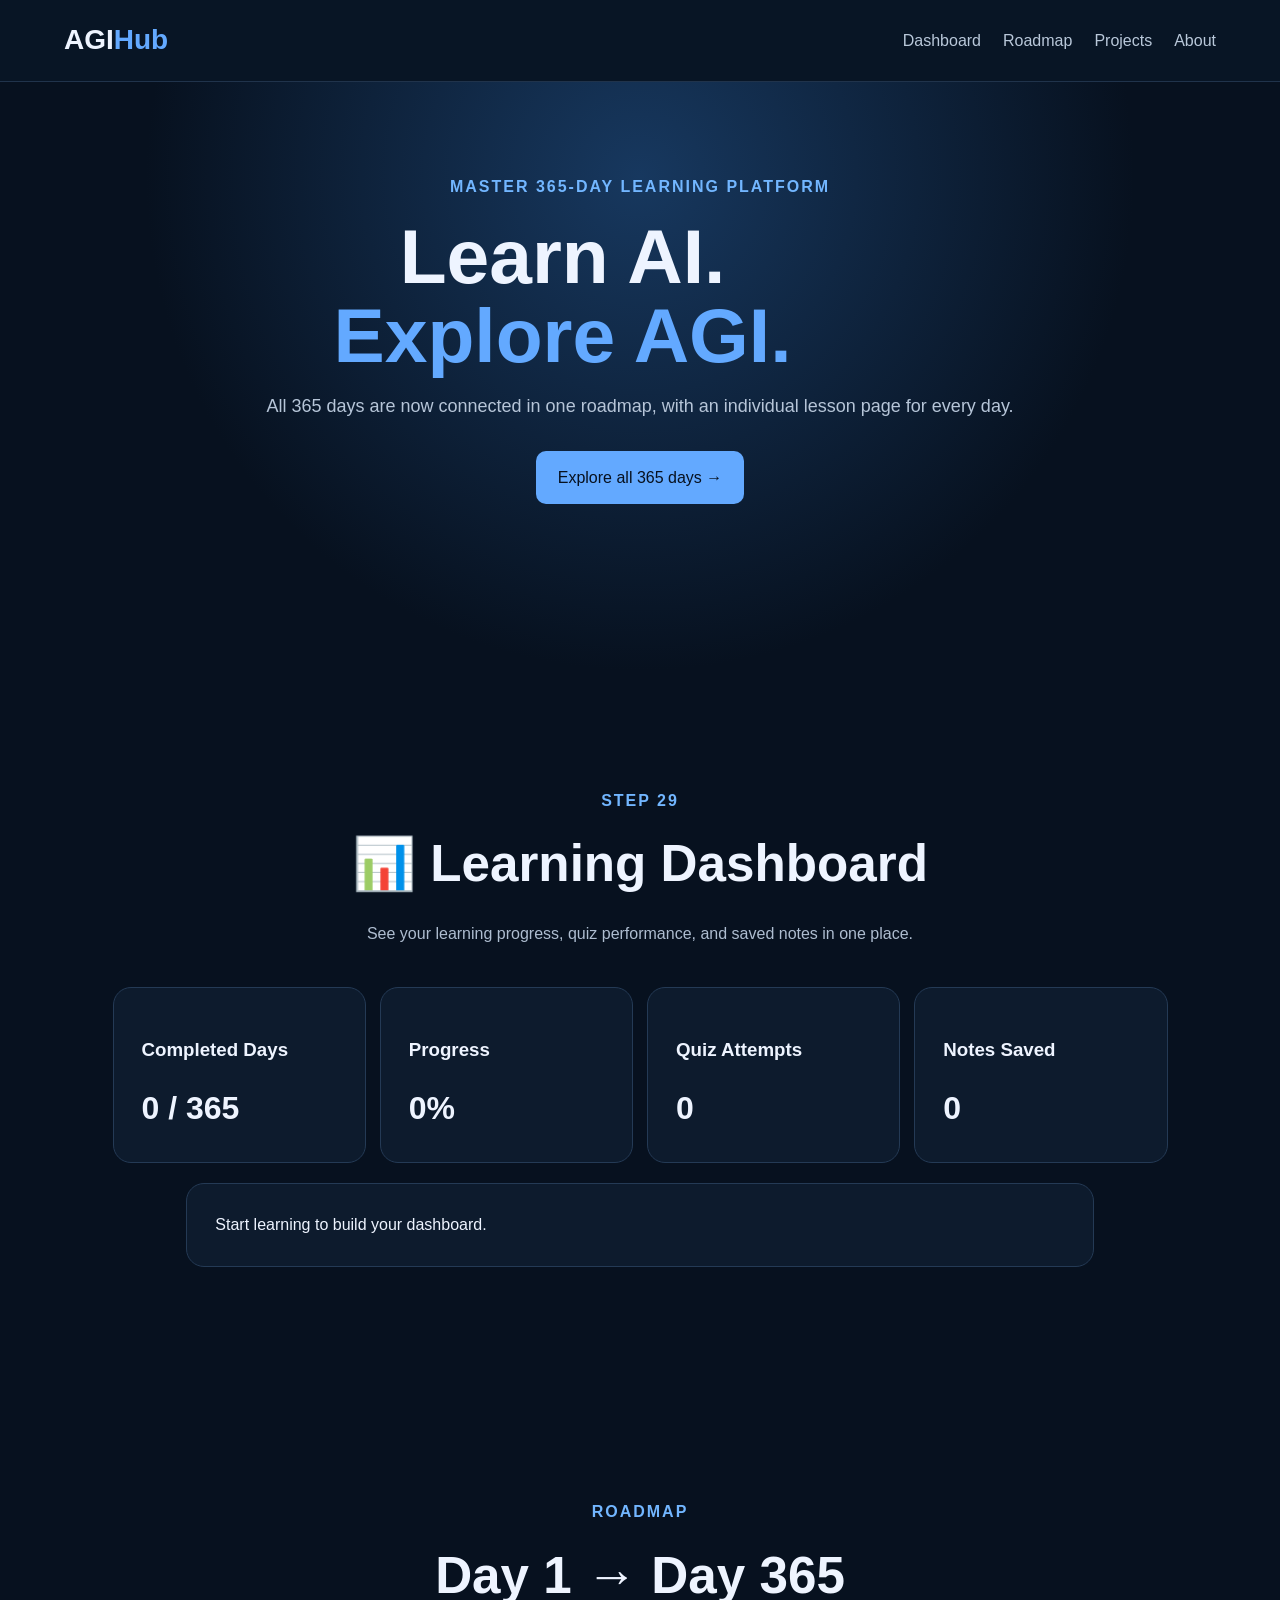
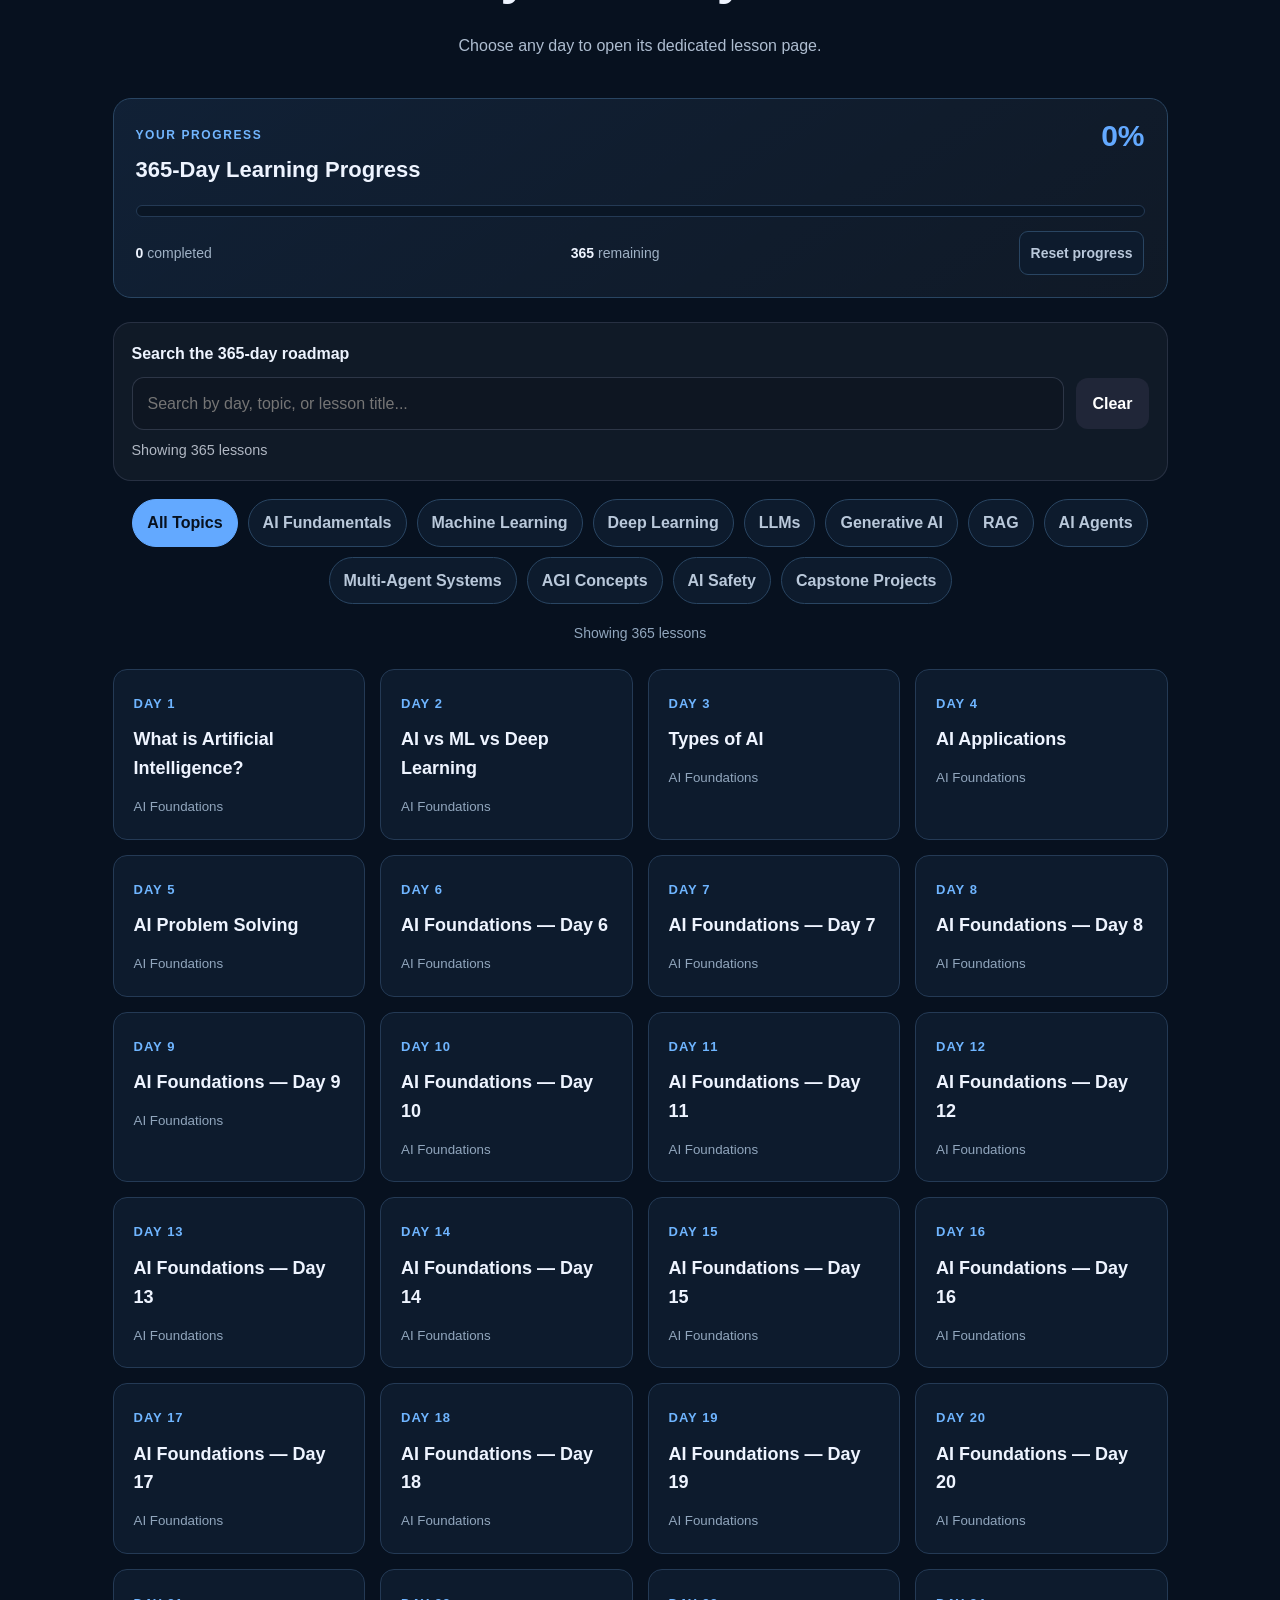
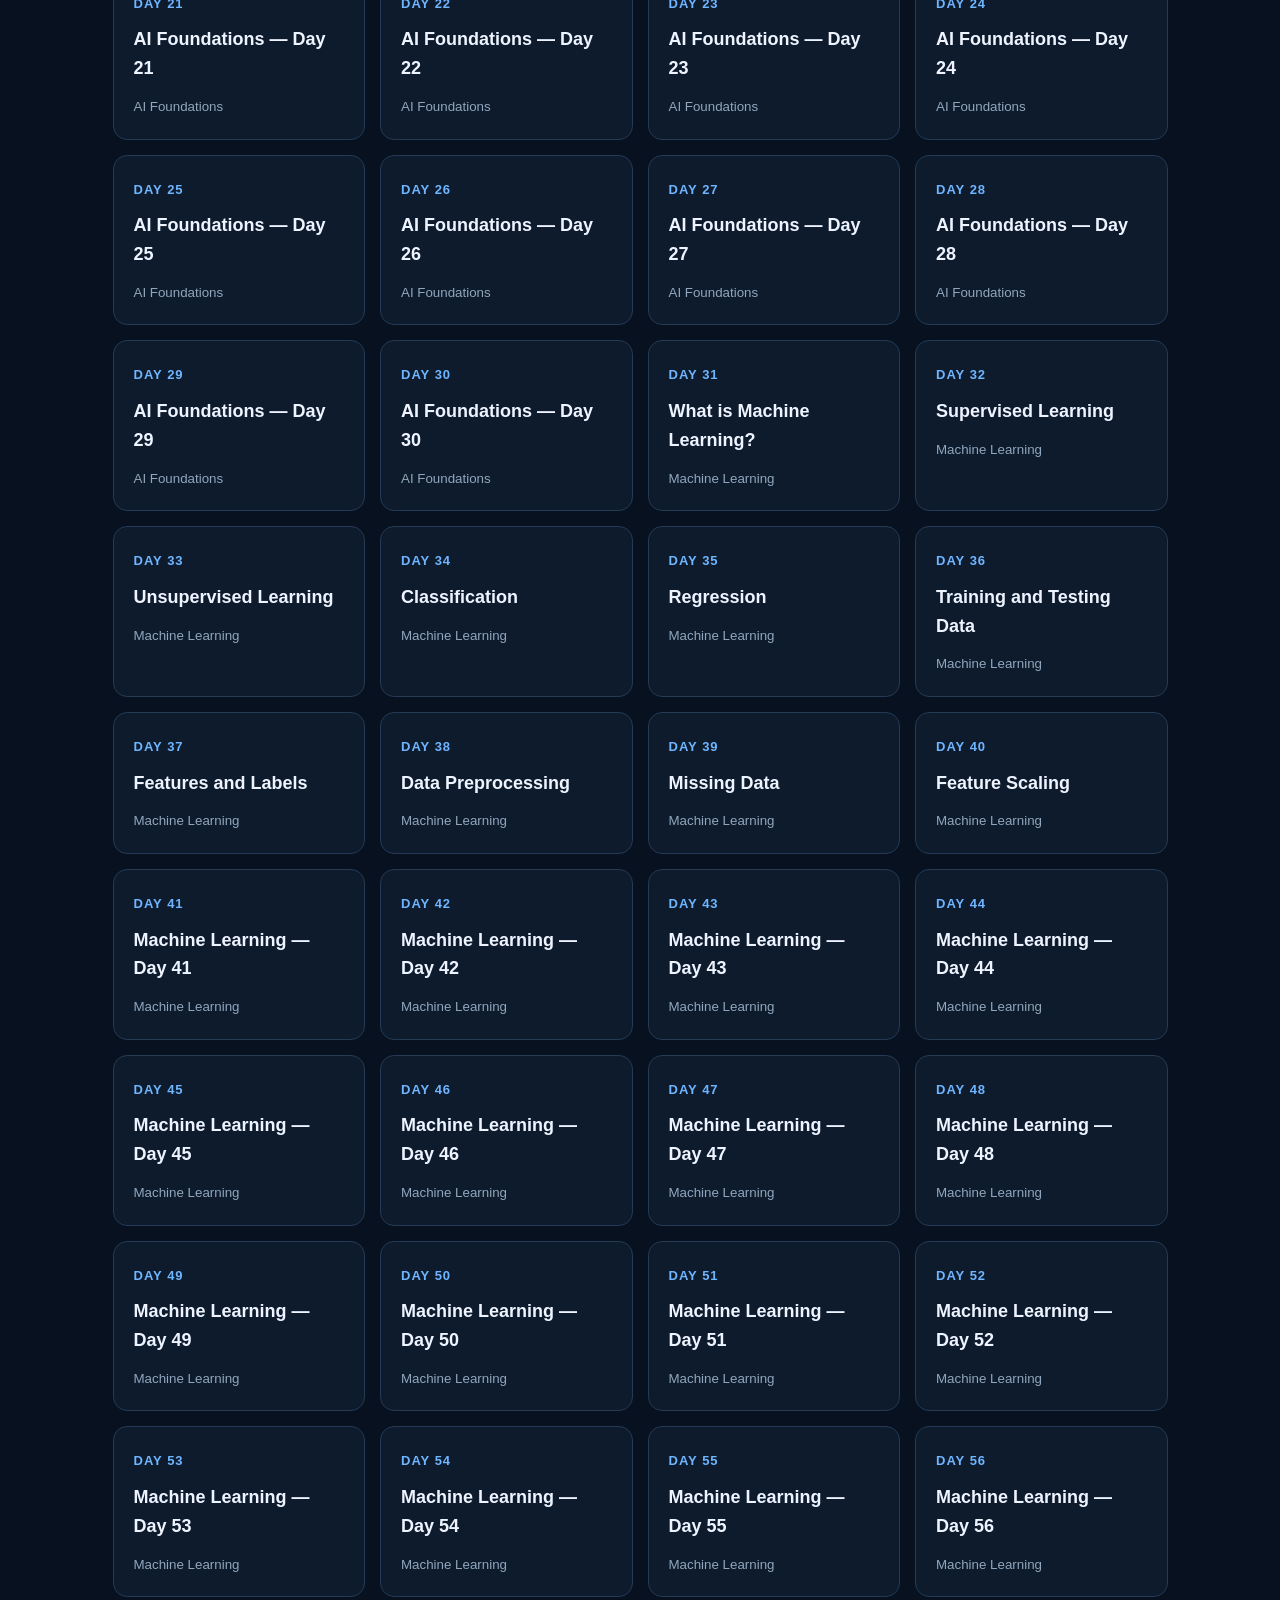
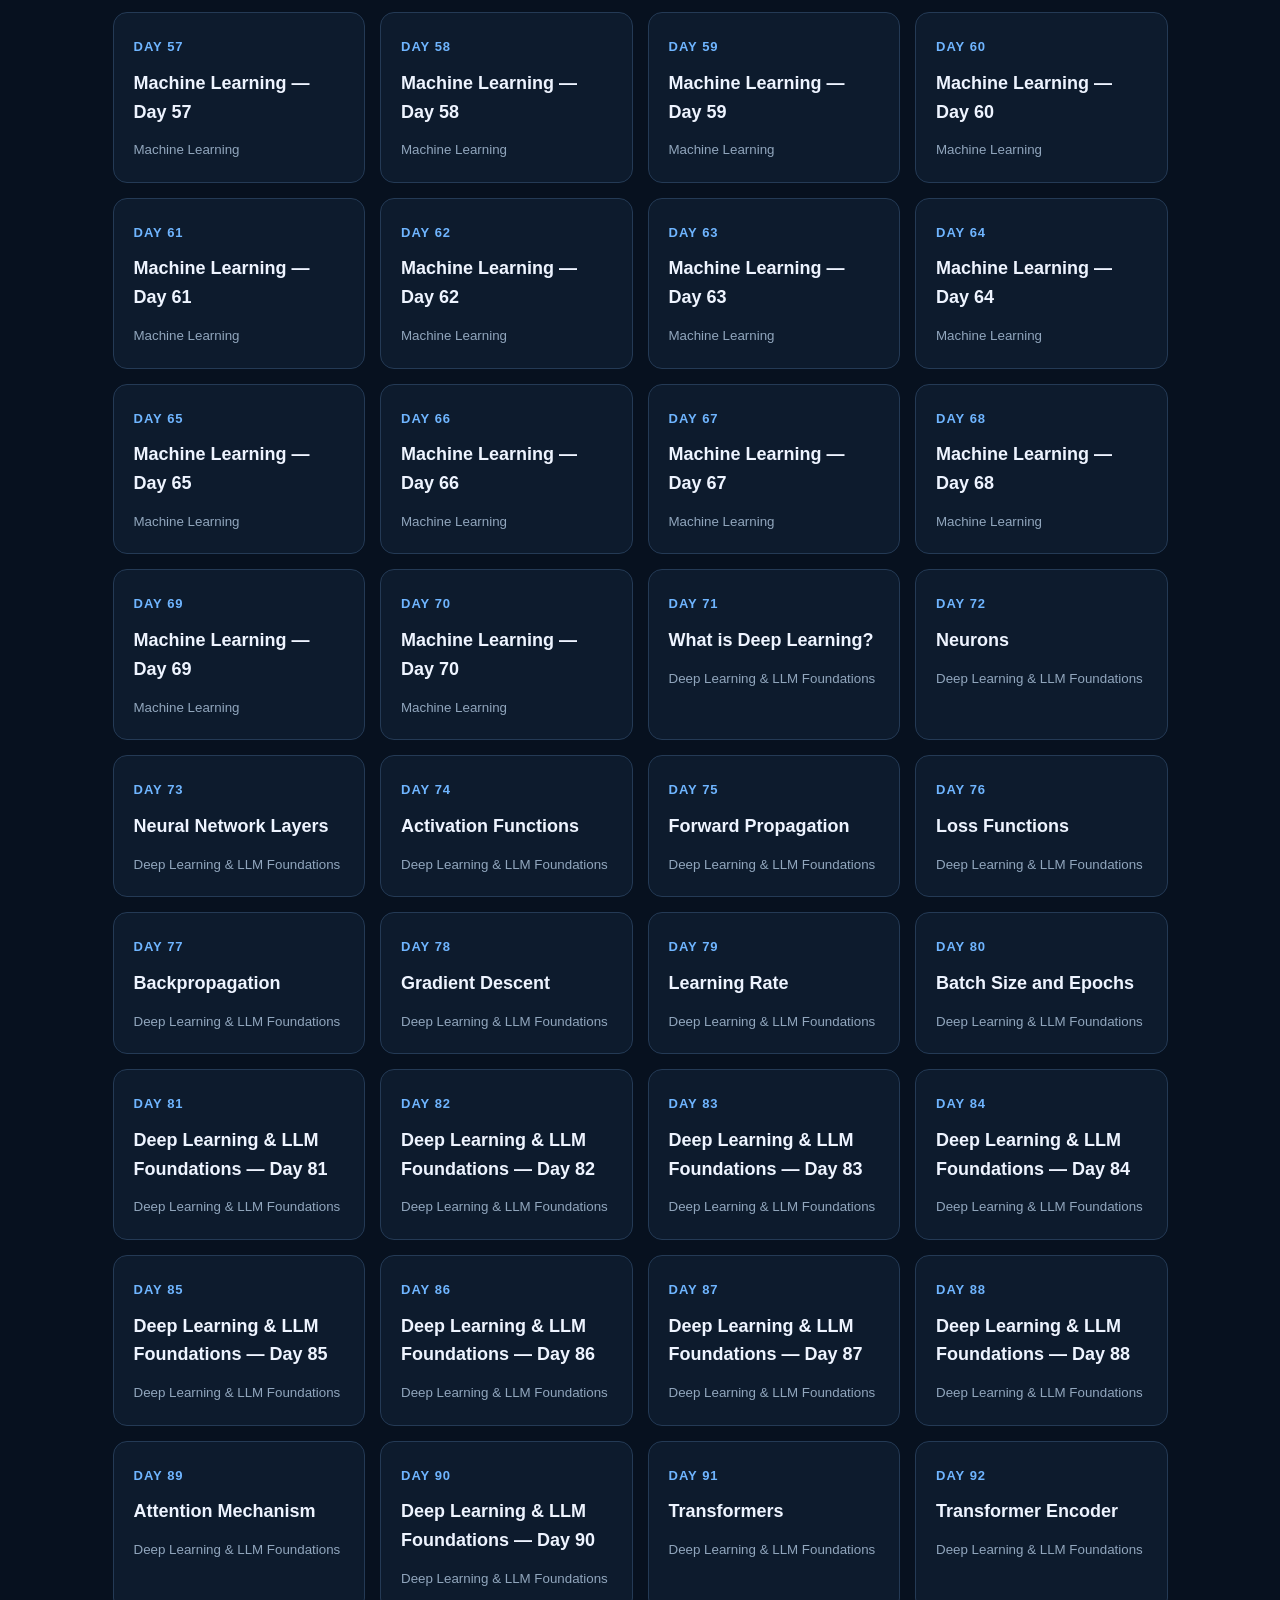
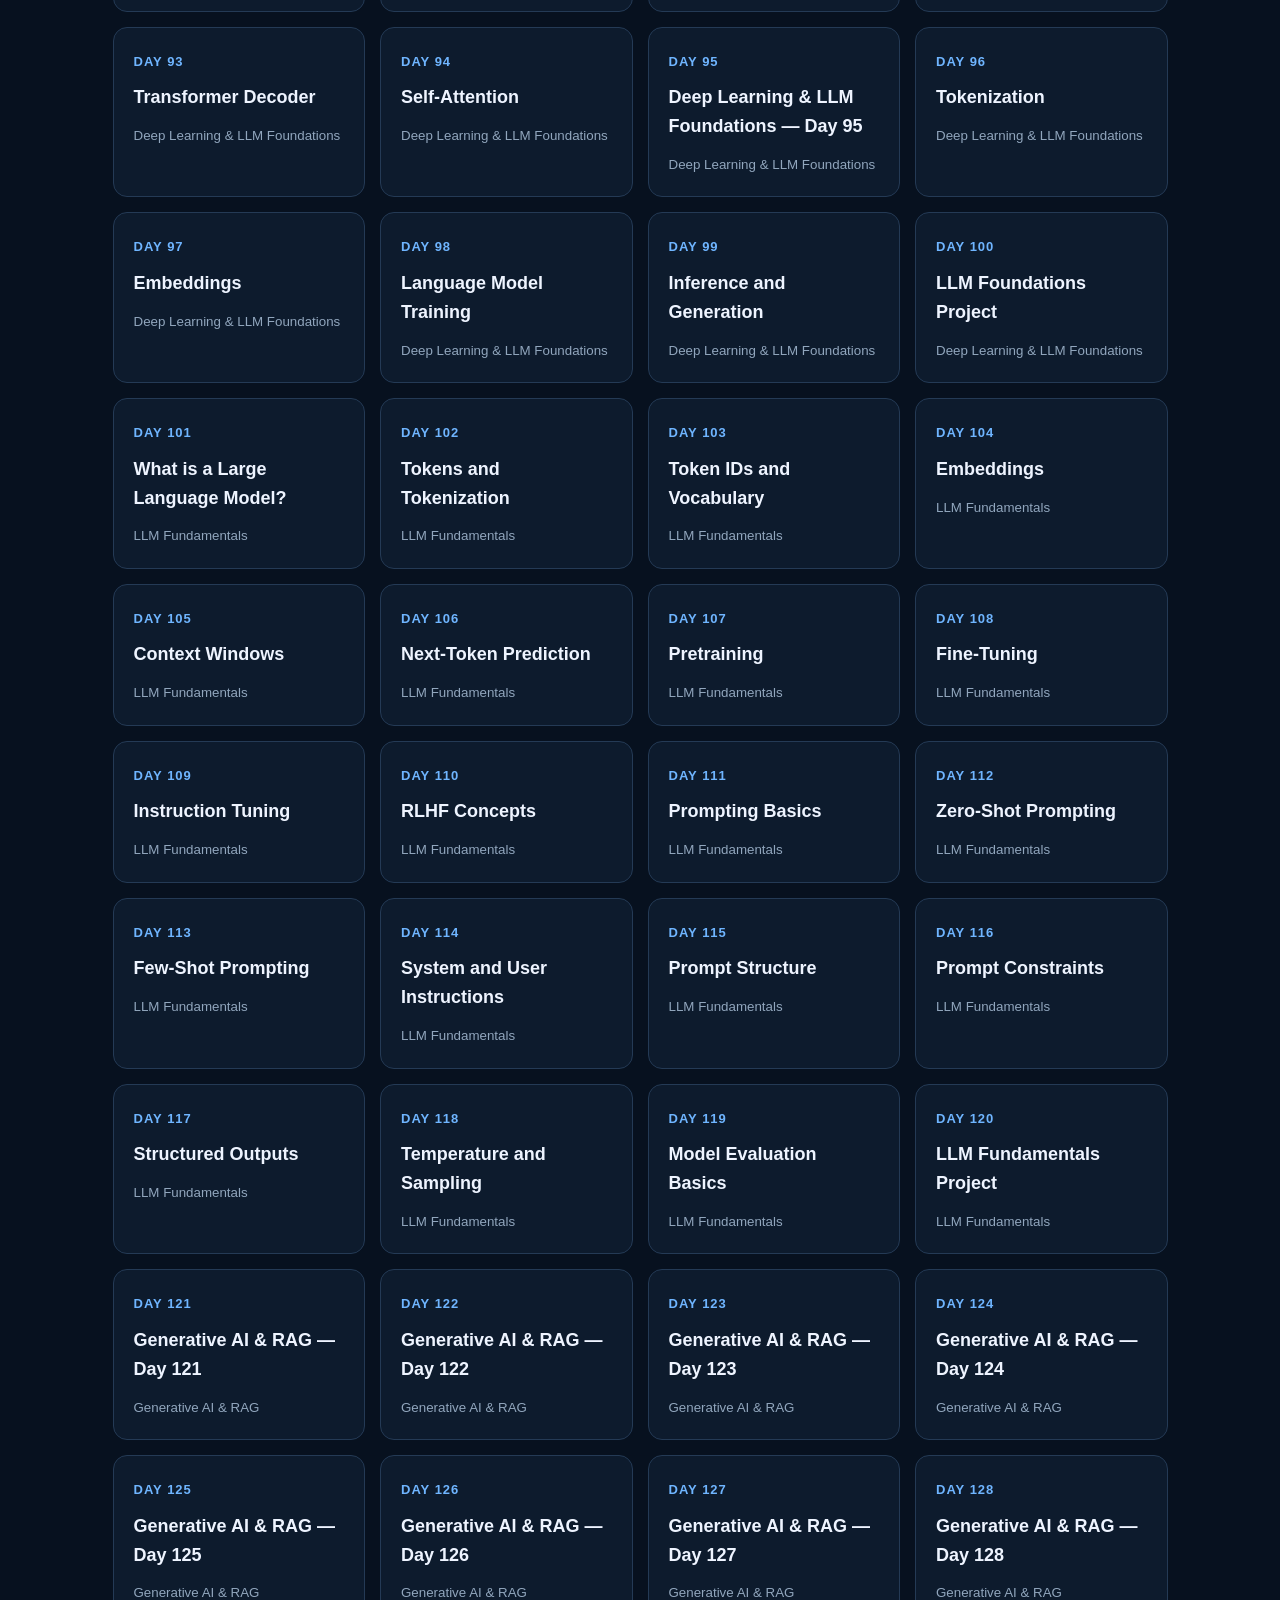
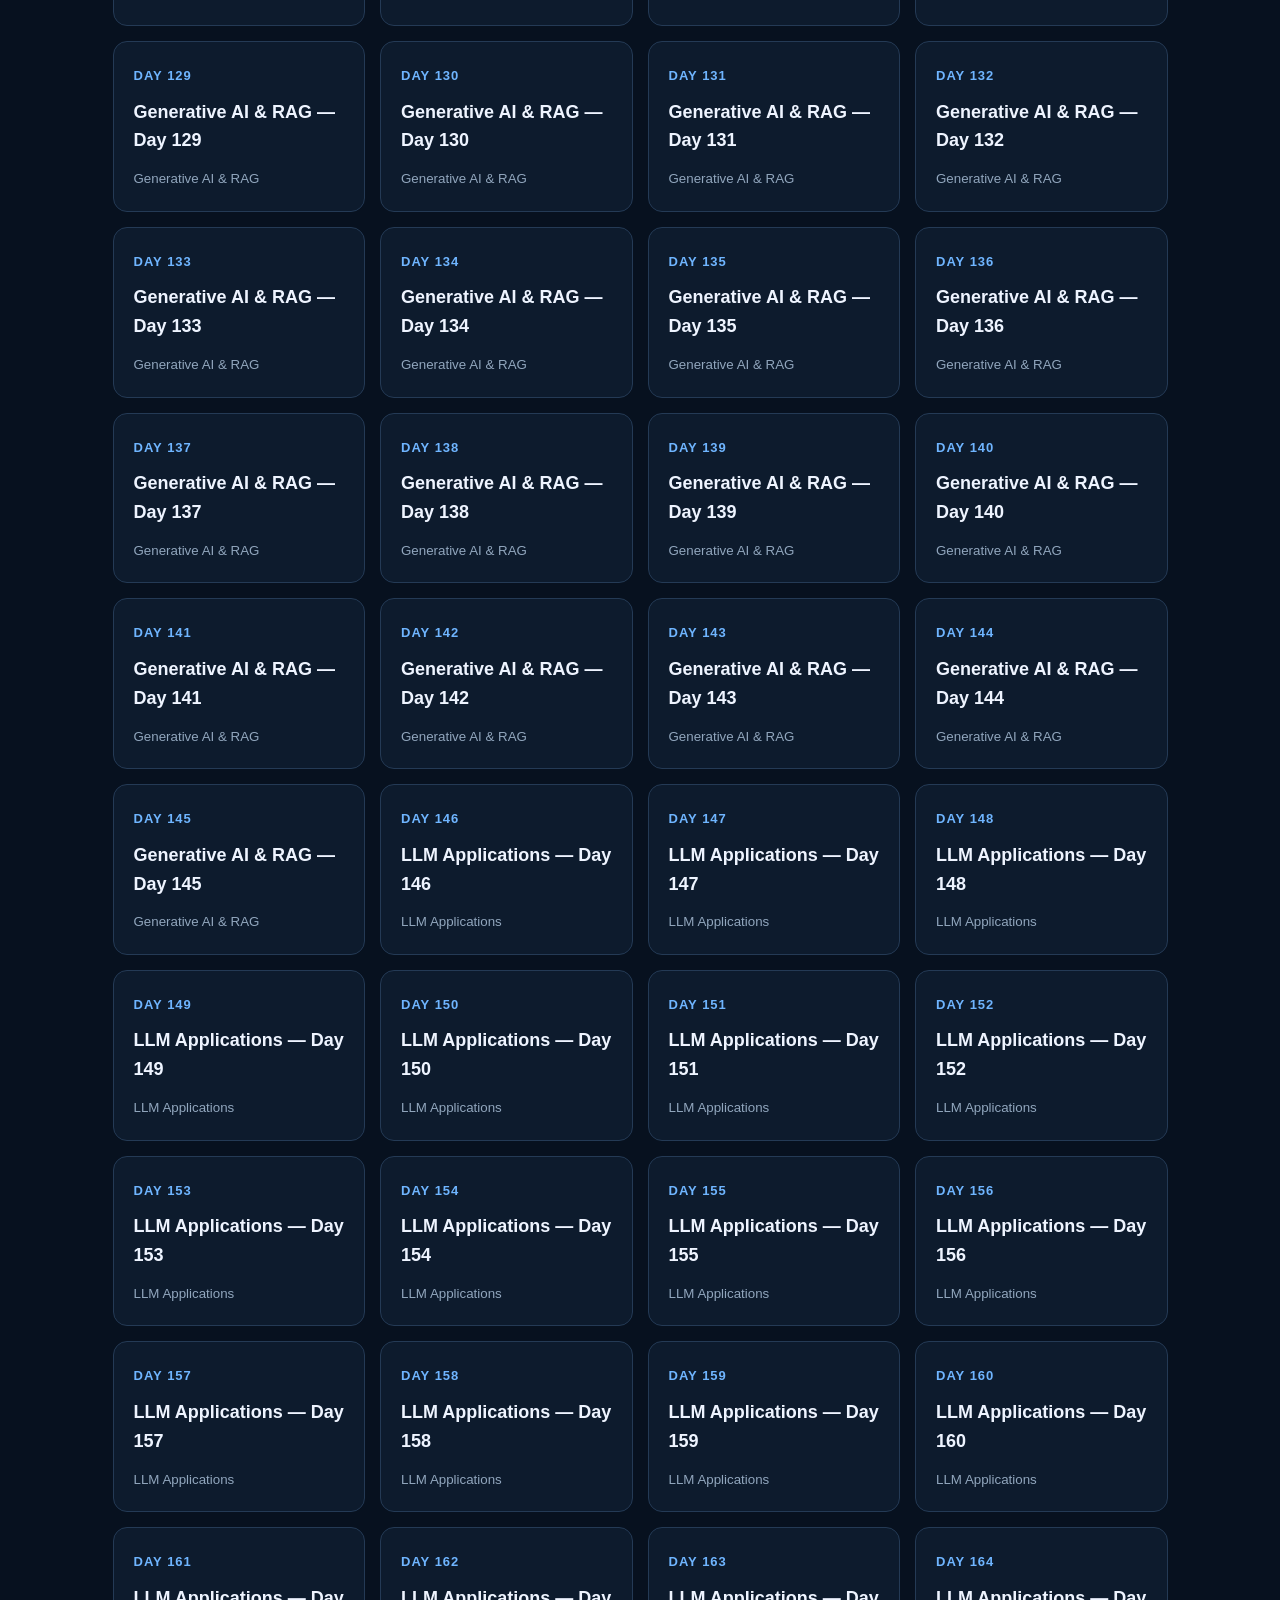
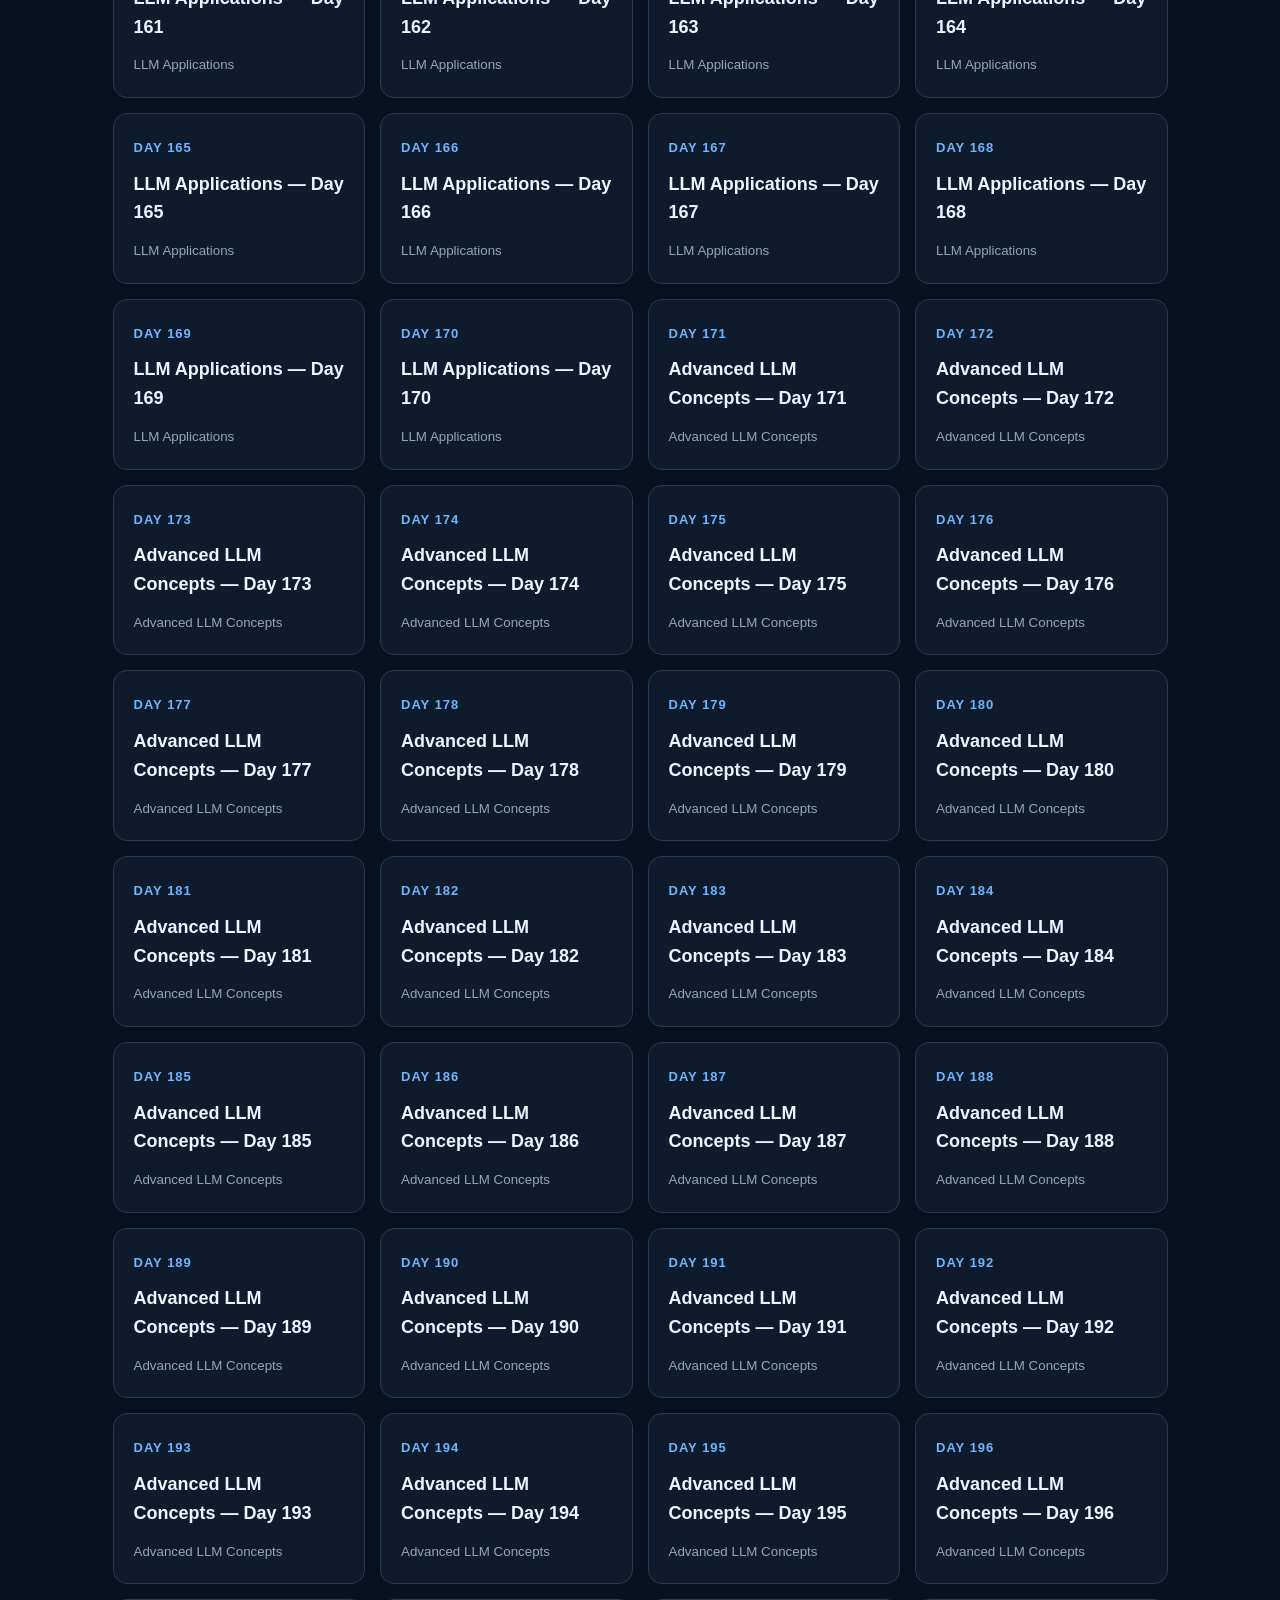
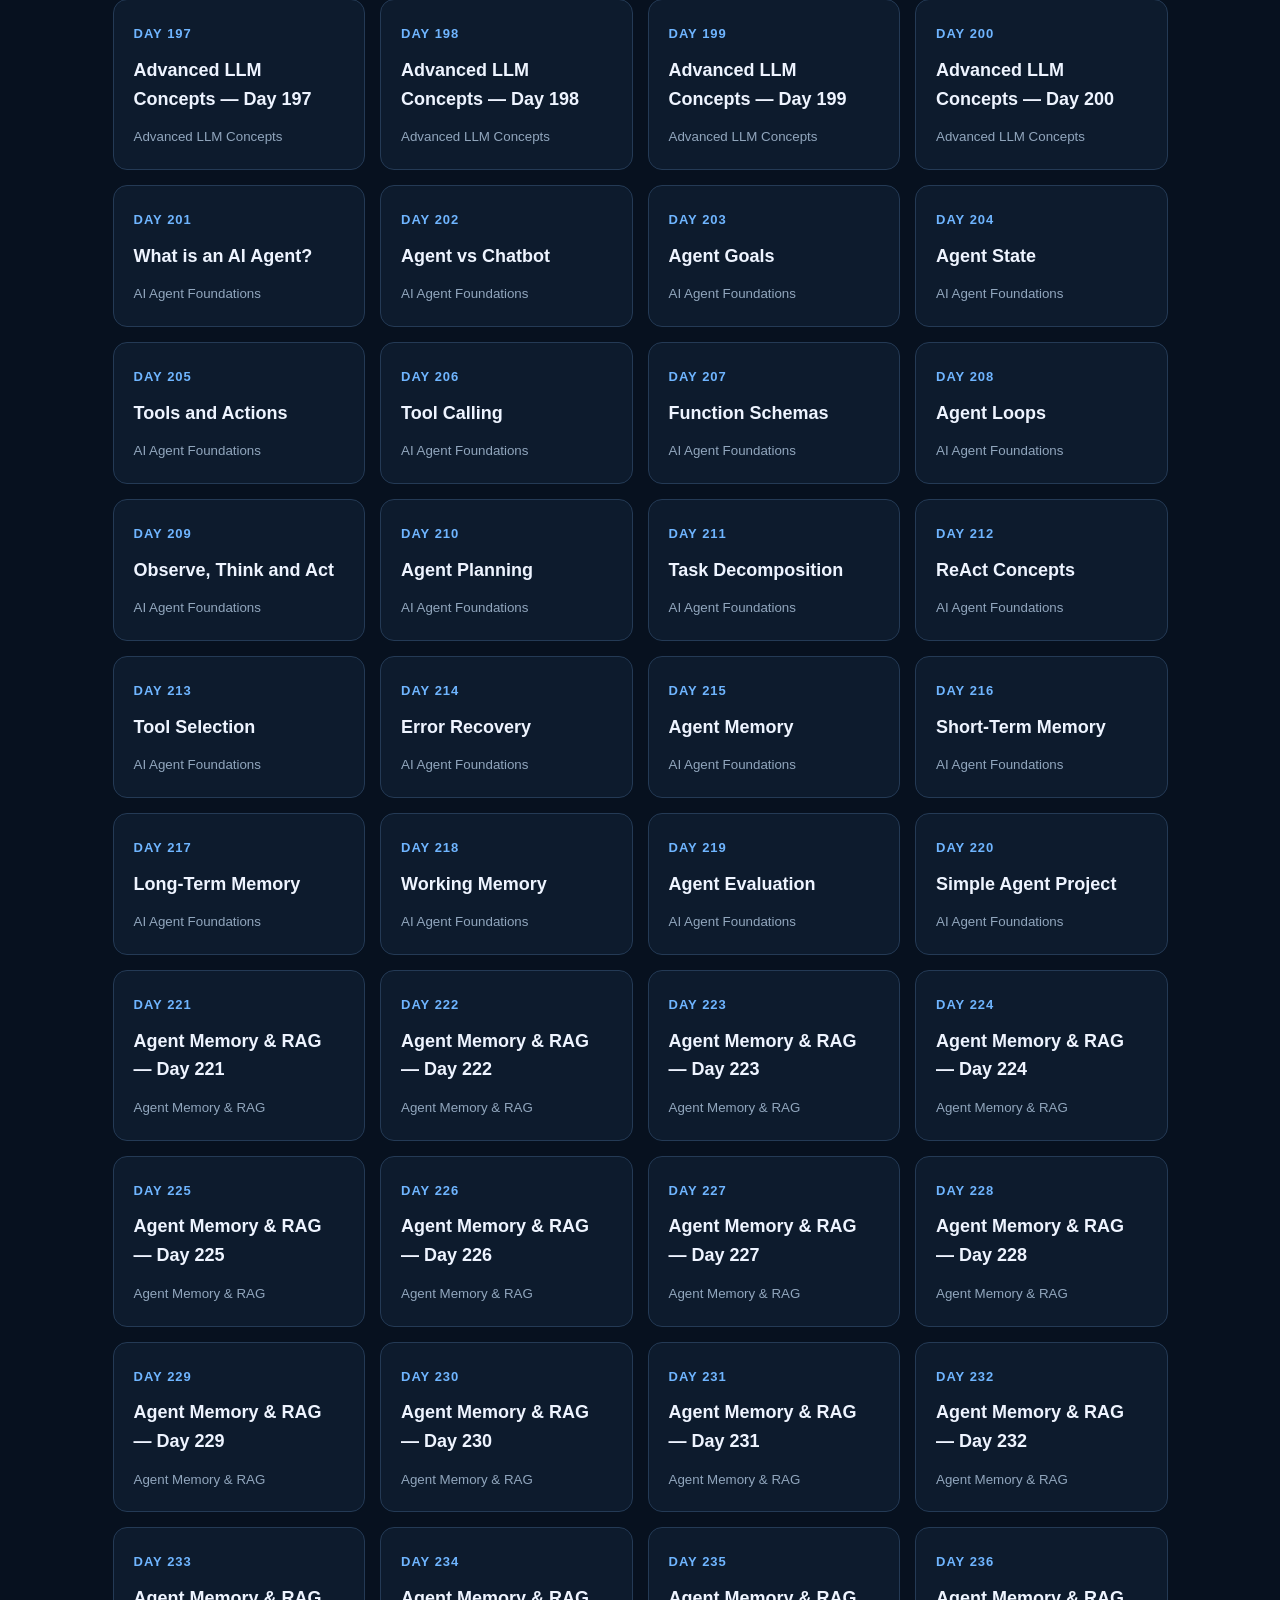
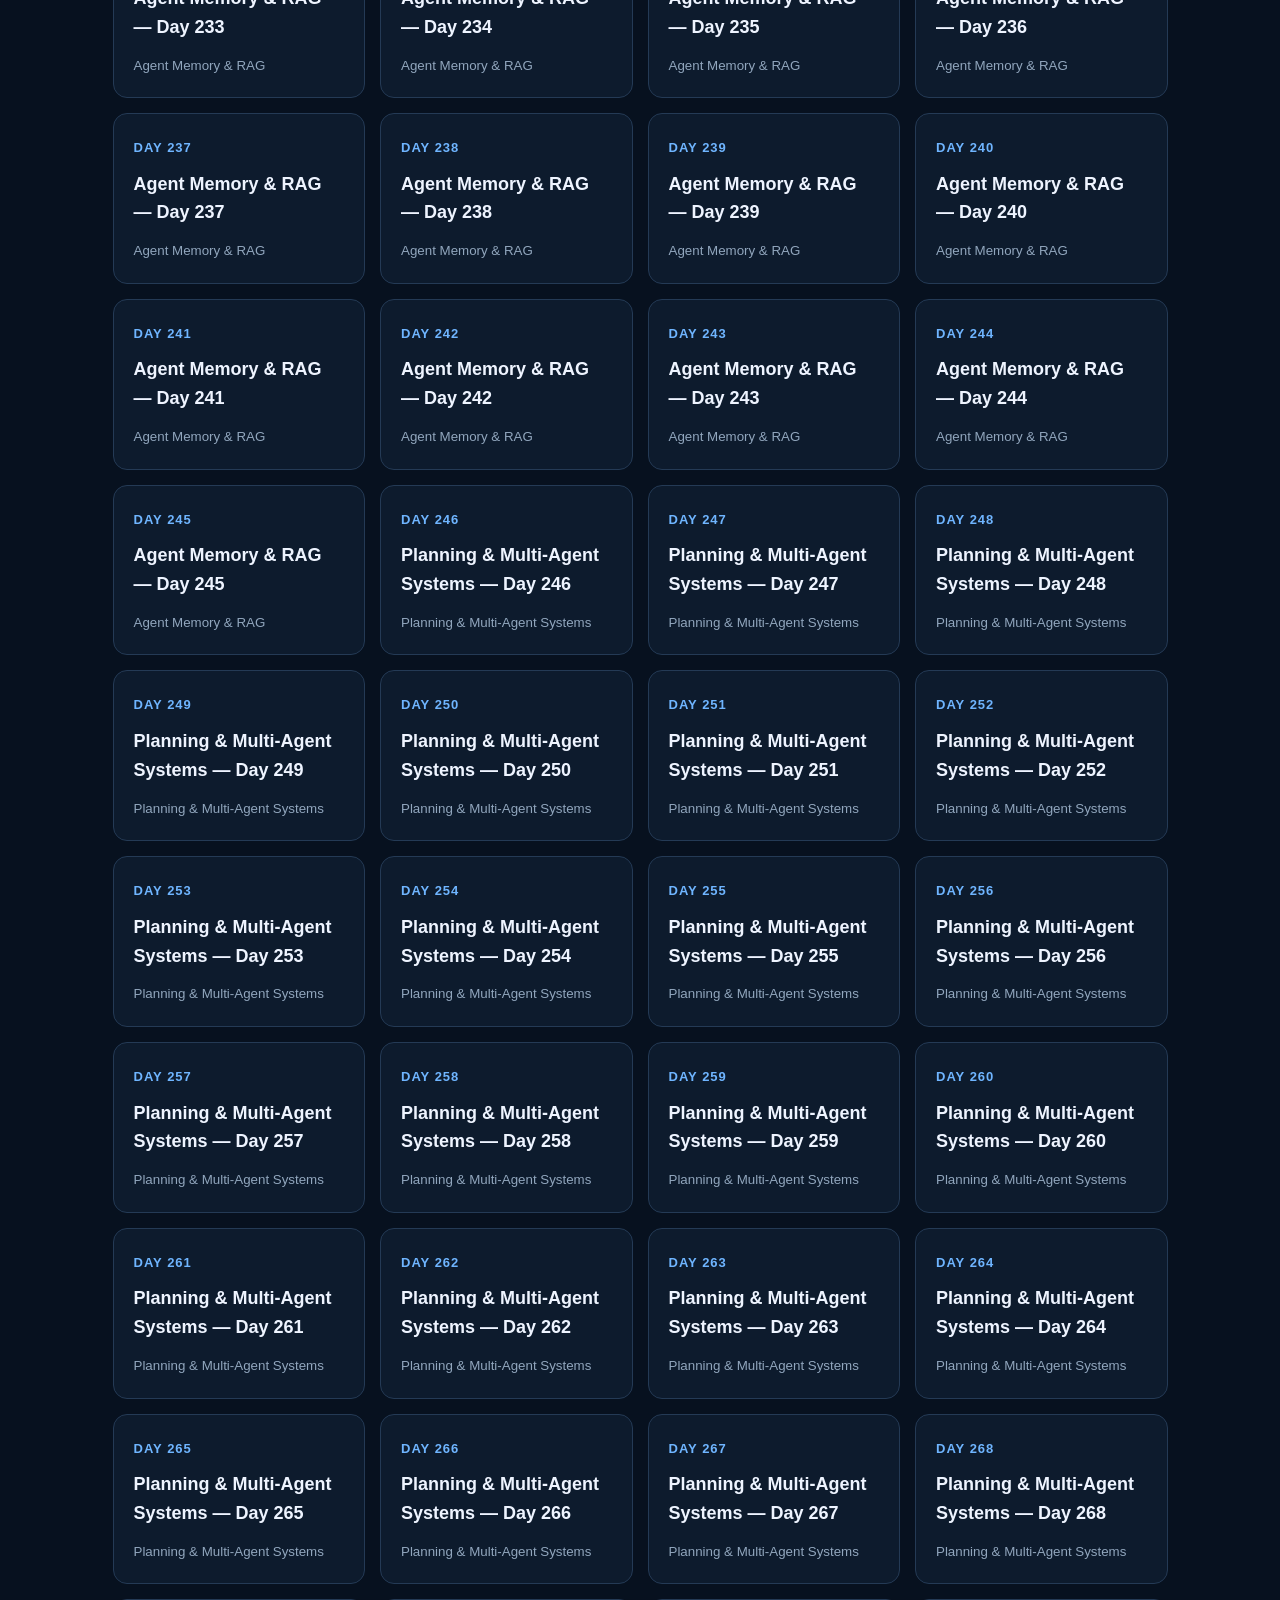
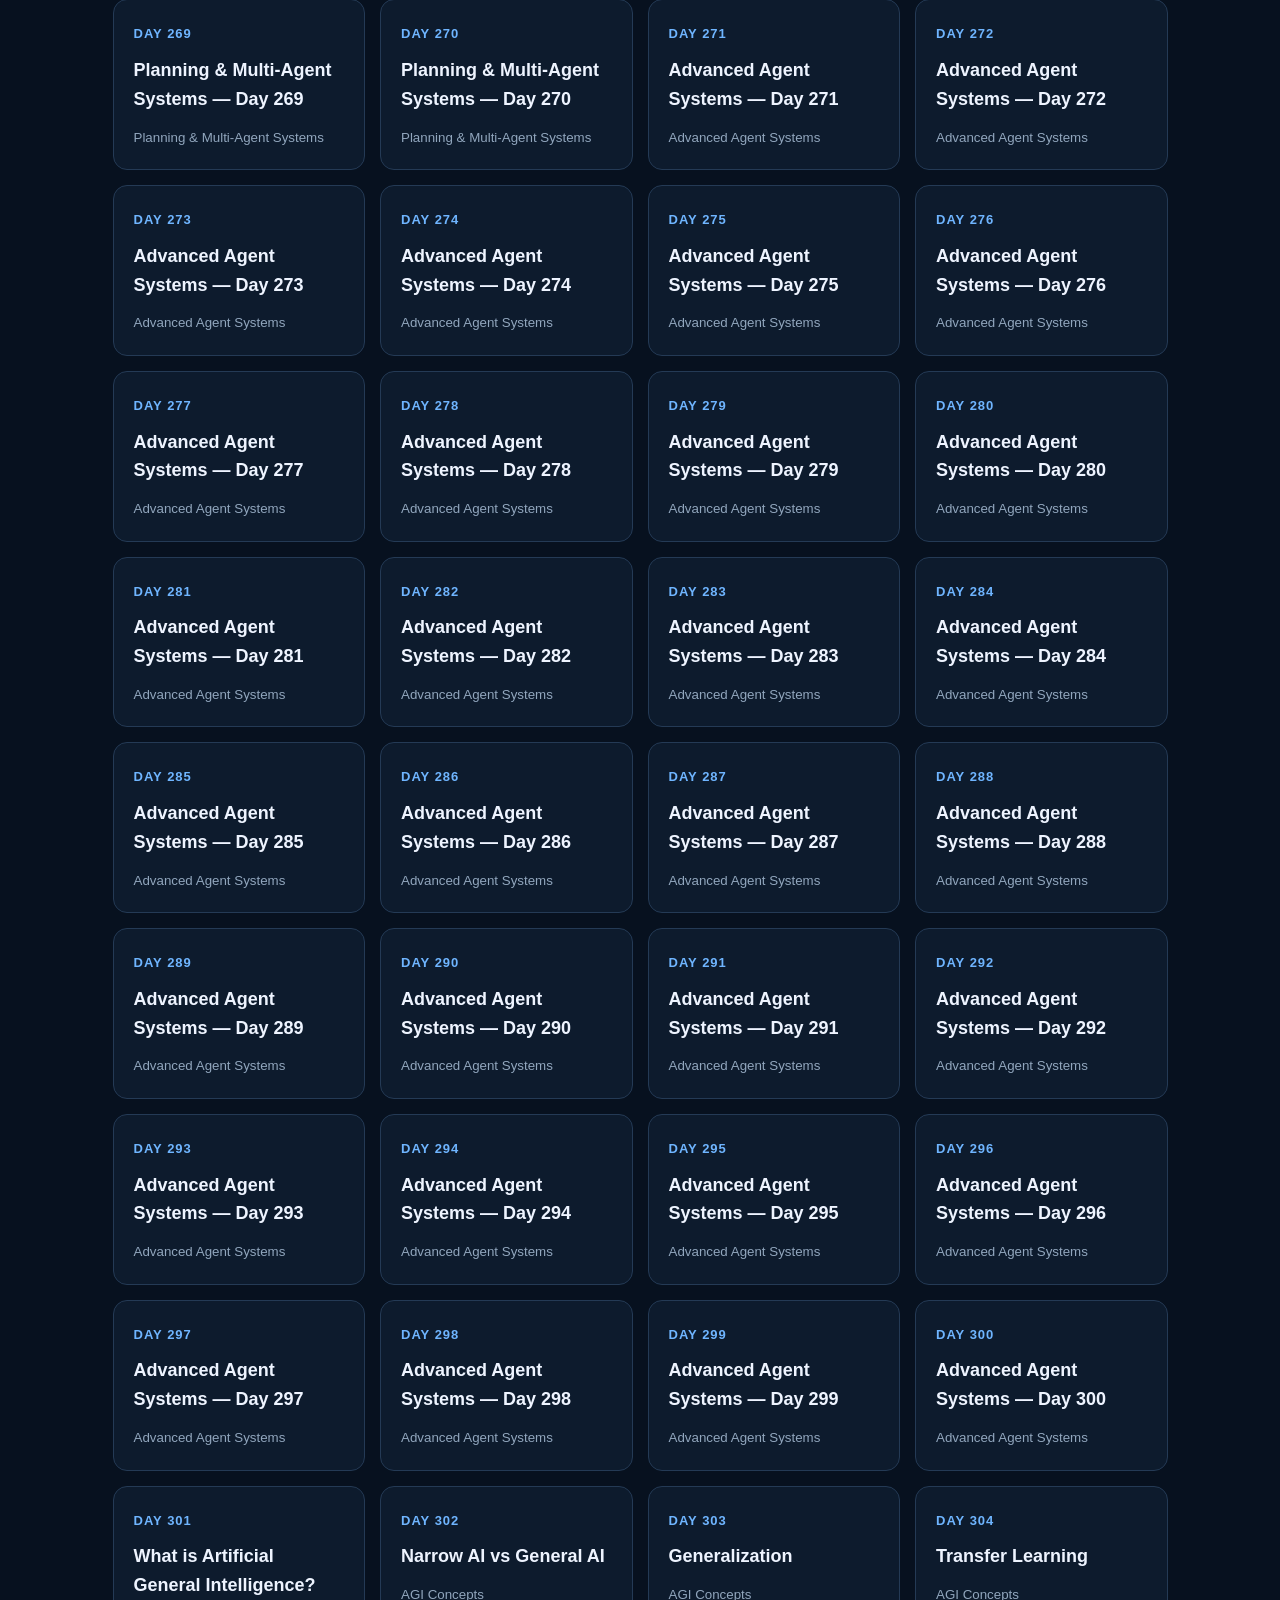
==== commit be6399b2: "Add files via upload" ====
--- a/index.html
+++ b/index.html
@@ -1,201 +1,122 @@
-<!DOCTYPE html>
+<!doctype html>
 <html lang="en">
 <head>
-  <meta charset="UTF-8">
-  <meta name="viewport" content="width=device-width, initial-scale=1.0">
-  <meta name="description" content="AGI Learning Hub — a structured 365-day journey through AI, LLMs, agents and AGI.">
-  <title>AGI Learning Hub</title>
-  <link rel="stylesheet" href="style.css">
+<meta charset="utf-8">
+<meta name="viewport" content="width=device-width, initial-scale=1">
+<meta name="description" content="AGI Learning Hub — one 365-day AI learning platform.">
+<title>AGI Learning Hub — 365-Day Roadmap</title>
+<link rel="stylesheet" href="style.css">
 </head>
 <body>
-  <a class="skip-link" href="#home">Skip to content</a>
-  <header class="navbar">
-    <a class="logo" href="#home">AGI<span>Hub</span></a>
-    <button class="menu-btn" id="menuBtn" aria-label="Open menu">☰</button>
-    <nav id="navLinks">
-      <a href="#home">Home</a>
-      <a href="#topics">Topics</a>
-      <a href="#roadmap">Roadmap</a>
-      <a href="#projects">Projects</a>
-      <a href="#about">About</a>
-    </nav>
-  </header>
+<header class="nav">
+<a class="brand" href="#top">AGI<span>Hub</span></a>
+<button class="menu-toggle" id="menuToggle" type="button" aria-label="Open menu">☰</button><nav id="siteNav"><a href="#dashboard">Dashboard</a><a href="#roadmap">Roadmap</a><a href="projects.html">Projects</a><a href="#about">About</a></nav>
+</header>
+<main id="top">
+<section class="hero">
+<span>MASTER 365-DAY LEARNING PLATFORM</span>
+<h1>Learn AI.<br><em>Explore AGI.</em></h1>
+<p>All 365 days are now connected in one roadmap, with an individual lesson page for every day.</p>
+<a class="btn" href="#roadmap">Explore all 365 days →</a>
+</section>
 
-  <main>
-    <main id="main-content">
-<section class="hero" id="home">
-      <div class="hero-content">
-        <div class="badge">✦ THE AI LEARNING JOURNEY</div>
-        <h1>Learn AI.<br><span>Build the Future.</span></h1>
-        <p>A structured 365-day journey through Artificial Intelligence, LLMs, AI Agents and advanced AGI concepts.</p>
-        <div class="hero-buttons">
-          <a class="btn primary" href="#roadmap">🚀 Start Learning</a>
-          <a class="btn secondary" href="#topics">Explore Topics →</a>
-        </div>
-        <div class="stats">
-          <div><strong>365</strong><span>Learning Days</span></div>
-          <div><strong>50+</strong><span>AI Topics</span></div>
-          <div><strong>20+</strong><span>Projects</span></div>
-        </div>
-      </div>
-      <div class="hero-card">
-        <div class="orb">AI</div>
-        <div class="orbit o1"></div>
-        <div class="orbit o2"></div>
-        <div class="mini-card c1">🤖 AI Agents</div>
-        <div class="mini-card c2">🧩 LLMs</div>
-        <div class="mini-card c3">⚡ AGI</div>
-      </div>
-    </section>
+<section id="dashboard" class="section dashboard-section">
+  <div class="heading"><span>STEP 29</span><h2>📊 Learning Dashboard</h2><p>See your learning progress, quiz performance, and saved notes in one place.</p></div>
+  <div class="dashboard-grid">
+    <div class="content-card"><h3>Completed Days</h3><strong id="dashCompleted">0 / 365</strong></div>
+    <div class="content-card"><h3>Progress</h3><strong id="dashPercent">0%</strong></div>
+    <div class="content-card"><h3>Quiz Attempts</h3><strong id="dashAttempts">0</strong></div>
+    <div class="content-card"><h3>Notes Saved</h3><strong id="dashNotes">0</strong></div>
+  </div>
+  <div class="content-card dashboard-summary" id="dashboardSummary">Start learning to build your dashboard.</div>
+</section>
 
-    <section class="section topics-section" id="topics">
-      <div class="section-heading">
-        <span>LEARNING PATH</span>
-        <h2>Master the AI Stack</h2>
-        <p>Build your AI knowledge layer by layer, from fundamental concepts to advanced AGI systems.</p>
-      </div>
+<section id="roadmap" class="section">
+<div class="heading"><span>ROADMAP</span><h2>Day 1 → Day 365</h2><p>Choose any day to open its dedicated lesson page.</p></div>
 
-      <div class="topic-grid">
-        <article class="topic-card">
-          <div class="topic-top"><span class="topic-number">01</span><span class="topic-icon">🧠</span></div>
-          <h3>Artificial Intelligence</h3>
-          <p>Understand AI fundamentals, machine learning, neural networks and intelligent systems.</p>
-          <div class="topic-footer"><span>FOUNDATION</span><a href="#roadmap">Explore →</a></div>
-        </article>
-        <article class="topic-card">
-          <div class="topic-top"><span class="topic-number">02</span><span class="topic-icon">🔤</span></div>
-          <h3>Large Language Models</h3>
-          <p>Learn transformers, tokens, embeddings, prompting and modern language model systems.</p>
-          <div class="topic-footer"><span>LLMs</span><a href="#roadmap">Explore →</a></div>
-        </article>
-        <article class="topic-card">
-          <div class="topic-top"><span class="topic-number">03</span><span class="topic-icon">🤖</span></div>
-          <h3>AI Agents</h3>
-          <p>Discover planning, reasoning, memory, tool usage and autonomous AI workflows.</p>
-          <div class="topic-footer"><span>AGENTS</span><a href="#roadmap">Explore →</a></div>
-        </article>
-        <article class="topic-card">
-          <div class="topic-top"><span class="topic-number">04</span><span class="topic-icon">🌌</span></div>
-          <h3>Artificial General Intelligence</h3>
-          <p>Explore AGI concepts, capabilities, challenges and research directions.</p>
-          <div class="topic-footer"><span>ADVANCED</span><a href="#about">Explore →</a></div>
-        </article>
-      </div>
-    </section>
+<div class="progress-panel" aria-label="Learning progress">
+  <div class="progress-head">
+    <div><span class="progress-kicker">YOUR PROGRESS</span><h3>365-Day Learning Progress</h3></div>
+    <strong id="progressPercent">0%</strong>
+  </div>
+  <div class="progress-track" aria-hidden="true"><div id="progressBar" class="progress-bar"></div></div>
+  <div class="progress-stats">
+    <span><b id="completedCount">0</b> completed</span>
+    <span><b id="remainingCount">365</b> remaining</span>
+    <button id="resetProgress" type="button">Reset progress</button>
+  </div>
+</div>
+<div class="search-panel" aria-label="Search lessons">
+  <label for="lessonSearch">Search the 365-day roadmap</label>
+  <div class="search-row">
+    <input id="lessonSearch" type="search" placeholder="Search by day, topic, or lesson title..." autocomplete="off">
+    <button id="clearSearch" type="button">Clear</button>
+  </div>
+  <div id="searchStatus" class="search-status">Search is ready</div>
+</div>
+<div class="category-panel" aria-label="Topic categories">
+  <button type="button" class="category-btn active" data-category="all">All Topics</button>
+  <button type="button" class="category-btn" data-category="AI Foundations">AI Fundamentals</button>
+  <button type="button" class="category-btn" data-category="Machine Learning">Machine Learning</button>
+  <button type="button" class="category-btn" data-category="Deep Learning">Deep Learning</button>
+  <button type="button" class="category-btn" data-category="LLM Fundamentals">LLMs</button>
+  <button type="button" class="category-btn" data-category="Generative AI">Generative AI</button>
+  <button type="button" class="category-btn" data-category="RAG">RAG</button>
+  <button type="button" class="category-btn" data-category="AI Agent Foundations">AI Agents</button>
+  <button type="button" class="category-btn" data-category="Multi-Agent Systems">Multi-Agent Systems</button>
+  <button type="button" class="category-btn" data-category="AGI Concepts">AGI Concepts</button>
+  <button type="button" class="category-btn" data-category="AGI Research &amp; Safety">AI Safety</button>
+  <button type="button" class="category-btn" data-category="Final Capstone">Capstone Projects</button>
+</div>
+<div id="categoryStatus" class="category-status">Showing all 365 lessons</div>
 
-    <section class="about section" id="about">
-  <div class="about-text">
-    <span>ABOUT THE HUB</span>
-    <h2>Learn AI with a clear direction.</h2>
-    <p>AGI Learning Hub is designed as a practical learning platform for people who want a structured path through modern artificial intelligence.</p>
-    <p>Learn the concepts, build projects, practice your skills and gradually move toward advanced AI and AGI topics.</p>
-    <a class="btn primary" href="#roadmap">View 365-Day Roadmap →</a>
-  </div>
-
-  <div class="about-box">
-    <div>
-      <strong>01</strong>
-      <b>Learn</b>
-      <small>Understand the concept</small>
-    </div>
-    <div>
-      <strong>02</strong>
-      <b>Build</b>
-      <small>Turn knowledge into projects</small>
-    </div>
-    <div>
-      <strong>03</strong>
-      <b>Practice</b>
-      <small>Test what you know</small>
-    </div>
-    <div>
-      <strong>04</strong>
-      <b>Advance</b>
-      <small>Move toward advanced AI systems</small>
-    </div>
+<div class="day-grid"><a class="day-card" href="lessons/day-1.html"><span>DAY 1</span><h3>What is Artificial Intelligence?</h3><small>AI Foundations</small></a><a class="day-card" href="lessons/day-2.html"><span>DAY 2</span><h3>AI vs ML vs Deep Learning</h3><small>AI Foundations</small></a><a class="day-card" href="lessons/day-3.html"><span>DAY 3</span><h3>Types of AI</h3><small>AI Foundations</small></a><a class="day-card" href="lessons/day-4.html"><span>DAY 4</span><h3>AI Applications</h3><small>AI Foundations</small></a><a class="day-card" href="lessons/day-5.html"><span>DAY 5</span><h3>AI Problem Solving</h3><small>AI Foundations</small></a><a class="day-card" href="lessons/day-6.html"><span>DAY 6</span><h3>AI Foundations — Day 6</h3><small>AI Foundations</small></a><a class="day-card" href="lessons/day-7.html"><span>DAY 7</span><h3>AI Foundations — Day 7</h3><small>AI Foundations</small></a><a class="day-card" href="lessons/day-8.html"><span>DAY 8</span><h3>AI Foundations — Day 8</h3><small>AI Foundations</small></a><a class="day-card" href="lessons/day-9.html"><span>DAY 9</span><h3>AI Foundations — Day 9</h3><small>AI Foundations</small></a><a class="day-card" href="lessons/day-10.html"><span>DAY 10</span><h3>AI Foundations — Day 10</h3><small>AI Foundations</small></a><a class="day-card" href="lessons/day-11.html"><span>DAY 11</span><h3>AI Foundations — Day 11</h3><small>AI Foundations</small></a><a class="day-card" href="lessons/day-12.html"><span>DAY 12</span><h3>AI Foundations — Day 12</h3><small>AI Foundations</small></a><a class="day-card" href="lessons/day-13.html"><span>DAY 13</span><h3>AI Foundations — Day 13</h3><small>AI Foundations</small></a><a class="day-card" href="lessons/day-14.html"><span>DAY 14</span><h3>AI Foundations — Day 14</h3><small>AI Foundations</small></a><a class="day-card" href="lessons/day-15.html"><span>DAY 15</span><h3>AI Foundations — Day 15</h3><small>AI Foundations</small></a><a class="day-card" href="lessons/day-16.html"><span>DAY 16</span><h3>AI Foundations — Day 16</h3><small>AI Foundations</small></a><a class="day-card" href="lessons/day-17.html"><span>DAY 17</span><h3>AI Foundations — Day 17</h3><small>AI Foundations</small></a><a class="day-card" href="lessons/day-18.html"><span>DAY 18</span><h3>AI Foundations — Day 18</h3><small>AI Foundations</small></a><a class="day-card" href="lessons/day-19.html"><span>DAY 19</span><h3>AI Foundations — Day 19</h3><small>AI Foundations</small></a><a class="day-card" href="lessons/day-20.html"><span>DAY 20</span><h3>AI Foundations — Day 20</h3><small>AI Foundations</small></a><a class="day-card" href="lessons/day-21.html"><span>DAY 21</span><h3>AI Foundations — Day 21</h3><small>AI Foundations</small></a><a class="day-card" href="lessons/day-22.html"><span>DAY 22</span><h3>AI Foundations — Day 22</h3><small>AI Foundations</small></a><a class="day-card" href="lessons/day-23.html"><span>DAY 23</span><h3>AI Foundations — Day 23</h3><small>AI Foundations</small></a><a class="day-card" href="lessons/day-24.html"><span>DAY 24</span><h3>AI Foundations — Day 24</h3><small>AI Foundations</small></a><a class="day-card" href="lessons/day-25.html"><span>DAY 25</span><h3>AI Foundations — Day 25</h3><small>AI Foundations</small></a><a class="day-card" href="lessons/day-26.html"><span>DAY 26</span><h3>AI Foundations — Day 26</h3><small>AI Foundations</small></a><a class="day-card" href="lessons/day-27.html"><span>DAY 27</span><h3>AI Foundations — Day 27</h3><small>AI Foundations</small></a><a class="day-card" href="lessons/day-28.html"><span>DAY 28</span><h3>AI Foundations — Day 28</h3><small>AI Foundations</small></a><a class="day-card" href="lessons/day-29.html"><span>DAY 29</span><h3>AI Foundations — Day 29</h3><small>AI Foundations</small></a><a class="day-card" href="lessons/day-30.html"><span>DAY 30</span><h3>AI Foundations — Day 30</h3><small>AI Foundations</small></a><a class="day-card" href="lessons/day-31.html"><span>DAY 31</span><h3>What is Machine Learning?</h3><small>Machine Learning</small></a><a class="day-card" href="lessons/day-32.html"><span>DAY 32</span><h3>Supervised Learning</h3><small>Machine Learning</small></a><a class="day-card" href="lessons/day-33.html"><span>DAY 33</span><h3>Unsupervised Learning</h3><small>Machine Learning</small></a><a class="day-card" href="lessons/day-34.html"><span>DAY 34</span><h3>Classification</h3><small>Machine Learning</small></a><a class="day-card" href="lessons/day-35.html"><span>DAY 35</span><h3>Regression</h3><small>Machine Learning</small></a><a class="day-card" href="lessons/day-36.html"><span>DAY 36</span><h3>Training and Testing Data</h3><small>Machine Learning</small></a><a class="day-card" href="lessons/day-37.html"><span>DAY 37</span><h3>Features and Labels</h3><small>Machine Learning</small></a><a class="day-card" href="lessons/day-38.html"><span>DAY 38</span><h3>Data Preprocessing</h3><small>Machine Learning</small></a><a class="day-card" href="lessons/day-39.html"><span>DAY 39</span><h3>Missing Data</h3><small>Machine Learning</small></a><a class="day-card" href="lessons/day-40.html"><span>DAY 40</span><h3>Feature Scaling</h3><small>Machine Learning</small></a><a class="day-card" href="lessons/day-41.html"><span>DAY 41</span><h3>Machine Learning — Day 41</h3><small>Machine Learning</small></a><a class="day-card" href="lessons/day-42.html"><span>DAY 42</span><h3>Machine Learning — Day 42</h3><small>Machine Learning</small></a><a class="day-card" href="lessons/day-43.html"><span>DAY 43</span><h3>Machine Learning — Day 43</h3><small>Machine Learning</small></a><a class="day-card" href="lessons/day-44.html"><span>DAY 44</span><h3>Machine Learning — Day 44</h3><small>Machine Learning</small></a><a class="day-card" href="lessons/day-45.html"><span>DAY 45</span><h3>Machine Learning — Day 45</h3><small>Machine Learning</small></a><a class="day-card" href="lessons/day-46.html"><span>DAY 46</span><h3>Machine Learning — Day 46</h3><small>Machine Learning</small></a><a class="day-card" href="lessons/day-47.html"><span>DAY 47</span><h3>Machine Learning — Day 47</h3><small>Machine Learning</small></a><a class="day-card" href="lessons/day-48.html"><span>DAY 48</span><h3>Machine Learning — Day 48</h3><small>Machine Learning</small></a><a class="day-card" href="lessons/day-49.html"><span>DAY 49</span><h3>Machine Learning — Day 49</h3><small>Machine Learning</small></a><a class="day-card" href="lessons/day-50.html"><span>DAY 50</span><h3>Machine Learning — Day 50</h3><small>Machine Learning</small></a><a class="day-card" href="lessons/day-51.html"><span>DAY 51</span><h3>Machine Learning — Day 51</h3><small>Machine Learning</small></a><a class="day-card" href="lessons/day-52.html"><span>DAY 52</span><h3>Machine Learning — Day 52</h3><small>Machine Learning</small></a><a class="day-card" href="lessons/day-53.html"><span>DAY 53</span><h3>Machine Learning — Day 53</h3><small>Machine Learning</small></a><a class="day-card" href="lessons/day-54.html"><span>DAY 54</span><h3>Machine Learning — Day 54</h3><small>Machine Learning</small></a><a class="day-card" href="lessons/day-55.html"><span>DAY 55</span><h3>Machine Learning — Day 55</h3><small>Machine Learning</small></a><a class="day-card" href="lessons/day-56.html"><span>DAY 56</span><h3>Machine Learning — Day 56</h3><small>Machine Learning</small></a><a class="day-card" href="lessons/day-57.html"><span>DAY 57</span><h3>Machine Learning — Day 57</h3><small>Machine Learning</small></a><a class="day-card" href="lessons/day-58.html"><span>DAY 58</span><h3>Machine Learning — Day 58</h3><small>Machine Learning</small></a><a class="day-card" href="lessons/day-59.html"><span>DAY 59</span><h3>Machine Learning — Day 59</h3><small>Machine Learning</small></a><a class="day-card" href="lessons/day-60.html"><span>DAY 60</span><h3>Machine Learning — Day 60</h3><small>Machine Learning</small></a><a class="day-card" href="lessons/day-61.html"><span>DAY 61</span><h3>Machine Learning — Day 61</h3><small>Machine Learning</small></a><a class="day-card" href="lessons/day-62.html"><span>DAY 62</span><h3>Machine Learning — Day 62</h3><small>Machine Learning</small></a><a class="day-card" href="lessons/day-63.html"><span>DAY 63</span><h3>Machine Learning — Day 63</h3><small>Machine Learning</small></a><a class="day-card" href="lessons/day-64.html"><span>DAY 64</span><h3>Machine Learning — Day 64</h3><small>Machine Learning</small></a><a class="day-card" href="lessons/day-65.html"><span>DAY 65</span><h3>Machine Learning — Day 65</h3><small>Machine Learning</small></a><a class="day-card" href="lessons/day-66.html"><span>DAY 66</span><h3>Machine Learning — Day 66</h3><small>Machine Learning</small></a><a class="day-card" href="lessons/day-67.html"><span>DAY 67</span><h3>Machine Learning — Day 67</h3><small>Machine Learning</small></a><a class="day-card" href="lessons/day-68.html"><span>DAY 68</span><h3>Machine Learning — Day 68</h3><small>Machine Learning</small></a><a class="day-card" href="lessons/day-69.html"><span>DAY 69</span><h3>Machine Learning — Day 69</h3><small>Machine Learning</small></a><a class="day-card" href="lessons/day-70.html"><span>DAY 70</span><h3>Machine Learning — Day 70</h3><small>Machine Learning</small></a><a class="day-card" href="lessons/day-71.html"><span>DAY 71</span><h3>What is Deep Learning?</h3><small>Deep Learning & LLM Foundations</small></a><a class="day-card" href="lessons/day-72.html"><span>DAY 72</span><h3>Neurons</h3><small>Deep Learning & LLM Foundations</small></a><a class="day-card" href="lessons/day-73.html"><span>DAY 73</span><h3>Neural Network Layers</h3><small>Deep Learning & LLM Foundations</small></a><a class="day-card" href="lessons/day-74.html"><span>DAY 74</span><h3>Activation Functions</h3><small>Deep Learning & LLM Foundations</small></a><a class="day-card" href="lessons/day-75.html"><span>DAY 75</span><h3>Forward Propagation</h3><small>Deep Learning & LLM Foundations</small></a><a class="day-card" href="lessons/day-76.html"><span>DAY 76</span><h3>Loss Functions</h3><small>Deep Learning & LLM Foundations</small></a><a class="day-card" href="lessons/day-77.html"><span>DAY 77</span><h3>Backpropagation</h3><small>Deep Learning & LLM Foundations</small></a><a class="day-card" href="lessons/day-78.html"><span>DAY 78</span><h3>Gradient Descent</h3><small>Deep Learning & LLM Foundations</small></a><a class="day-card" href="lessons/day-79.html"><span>DAY 79</span><h3>Learning Rate</h3><small>Deep Learning & LLM Foundations</small></a><a class="day-card" href="lessons/day-80.html"><span>DAY 80</span><h3>Batch Size and Epochs</h3><small>Deep Learning & LLM Foundations</small></a><a class="day-card" href="lessons/day-81.html"><span>DAY 81</span><h3>Deep Learning & LLM Foundations — Day 81</h3><small>Deep Learning & LLM Foundations</small></a><a class="day-card" href="lessons/day-82.html"><span>DAY 82</span><h3>Deep Learning & LLM Foundations — Day 82</h3><small>Deep Learning & LLM Foundations</small></a><a class="day-card" href="lessons/day-83.html"><span>DAY 83</span><h3>Deep Learning & LLM Foundations — Day 83</h3><small>Deep Learning & LLM Foundations</small></a><a class="day-card" href="lessons/day-84.html"><span>DAY 84</span><h3>Deep Learning & LLM Foundations — Day 84</h3><small>Deep Learning & LLM Foundations</small></a><a class="day-card" href="lessons/day-85.html"><span>DAY 85</span><h3>Deep Learning & LLM Foundations — Day 85</h3><small>Deep Learning & LLM Foundations</small></a><a class="day-card" href="lessons/day-86.html"><span>DAY 86</span><h3>Deep Learning & LLM Foundations — Day 86</h3><small>Deep Learning & LLM Foundations</small></a><a class="day-card" href="lessons/day-87.html"><span>DAY 87</span><h3>Deep Learning & LLM Foundations — Day 87</h3><small>Deep Learning & LLM Foundations</small></a><a class="day-card" href="lessons/day-88.html"><span>DAY 88</span><h3>Deep Learning & LLM Foundations — Day 88</h3><small>Deep Learning & LLM Foundations</small></a><a class="day-card" href="lessons/day-89.html"><span>DAY 89</span><h3>Attention Mechanism</h3><small>Deep Learning & LLM Foundations</small></a><a class="day-card" href="lessons/day-90.html"><span>DAY 90</span><h3>Deep Learning & LLM Foundations — Day 90</h3><small>Deep Learning & LLM Foundations</small></a><a class="day-card" href="lessons/day-91.html"><span>DAY 91</span><h3>Transformers</h3><small>Deep Learning & LLM Foundations</small></a><a class="day-card" href="lessons/day-92.html"><span>DAY 92</span><h3>Transformer Encoder</h3><small>Deep Learning & LLM Foundations</small></a><a class="day-card" href="lessons/day-93.html"><span>DAY 93</span><h3>Transformer Decoder</h3><small>Deep Learning & LLM Foundations</small></a><a class="day-card" href="lessons/day-94.html"><span>DAY 94</span><h3>Self-Attention</h3><small>Deep Learning & LLM Foundations</small></a><a class="day-card" href="lessons/day-95.html"><span>DAY 95</span><h3>Deep Learning & LLM Foundations — Day 95</h3><small>Deep Learning & LLM Foundations</small></a><a class="day-card" href="lessons/day-96.html"><span>DAY 96</span><h3>Tokenization</h3><small>Deep Learning & LLM Foundations</small></a><a class="day-card" href="lessons/day-97.html"><span>DAY 97</span><h3>Embeddings</h3><small>Deep Learning & LLM Foundations</small></a><a class="day-card" href="lessons/day-98.html"><span>DAY 98</span><h3>Language Model Training</h3><small>Deep Learning & LLM Foundations</small></a><a class="day-card" href="lessons/day-99.html"><span>DAY 99</span><h3>Inference and Generation</h3><small>Deep Learning & LLM Foundations</small></a><a class="day-card" href="lessons/day-100.html"><span>DAY 100</span><h3>LLM Foundations Project</h3><small>Deep Learning & LLM Foundations</small></a><a class="day-card" href="lessons/day-101.html"><span>DAY 101</span><h3>What is a Large Language Model?</h3><small>LLM Fundamentals</small></a><a class="day-card" href="lessons/day-102.html"><span>DAY 102</span><h3>Tokens and Tokenization</h3><small>LLM Fundamentals</small></a><a class="day-card" href="lessons/day-103.html"><span>DAY 103</span><h3>Token IDs and Vocabulary</h3><small>LLM Fundamentals</small></a><a class="day-card" href="lessons/day-104.html"><span>DAY 104</span><h3>Embeddings</h3><small>LLM Fundamentals</small></a><a class="day-card" href="lessons/day-105.html"><span>DAY 105</span><h3>Context Windows</h3><small>LLM Fundamentals</small></a><a class="day-card" href="lessons/day-106.html"><span>DAY 106</span><h3>Next-Token Prediction</h3><small>LLM Fundamentals</small></a><a class="day-card" href="lessons/day-107.html"><span>DAY 107</span><h3>Pretraining</h3><small>LLM Fundamentals</small></a><a class="day-card" href="lessons/day-108.html"><span>DAY 108</span><h3>Fine-Tuning</h3><small>LLM Fundamentals</small></a><a class="day-card" href="lessons/day-109.html"><span>DAY 109</span><h3>Instruction Tuning</h3><small>LLM Fundamentals</small></a><a class="day-card" href="lessons/day-110.html"><span>DAY 110</span><h3>RLHF Concepts</h3><small>LLM Fundamentals</small></a><a class="day-card" href="lessons/day-111.html"><span>DAY 111</span><h3>Prompting Basics</h3><small>LLM Fundamentals</small></a><a class="day-card" href="lessons/day-112.html"><span>DAY 112</span><h3>Zero-Shot Prompting</h3><small>LLM Fundamentals</small></a><a class="day-card" href="lessons/day-113.html"><span>DAY 113</span><h3>Few-Shot Prompting</h3><small>LLM Fundamentals</small></a><a class="day-card" href="lessons/day-114.html"><span>DAY 114</span><h3>System and User Instructions</h3><small>LLM Fundamentals</small></a><a class="day-card" href="lessons/day-115.html"><span>DAY 115</span><h3>Prompt Structure</h3><small>LLM Fundamentals</small></a><a class="day-card" href="lessons/day-116.html"><span>DAY 116</span><h3>Prompt Constraints</h3><small>LLM Fundamentals</small></a><a class="day-card" href="lessons/day-117.html"><span>DAY 117</span><h3>Structured Outputs</h3><small>LLM Fundamentals</small></a><a class="day-card" href="lessons/day-118.html"><span>DAY 118</span><h3>Temperature and Sampling</h3><small>LLM Fundamentals</small></a><a class="day-card" href="lessons/day-119.html"><span>DAY 119</span><h3>Model Evaluation Basics</h3><small>LLM Fundamentals</small></a><a class="day-card" href="lessons/day-120.html"><span>DAY 120</span><h3>LLM Fundamentals Project</h3><small>LLM Fundamentals</small></a><a class="day-card" href="lessons/day-121.html"><span>DAY 121</span><h3>Generative AI & RAG — Day 121</h3><small>Generative AI & RAG</small></a><a class="day-card" href="lessons/day-122.html"><span>DAY 122</span><h3>Generative AI & RAG — Day 122</h3><small>Generative AI & RAG</small></a><a class="day-card" href="lessons/day-123.html"><span>DAY 123</span><h3>Generative AI & RAG — Day 123</h3><small>Generative AI & RAG</small></a><a class="day-card" href="lessons/day-124.html"><span>DAY 124</span><h3>Generative AI & RAG — Day 124</h3><small>Generative AI & RAG</small></a><a class="day-card" href="lessons/day-125.html"><span>DAY 125</span><h3>Generative AI & RAG — Day 125</h3><small>Generative AI & RAG</small></a><a class="day-card" href="lessons/day-126.html"><span>DAY 126</span><h3>Generative AI & RAG — Day 126</h3><small>Generative AI & RAG</small></a><a class="day-card" href="lessons/day-127.html"><span>DAY 127</span><h3>Generative AI & RAG — Day 127</h3><small>Generative AI & RAG</small></a><a class="day-card" href="lessons/day-128.html"><span>DAY 128</span><h3>Generative AI & RAG — Day 128</h3><small>Generative AI & RAG</small></a><a class="day-card" href="lessons/day-129.html"><span>DAY 129</span><h3>Generative AI & RAG — Day 129</h3><small>Generative AI & RAG</small></a><a class="day-card" href="lessons/day-130.html"><span>DAY 130</span><h3>Generative AI & RAG — Day 130</h3><small>Generative AI & RAG</small></a><a class="day-card" href="lessons/day-131.html"><span>DAY 131</span><h3>Generative AI & RAG — Day 131</h3><small>Generative AI & RAG</small></a><a class="day-card" href="lessons/day-132.html"><span>DAY 132</span><h3>Generative AI & RAG — Day 132</h3><small>Generative AI & RAG</small></a><a class="day-card" href="lessons/day-133.html"><span>DAY 133</span><h3>Generative AI & RAG — Day 133</h3><small>Generative AI & RAG</small></a><a class="day-card" href="lessons/day-134.html"><span>DAY 134</span><h3>Generative AI & RAG — Day 134</h3><small>Generative AI & RAG</small></a><a class="day-card" href="lessons/day-135.html"><span>DAY 135</span><h3>Generative AI & RAG — Day 135</h3><small>Generative AI & RAG</small></a><a class="day-card" href="lessons/day-136.html"><span>DAY 136</span><h3>Generative AI & RAG — Day 136</h3><small>Generative AI & RAG</small></a><a class="day-card" href="lessons/day-137.html"><span>DAY 137</span><h3>Generative AI & RAG — Day 137</h3><small>Generative AI & RAG</small></a><a class="day-card" href="lessons/day-138.html"><span>DAY 138</span><h3>Generative AI & RAG — Day 138</h3><small>Generative AI & RAG</small></a><a class="day-card" href="lessons/day-139.html"><span>DAY 139</span><h3>Generative AI & RAG — Day 139</h3><small>Generative AI & RAG</small></a><a class="day-card" href="lessons/day-140.html"><span>DAY 140</span><h3>Generative AI & RAG — Day 140</h3><small>Generative AI & RAG</small></a><a class="day-card" href="lessons/day-141.html"><span>DAY 141</span><h3>Generative AI & RAG — Day 141</h3><small>Generative AI & RAG</small></a><a class="day-card" href="lessons/day-142.html"><span>DAY 142</span><h3>Generative AI & RAG — Day 142</h3><small>Generative AI & RAG</small></a><a class="day-card" href="lessons/day-143.html"><span>DAY 143</span><h3>Generative AI & RAG — Day 143</h3><small>Generative AI & RAG</small></a><a class="day-card" href="lessons/day-144.html"><span>DAY 144</span><h3>Generative AI & RAG — Day 144</h3><small>Generative AI & RAG</small></a><a class="day-card" href="lessons/day-145.html"><span>DAY 145</span><h3>Generative AI & RAG — Day 145</h3><small>Generative AI & RAG</small></a><a class="day-card" href="lessons/day-146.html"><span>DAY 146</span><h3>LLM Applications — Day 146</h3><small>LLM Applications</small></a><a class="day-card" href="lessons/day-147.html"><span>DAY 147</span><h3>LLM Applications — Day 147</h3><small>LLM Applications</small></a><a class="day-card" href="lessons/day-148.html"><span>DAY 148</span><h3>LLM Applications — Day 148</h3><small>LLM Applications</small></a><a class="day-card" href="lessons/day-149.html"><span>DAY 149</span><h3>LLM Applications — Day 149</h3><small>LLM Applications</small></a><a class="day-card" href="lessons/day-150.html"><span>DAY 150</span><h3>LLM Applications — Day 150</h3><small>LLM Applications</small></a><a class="day-card" href="lessons/day-151.html"><span>DAY 151</span><h3>LLM Applications — Day 151</h3><small>LLM Applications</small></a><a class="day-card" href="lessons/day-152.html"><span>DAY 152</span><h3>LLM Applications — Day 152</h3><small>LLM Applications</small></a><a class="day-card" href="lessons/day-153.html"><span>DAY 153</span><h3>LLM Applications — Day 153</h3><small>LLM Applications</small></a><a class="day-card" href="lessons/day-154.html"><span>DAY 154</span><h3>LLM Applications — Day 154</h3><small>LLM Applications</small></a><a class="day-card" href="lessons/day-155.html"><span>DAY 155</span><h3>LLM Applications — Day 155</h3><small>LLM Applications</small></a><a class="day-card" href="lessons/day-156.html"><span>DAY 156</span><h3>LLM Applications — Day 156</h3><small>LLM Applications</small></a><a class="day-card" href="lessons/day-157.html"><span>DAY 157</span><h3>LLM Applications — Day 157</h3><small>LLM Applications</small></a><a class="day-card" href="lessons/day-158.html"><span>DAY 158</span><h3>LLM Applications — Day 158</h3><small>LLM Applications</small></a><a class="day-card" href="lessons/day-159.html"><span>DAY 159</span><h3>LLM Applications — Day 159</h3><small>LLM Applications</small></a><a class="day-card" href="lessons/day-160.html"><span>DAY 160</span><h3>LLM Applications — Day 160</h3><small>LLM Applications</small></a><a class="day-card" href="lessons/day-161.html"><span>DAY 161</span><h3>LLM Applications — Day 161</h3><small>LLM Applications</small></a><a class="day-card" href="lessons/day-162.html"><span>DAY 162</span><h3>LLM Applications — Day 162</h3><small>LLM Applications</small></a><a class="day-card" href="lessons/day-163.html"><span>DAY 163</span><h3>LLM Applications — Day 163</h3><small>LLM Applications</small></a><a class="day-card" href="lessons/day-164.html"><span>DAY 164</span><h3>LLM Applications — Day 164</h3><small>LLM Applications</small></a><a class="day-card" href="lessons/day-165.html"><span>DAY 165</span><h3>LLM Applications — Day 165</h3><small>LLM Applications</small></a><a class="day-card" href="lessons/day-166.html"><span>DAY 166</span><h3>LLM Applications — Day 166</h3><small>LLM Applications</small></a><a class="day-card" href="lessons/day-167.html"><span>DAY 167</span><h3>LLM Applications — Day 167</h3><small>LLM Applications</small></a><a class="day-card" href="lessons/day-168.html"><span>DAY 168</span><h3>LLM Applications — Day 168</h3><small>LLM Applications</small></a><a class="day-card" href="lessons/day-169.html"><span>DAY 169</span><h3>LLM Applications — Day 169</h3><small>LLM Applications</small></a><a class="day-card" href="lessons/day-170.html"><span>DAY 170</span><h3>LLM Applications — Day 170</h3><small>LLM Applications</small></a><a class="day-card" href="lessons/day-171.html"><span>DAY 171</span><h3>Advanced LLM Concepts — Day 171</h3><small>Advanced LLM Concepts</small></a><a class="day-card" href="lessons/day-172.html"><span>DAY 172</span><h3>Advanced LLM Concepts — Day 172</h3><small>Advanced LLM Concepts</small></a><a class="day-card" href="lessons/day-173.html"><span>DAY 173</span><h3>Advanced LLM Concepts — Day 173</h3><small>Advanced LLM Concepts</small></a><a class="day-card" href="lessons/day-174.html"><span>DAY 174</span><h3>Advanced LLM Concepts — Day 174</h3><small>Advanced LLM Concepts</small></a><a class="day-card" href="lessons/day-175.html"><span>DAY 175</span><h3>Advanced LLM Concepts — Day 175</h3><small>Advanced LLM Concepts</small></a><a class="day-card" href="lessons/day-176.html"><span>DAY 176</span><h3>Advanced LLM Concepts — Day 176</h3><small>Advanced LLM Concepts</small></a><a class="day-card" href="lessons/day-177.html"><span>DAY 177</span><h3>Advanced LLM Concepts — Day 177</h3><small>Advanced LLM Concepts</small></a><a class="day-card" href="lessons/day-178.html"><span>DAY 178</span><h3>Advanced LLM Concepts — Day 178</h3><small>Advanced LLM Concepts</small></a><a class="day-card" href="lessons/day-179.html"><span>DAY 179</span><h3>Advanced LLM Concepts — Day 179</h3><small>Advanced LLM Concepts</small></a><a class="day-card" href="lessons/day-180.html"><span>DAY 180</span><h3>Advanced LLM Concepts — Day 180</h3><small>Advanced LLM Concepts</small></a><a class="day-card" href="lessons/day-181.html"><span>DAY 181</span><h3>Advanced LLM Concepts — Day 181</h3><small>Advanced LLM Concepts</small></a><a class="day-card" href="lessons/day-182.html"><span>DAY 182</span><h3>Advanced LLM Concepts — Day 182</h3><small>Advanced LLM Concepts</small></a><a class="day-card" href="lessons/day-183.html"><span>DAY 183</span><h3>Advanced LLM Concepts — Day 183</h3><small>Advanced LLM Concepts</small></a><a class="day-card" href="lessons/day-184.html"><span>DAY 184</span><h3>Advanced LLM Concepts — Day 184</h3><small>Advanced LLM Concepts</small></a><a class="day-card" href="lessons/day-185.html"><span>DAY 185</span><h3>Advanced LLM Concepts — Day 185</h3><small>Advanced LLM Concepts</small></a><a class="day-card" href="lessons/day-186.html"><span>DAY 186</span><h3>Advanced LLM Concepts — Day 186</h3><small>Advanced LLM Concepts</small></a><a class="day-card" href="lessons/day-187.html"><span>DAY 187</span><h3>Advanced LLM Concepts — Day 187</h3><small>Advanced LLM Concepts</small></a><a class="day-card" href="lessons/day-188.html"><span>DAY 188</span><h3>Advanced LLM Concepts — Day 188</h3><small>Advanced LLM Concepts</small></a><a class="day-card" href="lessons/day-189.html"><span>DAY 189</span><h3>Advanced LLM Concepts — Day 189</h3><small>Advanced LLM Concepts</small></a><a class="day-card" href="lessons/day-190.html"><span>DAY 190</span><h3>Advanced LLM Concepts — Day 190</h3><small>Advanced LLM Concepts</small></a><a class="day-card" href="lessons/day-191.html"><span>DAY 191</span><h3>Advanced LLM Concepts — Day 191</h3><small>Advanced LLM Concepts</small></a><a class="day-card" href="lessons/day-192.html"><span>DAY 192</span><h3>Advanced LLM Concepts — Day 192</h3><small>Advanced LLM Concepts</small></a><a class="day-card" href="lessons/day-193.html"><span>DAY 193</span><h3>Advanced LLM Concepts — Day 193</h3><small>Advanced LLM Concepts</small></a><a class="day-card" href="lessons/day-194.html"><span>DAY 194</span><h3>Advanced LLM Concepts — Day 194</h3><small>Advanced LLM Concepts</small></a><a class="day-card" href="lessons/day-195.html"><span>DAY 195</span><h3>Advanced LLM Concepts — Day 195</h3><small>Advanced LLM Concepts</small></a><a class="day-card" href="lessons/day-196.html"><span>DAY 196</span><h3>Advanced LLM Concepts — Day 196</h3><small>Advanced LLM Concepts</small></a><a class="day-card" href="lessons/day-197.html"><span>DAY 197</span><h3>Advanced LLM Concepts — Day 197</h3><small>Advanced LLM Concepts</small></a><a class="day-card" href="lessons/day-198.html"><span>DAY 198</span><h3>Advanced LLM Concepts — Day 198</h3><small>Advanced LLM Concepts</small></a><a class="day-card" href="lessons/day-199.html"><span>DAY 199</span><h3>Advanced LLM Concepts — Day 199</h3><small>Advanced LLM Concepts</small></a><a class="day-card" href="lessons/day-200.html"><span>DAY 200</span><h3>Advanced LLM Concepts — Day 200</h3><small>Advanced LLM Concepts</small></a><a class="day-card" href="lessons/day-201.html"><span>DAY 201</span><h3>What is an AI Agent?</h3><small>AI Agent Foundations</small></a><a class="day-card" href="lessons/day-202.html"><span>DAY 202</span><h3>Agent vs Chatbot</h3><small>AI Agent Foundations</small></a><a class="day-card" href="lessons/day-203.html"><span>DAY 203</span><h3>Agent Goals</h3><small>AI Agent Foundations</small></a><a class="day-card" href="lessons/day-204.html"><span>DAY 204</span><h3>Agent State</h3><small>AI Agent Foundations</small></a><a class="day-card" href="lessons/day-205.html"><span>DAY 205</span><h3>Tools and Actions</h3><small>AI Agent Foundations</small></a><a class="day-card" href="lessons/day-206.html"><span>DAY 206</span><h3>Tool Calling</h3><small>AI Agent Foundations</small></a><a class="day-card" href="lessons/day-207.html"><span>DAY 207</span><h3>Function Schemas</h3><small>AI Agent Foundations</small></a><a class="day-card" href="lessons/day-208.html"><span>DAY 208</span><h3>Agent Loops</h3><small>AI Agent Foundations</small></a><a class="day-card" href="lessons/day-209.html"><span>DAY 209</span><h3>Observe, Think and Act</h3><small>AI Agent Foundations</small></a><a class="day-card" href="lessons/day-210.html"><span>DAY 210</span><h3>Agent Planning</h3><small>AI Agent Foundations</small></a><a class="day-card" href="lessons/day-211.html"><span>DAY 211</span><h3>Task Decomposition</h3><small>AI Agent Foundations</small></a><a class="day-card" href="lessons/day-212.html"><span>DAY 212</span><h3>ReAct Concepts</h3><small>AI Agent Foundations</small></a><a class="day-card" href="lessons/day-213.html"><span>DAY 213</span><h3>Tool Selection</h3><small>AI Agent Foundations</small></a><a class="day-card" href="lessons/day-214.html"><span>DAY 214</span><h3>Error Recovery</h3><small>AI Agent Foundations</small></a><a class="day-card" href="lessons/day-215.html"><span>DAY 215</span><h3>Agent Memory</h3><small>AI Agent Foundations</small></a><a class="day-card" href="lessons/day-216.html"><span>DAY 216</span><h3>Short-Term Memory</h3><small>AI Agent Foundations</small></a><a class="day-card" href="lessons/day-217.html"><span>DAY 217</span><h3>Long-Term Memory</h3><small>AI Agent Foundations</small></a><a class="day-card" href="lessons/day-218.html"><span>DAY 218</span><h3>Working Memory</h3><small>AI Agent Foundations</small></a><a class="day-card" href="lessons/day-219.html"><span>DAY 219</span><h3>Agent Evaluation</h3><small>AI Agent Foundations</small></a><a class="day-card" href="lessons/day-220.html"><span>DAY 220</span><h3>Simple Agent Project</h3><small>AI Agent Foundations</small></a><a class="day-card" href="lessons/day-221.html"><span>DAY 221</span><h3>Agent Memory & RAG — Day 221</h3><small>Agent Memory & RAG</small></a><a class="day-card" href="lessons/day-222.html"><span>DAY 222</span><h3>Agent Memory & RAG — Day 222</h3><small>Agent Memory & RAG</small></a><a class="day-card" href="lessons/day-223.html"><span>DAY 223</span><h3>Agent Memory & RAG — Day 223</h3><small>Agent Memory & RAG</small></a><a class="day-card" href="lessons/day-224.html"><span>DAY 224</span><h3>Agent Memory & RAG — Day 224</h3><small>Agent Memory & RAG</small></a><a class="day-card" href="lessons/day-225.html"><span>DAY 225</span><h3>Agent Memory & RAG — Day 225</h3><small>Agent Memory & RAG</small></a><a class="day-card" href="lessons/day-226.html"><span>DAY 226</span><h3>Agent Memory & RAG — Day 226</h3><small>Agent Memory & RAG</small></a><a class="day-card" href="lessons/day-227.html"><span>DAY 227</span><h3>Agent Memory & RAG — Day 227</h3><small>Agent Memory & RAG</small></a><a class="day-card" href="lessons/day-228.html"><span>DAY 228</span><h3>Agent Memory & RAG — Day 228</h3><small>Agent Memory & RAG</small></a><a class="day-card" href="lessons/day-229.html"><span>DAY 229</span><h3>Agent Memory & RAG — Day 229</h3><small>Agent Memory & RAG</small></a><a class="day-card" href="lessons/day-230.html"><span>DAY 230</span><h3>Agent Memory & RAG — Day 230</h3><small>Agent Memory & RAG</small></a><a class="day-card" href="lessons/day-231.html"><span>DAY 231</span><h3>Agent Memory & RAG — Day 231</h3><small>Agent Memory & RAG</small></a><a class="day-card" href="lessons/day-232.html"><span>DAY 232</span><h3>Agent Memory & RAG — Day 232</h3><small>Agent Memory & RAG</small></a><a class="day-card" href="lessons/day-233.html"><span>DAY 233</span><h3>Agent Memory & RAG — Day 233</h3><small>Agent Memory & RAG</small></a><a class="day-card" href="lessons/day-234.html"><span>DAY 234</span><h3>Agent Memory & RAG — Day 234</h3><small>Agent Memory & RAG</small></a><a class="day-card" href="lessons/day-235.html"><span>DAY 235</span><h3>Agent Memory & RAG — Day 235</h3><small>Agent Memory & RAG</small></a><a class="day-card" href="lessons/day-236.html"><span>DAY 236</span><h3>Agent Memory & RAG — Day 236</h3><small>Agent Memory & RAG</small></a><a class="day-card" href="lessons/day-237.html"><span>DAY 237</span><h3>Agent Memory & RAG — Day 237</h3><small>Agent Memory & RAG</small></a><a class="day-card" href="lessons/day-238.html"><span>DAY 238</span><h3>Agent Memory & RAG — Day 238</h3><small>Agent Memory & RAG</small></a><a class="day-card" href="lessons/day-239.html"><span>DAY 239</span><h3>Agent Memory & RAG — Day 239</h3><small>Agent Memory & RAG</small></a><a class="day-card" href="lessons/day-240.html"><span>DAY 240</span><h3>Agent Memory & RAG — Day 240</h3><small>Agent Memory & RAG</small></a><a class="day-card" href="lessons/day-241.html"><span>DAY 241</span><h3>Agent Memory & RAG — Day 241</h3><small>Agent Memory & RAG</small></a><a class="day-card" href="lessons/day-242.html"><span>DAY 242</span><h3>Agent Memory & RAG — Day 242</h3><small>Agent Memory & RAG</small></a><a class="day-card" href="lessons/day-243.html"><span>DAY 243</span><h3>Agent Memory & RAG — Day 243</h3><small>Agent Memory & RAG</small></a><a class="day-card" href="lessons/day-244.html"><span>DAY 244</span><h3>Agent Memory & RAG — Day 244</h3><small>Agent Memory & RAG</small></a><a class="day-card" href="lessons/day-245.html"><span>DAY 245</span><h3>Agent Memory & RAG — Day 245</h3><small>Agent Memory & RAG</small></a><a class="day-card" href="lessons/day-246.html"><span>DAY 246</span><h3>Planning & Multi-Agent Systems — Day 246</h3><small>Planning & Multi-Agent Systems</small></a><a class="day-card" href="lessons/day-247.html"><span>DAY 247</span><h3>Planning & Multi-Agent Systems — Day 247</h3><small>Planning & Multi-Agent Systems</small></a><a class="day-card" href="lessons/day-248.html"><span>DAY 248</span><h3>Planning & Multi-Agent Systems — Day 248</h3><small>Planning & Multi-Agent Systems</small></a><a class="day-card" href="lessons/day-249.html"><span>DAY 249</span><h3>Planning & Multi-Agent Systems — Day 249</h3><small>Planning & Multi-Agent Systems</small></a><a class="day-card" href="lessons/day-250.html"><span>DAY 250</span><h3>Planning & Multi-Agent Systems — Day 250</h3><small>Planning & Multi-Agent Systems</small></a><a class="day-card" href="lessons/day-251.html"><span>DAY 251</span><h3>Planning & Multi-Agent Systems — Day 251</h3><small>Planning & Multi-Agent Systems</small></a><a class="day-card" href="lessons/day-252.html"><span>DAY 252</span><h3>Planning & Multi-Agent Systems — Day 252</h3><small>Planning & Multi-Agent Systems</small></a><a class="day-card" href="lessons/day-253.html"><span>DAY 253</span><h3>Planning & Multi-Agent Systems — Day 253</h3><small>Planning & Multi-Agent Systems</small></a><a class="day-card" href="lessons/day-254.html"><span>DAY 254</span><h3>Planning & Multi-Agent Systems — Day 254</h3><small>Planning & Multi-Agent Systems</small></a><a class="day-card" href="lessons/day-255.html"><span>DAY 255</span><h3>Planning & Multi-Agent Systems — Day 255</h3><small>Planning & Multi-Agent Systems</small></a><a class="day-card" href="lessons/day-256.html"><span>DAY 256</span><h3>Planning & Multi-Agent Systems — Day 256</h3><small>Planning & Multi-Agent Systems</small></a><a class="day-card" href="lessons/day-257.html"><span>DAY 257</span><h3>Planning & Multi-Agent Systems — Day 257</h3><small>Planning & Multi-Agent Systems</small></a><a class="day-card" href="lessons/day-258.html"><span>DAY 258</span><h3>Planning & Multi-Agent Systems — Day 258</h3><small>Planning & Multi-Agent Systems</small></a><a class="day-card" href="lessons/day-259.html"><span>DAY 259</span><h3>Planning & Multi-Agent Systems — Day 259</h3><small>Planning & Multi-Agent Systems</small></a><a class="day-card" href="lessons/day-260.html"><span>DAY 260</span><h3>Planning & Multi-Agent Systems — Day 260</h3><small>Planning & Multi-Agent Systems</small></a><a class="day-card" href="lessons/day-261.html"><span>DAY 261</span><h3>Planning & Multi-Agent Systems — Day 261</h3><small>Planning & Multi-Agent Systems</small></a><a class="day-card" href="lessons/day-262.html"><span>DAY 262</span><h3>Planning & Multi-Agent Systems — Day 262</h3><small>Planning & Multi-Agent Systems</small></a><a class="day-card" href="lessons/day-263.html"><span>DAY 263</span><h3>Planning & Multi-Agent Systems — Day 263</h3><small>Planning & Multi-Agent Systems</small></a><a class="day-card" href="lessons/day-264.html"><span>DAY 264</span><h3>Planning & Multi-Agent Systems — Day 264</h3><small>Planning & Multi-Agent Systems</small></a><a class="day-card" href="lessons/day-265.html"><span>DAY 265</span><h3>Planning & Multi-Agent Systems — Day 265</h3><small>Planning & Multi-Agent Systems</small></a><a class="day-card" href="lessons/day-266.html"><span>DAY 266</span><h3>Planning & Multi-Agent Systems — Day 266</h3><small>Planning & Multi-Agent Systems</small></a><a class="day-card" href="lessons/day-267.html"><span>DAY 267</span><h3>Planning & Multi-Agent Systems — Day 267</h3><small>Planning & Multi-Agent Systems</small></a><a class="day-card" href="lessons/day-268.html"><span>DAY 268</span><h3>Planning & Multi-Agent Systems — Day 268</h3><small>Planning & Multi-Agent Systems</small></a><a class="day-card" href="lessons/day-269.html"><span>DAY 269</span><h3>Planning & Multi-Agent Systems — Day 269</h3><small>Planning & Multi-Agent Systems</small></a><a class="day-card" href="lessons/day-270.html"><span>DAY 270</span><h3>Planning & Multi-Agent Systems — Day 270</h3><small>Planning & Multi-Agent Systems</small></a><a class="day-card" href="lessons/day-271.html"><span>DAY 271</span><h3>Advanced Agent Systems — Day 271</h3><small>Advanced Agent Systems</small></a><a class="day-card" href="lessons/day-272.html"><span>DAY 272</span><h3>Advanced Agent Systems — Day 272</h3><small>Advanced Agent Systems</small></a><a class="day-card" href="lessons/day-273.html"><span>DAY 273</span><h3>Advanced Agent Systems — Day 273</h3><small>Advanced Agent Systems</small></a><a class="day-card" href="lessons/day-274.html"><span>DAY 274</span><h3>Advanced Agent Systems — Day 274</h3><small>Advanced Agent Systems</small></a><a class="day-card" href="lessons/day-275.html"><span>DAY 275</span><h3>Advanced Agent Systems — Day 275</h3><small>Advanced Agent Systems</small></a><a class="day-card" href="lessons/day-276.html"><span>DAY 276</span><h3>Advanced Agent Systems — Day 276</h3><small>Advanced Agent Systems</small></a><a class="day-card" href="lessons/day-277.html"><span>DAY 277</span><h3>Advanced Agent Systems — Day 277</h3><small>Advanced Agent Systems</small></a><a class="day-card" href="lessons/day-278.html"><span>DAY 278</span><h3>Advanced Agent Systems — Day 278</h3><small>Advanced Agent Systems</small></a><a class="day-card" href="lessons/day-279.html"><span>DAY 279</span><h3>Advanced Agent Systems — Day 279</h3><small>Advanced Agent Systems</small></a><a class="day-card" href="lessons/day-280.html"><span>DAY 280</span><h3>Advanced Agent Systems — Day 280</h3><small>Advanced Agent Systems</small></a><a class="day-card" href="lessons/day-281.html"><span>DAY 281</span><h3>Advanced Agent Systems — Day 281</h3><small>Advanced Agent Systems</small></a><a class="day-card" href="lessons/day-282.html"><span>DAY 282</span><h3>Advanced Agent Systems — Day 282</h3><small>Advanced Agent Systems</small></a><a class="day-card" href="lessons/day-283.html"><span>DAY 283</span><h3>Advanced Agent Systems — Day 283</h3><small>Advanced Agent Systems</small></a><a class="day-card" href="lessons/day-284.html"><span>DAY 284</span><h3>Advanced Agent Systems — Day 284</h3><small>Advanced Agent Systems</small></a><a class="day-card" href="lessons/day-285.html"><span>DAY 285</span><h3>Advanced Agent Systems — Day 285</h3><small>Advanced Agent Systems</small></a><a class="day-card" href="lessons/day-286.html"><span>DAY 286</span><h3>Advanced Agent Systems — Day 286</h3><small>Advanced Agent Systems</small></a><a class="day-card" href="lessons/day-287.html"><span>DAY 287</span><h3>Advanced Agent Systems — Day 287</h3><small>Advanced Agent Systems</small></a><a class="day-card" href="lessons/day-288.html"><span>DAY 288</span><h3>Advanced Agent Systems — Day 288</h3><small>Advanced Agent Systems</small></a><a class="day-card" href="lessons/day-289.html"><span>DAY 289</span><h3>Advanced Agent Systems — Day 289</h3><small>Advanced Agent Systems</small></a><a class="day-card" href="lessons/day-290.html"><span>DAY 290</span><h3>Advanced Agent Systems — Day 290</h3><small>Advanced Agent Systems</small></a><a class="day-card" href="lessons/day-291.html"><span>DAY 291</span><h3>Advanced Agent Systems — Day 291</h3><small>Advanced Agent Systems</small></a><a class="day-card" href="lessons/day-292.html"><span>DAY 292</span><h3>Advanced Agent Systems — Day 292</h3><small>Advanced Agent Systems</small></a><a class="day-card" href="lessons/day-293.html"><span>DAY 293</span><h3>Advanced Agent Systems — Day 293</h3><small>Advanced Agent Systems</small></a><a class="day-card" href="lessons/day-294.html"><span>DAY 294</span><h3>Advanced Agent Systems — Day 294</h3><small>Advanced Agent Systems</small></a><a class="day-card" href="lessons/day-295.html"><span>DAY 295</span><h3>Advanced Agent Systems — Day 295</h3><small>Advanced Agent Systems</small></a><a class="day-card" href="lessons/day-296.html"><span>DAY 296</span><h3>Advanced Agent Systems — Day 296</h3><small>Advanced Agent Systems</small></a><a class="day-card" href="lessons/day-297.html"><span>DAY 297</span><h3>Advanced Agent Systems — Day 297</h3><small>Advanced Agent Systems</small></a><a class="day-card" href="lessons/day-298.html"><span>DAY 298</span><h3>Advanced Agent Systems — Day 298</h3><small>Advanced Agent Systems</small></a><a class="day-card" href="lessons/day-299.html"><span>DAY 299</span><h3>Advanced Agent Systems — Day 299</h3><small>Advanced Agent Systems</small></a><a class="day-card" href="lessons/day-300.html"><span>DAY 300</span><h3>Advanced Agent Systems — Day 300</h3><small>Advanced Agent Systems</small></a><a class="day-card" href="lessons/day-301.html"><span>DAY 301</span><h3>What is Artificial General Intelligence?</h3><small>AGI Concepts</small></a><a class="day-card" href="lessons/day-302.html"><span>DAY 302</span><h3>Narrow AI vs General AI</h3><small>AGI Concepts</small></a><a class="day-card" href="lessons/day-303.html"><span>DAY 303</span><h3>Generalization</h3><small>AGI Concepts</small></a><a class="day-card" href="lessons/day-304.html"><span>DAY 304</span><h3>Transfer Learning</h3><small>AGI Concepts</small></a><a class="day-card" href="lessons/day-305.html"><span>DAY 305</span><h3>Reasoning and Problem Solving</h3><small>AGI Concepts</small></a><a class="day-card" href="lessons/day-306.html"><span>DAY 306</span><h3>Planning and Goal Directed Behavior</h3><small>AGI Concepts</small></a><a class="day-card" href="lessons/day-307.html"><span>DAY 307</span><h3>Memory for Intelligent Systems</h3><small>AGI Concepts</small></a><a class="day-card" href="lessons/day-308.html"><span>DAY 308</span><h3>Learning from Experience</h3><small>AGI Concepts</small></a><a class="day-card" href="lessons/day-309.html"><span>DAY 309</span><h3>Continual Learning</h3><small>AGI Concepts</small></a><a class="day-card" href="lessons/day-310.html"><span>DAY 310</span><h3>Meta-Learning</h3><small>AGI Concepts</small></a><a class="day-card" href="lessons/day-311.html"><span>DAY 311</span><h3>World Models</h3><small>AGI Concepts</small></a><a class="day-card" href="lessons/day-312.html"><span>DAY 312</span><h3>Representation Learning</h3><small>AGI Concepts</small></a><a class="day-card" href="lessons/day-313.html"><span>DAY 313</span><h3>Causal Reasoning</h3><small>AGI Concepts</small></a><a class="day-card" href="lessons/day-314.html"><span>DAY 314</span><h3>Common Sense Reasoning</h3><small>AGI Concepts</small></a><a class="day-card" href="lessons/day-315.html"><span>DAY 315</span><h3>Abstract Reasoning</h3><small>AGI Concepts</small></a><a class="day-card" href="lessons/day-316.html"><span>DAY 316</span><h3>Long-Horizon Planning</h3><small>AGI Concepts</small></a><a class="day-card" href="lessons/day-317.html"><span>DAY 317</span><h3>Multimodal Intelligence</h3><small>AGI Concepts</small></a><a class="day-card" href="lessons/day-318.html"><span>DAY 318</span><h3>Embodied Intelligence</h3><small>AGI Concepts</small></a><a class="day-card" href="lessons/day-319.html"><span>DAY 319</span><h3>Generalist AI Systems</h3><small>AGI Concepts</small></a><a class="day-card" href="lessons/day-320.html"><span>DAY 320</span><h3>AGI Concepts Review</h3><small>AGI Concepts</small></a><a class="day-card" href="lessons/day-321.html"><span>DAY 321</span><h3>Advanced Intelligence — Day 321</h3><small>Advanced Intelligence</small></a><a class="day-card" href="lessons/day-322.html"><span>DAY 322</span><h3>Advanced Intelligence — Day 322</h3><small>Advanced Intelligence</small></a><a class="day-card" href="lessons/day-323.html"><span>DAY 323</span><h3>Advanced Intelligence — Day 323</h3><small>Advanced Intelligence</small></a><a class="day-card" href="lessons/day-324.html"><span>DAY 324</span><h3>Advanced Intelligence — Day 324</h3><small>Advanced Intelligence</small></a><a class="day-card" href="lessons/day-325.html"><span>DAY 325</span><h3>Advanced Intelligence — Day 325</h3><small>Advanced Intelligence</small></a><a class="day-card" href="lessons/day-326.html"><span>DAY 326</span><h3>Advanced Intelligence — Day 326</h3><small>Advanced Intelligence</small></a><a class="day-card" href="lessons/day-327.html"><span>DAY 327</span><h3>Advanced Intelligence — Day 327</h3><small>Advanced Intelligence</small></a><a class="day-card" href="lessons/day-328.html"><span>DAY 328</span><h3>Advanced Intelligence — Day 328</h3><small>Advanced Intelligence</small></a><a class="day-card" href="lessons/day-329.html"><span>DAY 329</span><h3>Advanced Intelligence — Day 329</h3><small>Advanced Intelligence</small></a><a class="day-card" href="lessons/day-330.html"><span>DAY 330</span><h3>Advanced Intelligence — Day 330</h3><small>Advanced Intelligence</small></a><a class="day-card" href="lessons/day-331.html"><span>DAY 331</span><h3>Advanced Intelligence — Day 331</h3><small>Advanced Intelligence</small></a><a class="day-card" href="lessons/day-332.html"><span>DAY 332</span><h3>Advanced Intelligence — Day 332</h3><small>Advanced Intelligence</small></a><a class="day-card" href="lessons/day-333.html"><span>DAY 333</span><h3>Advanced Intelligence — Day 333</h3><small>Advanced Intelligence</small></a><a class="day-card" href="lessons/day-334.html"><span>DAY 334</span><h3>Advanced Intelligence — Day 334</h3><small>Advanced Intelligence</small></a><a class="day-card" href="lessons/day-335.html"><span>DAY 335</span><h3>Advanced Intelligence — Day 335</h3><small>Advanced Intelligence</small></a><a class="day-card" href="lessons/day-336.html"><span>DAY 336</span><h3>Advanced Intelligence — Day 336</h3><small>Advanced Intelligence</small></a><a class="day-card" href="lessons/day-337.html"><span>DAY 337</span><h3>Advanced Intelligence — Day 337</h3><small>Advanced Intelligence</small></a><a class="day-card" href="lessons/day-338.html"><span>DAY 338</span><h3>Advanced Intelligence — Day 338</h3><small>Advanced Intelligence</small></a><a class="day-card" href="lessons/day-339.html"><span>DAY 339</span><h3>Advanced Intelligence — Day 339</h3><small>Advanced Intelligence</small></a><a class="day-card" href="lessons/day-340.html"><span>DAY 340</span><h3>Advanced Intelligence — Day 340</h3><small>Advanced Intelligence</small></a><a class="day-card" href="lessons/day-341.html"><span>DAY 341</span><h3>AGI Research Questions</h3><small>AGI Research & Safety</small></a><a class="day-card" href="lessons/day-342.html"><span>DAY 342</span><h3>Evaluating General Intelligence</h3><small>AGI Research & Safety</small></a><a class="day-card" href="lessons/day-343.html"><span>DAY 343</span><h3>Capability vs Reliability</h3><small>AGI Research & Safety</small></a><a class="day-card" href="lessons/day-344.html"><span>DAY 344</span><h3>AI Alignment Concepts</h3><small>AGI Research & Safety</small></a><a class="day-card" href="lessons/day-345.html"><span>DAY 345</span><h3>Value Alignment</h3><small>AGI Research & Safety</small></a><a class="day-card" href="lessons/day-346.html"><span>DAY 346</span><h3>Human Oversight</h3><small>AGI Research & Safety</small></a><a class="day-card" href="lessons/day-347.html"><span>DAY 347</span><h3>Safe Agent Design</h3><small>AGI Research & Safety</small></a><a class="day-card" href="lessons/day-348.html"><span>DAY 348</span><h3>Capability Evaluation</h3><small>AGI Research & Safety</small></a><a class="day-card" href="lessons/day-349.html"><span>DAY 349</span><h3>Robust Evaluation</h3><small>AGI Research & Safety</small></a><a class="day-card" href="lessons/day-350.html"><span>DAY 350</span><h3>AI Governance Basics</h3><small>AGI Research & Safety</small></a><a class="day-card" href="lessons/day-351.html"><span>DAY 351</span><h3>Responsible AI Development</h3><small>AGI Research & Safety</small></a><a class="day-card" href="lessons/day-352.html"><span>DAY 352</span><h3>Security for AI Systems</h3><small>AGI Research & Safety</small></a><a class="day-card" href="lessons/day-353.html"><span>DAY 353</span><h3>Failure Analysis</h3><small>AGI Research & Safety</small></a><a class="day-card" href="lessons/day-354.html"><span>DAY 354</span><h3>AGI Research Paper Review</h3><small>AGI Research & Safety</small></a><a class="day-card" href="lessons/day-355.html"><span>DAY 355</span><h3>AGI Safety Project</h3><small>AGI Research & Safety</small></a><a class="day-card" href="lessons/day-356.html"><span>DAY 356</span><h3>Design Your Intelligent System</h3><small>Final Capstone</small></a><a class="day-card" href="lessons/day-357.html"><span>DAY 357</span><h3>Define Goals and Requirements</h3><small>Final Capstone</small></a><a class="day-card" href="lessons/day-358.html"><span>DAY 358</span><h3>Design Memory and Knowledge</h3><small>Final Capstone</small></a><a class="day-card" href="lessons/day-359.html"><span>DAY 359</span><h3>Design Reasoning and Planning</h3><small>Final Capstone</small></a><a class="day-card" href="lessons/day-360.html"><span>DAY 360</span><h3>Design Tools and Agents</h3><small>Final Capstone</small></a><a class="day-card" href="lessons/day-361.html"><span>DAY 361</span><h3>Build the Prototype</h3><small>Final Capstone</small></a><a class="day-card" href="lessons/day-362.html"><span>DAY 362</span><h3>Test and Evaluate</h3><small>Final Capstone</small></a><a class="day-card" href="lessons/day-363.html"><span>DAY 363</span><h3>Improve Reliability</h3><small>Final Capstone</small></a><a class="day-card" href="lessons/day-364.html"><span>DAY 364</span><h3>Document the System</h3><small>Final Capstone</small></a><a class="day-card" href="lessons/day-365.html"><span>DAY 365</span><h3>Final AGI Learning Capstone</h3><small>Final Capstone</small></a></div>
+</section>
+<section id="projects" class="section projects-section">
+  <div class="heading"><span>STEP 30</span><h2>🚀 Projects</h2><p>Turn your learning into practical AI projects, from first experiments to advanced AGI-oriented systems.</p></div>
+  <div class="project-grid">
+    <a class="project-card" href="projects.html#beginner"><span>01</span><h3>🌱 Beginner Projects</h3><p>Start with simple Python and AI projects that build confidence.</p></a>
+    <a class="project-card" href="projects.html#intermediate"><span>02</span><h3>⚙️ Intermediate Projects</h3><p>Build practical machine-learning and application projects.</p></a>
+    <a class="project-card" href="projects.html#advanced"><span>03</span><h3>🔥 Advanced Projects</h3><p>Work with larger systems, evaluation, and real-world workflows.</p></a>
+    <a class="project-card" href="projects.html#ai-llm"><span>04</span><h3>🤖 AI / LLM Projects</h3><p>Create useful applications around modern language models.</p></a>
+    <a class="project-card" href="projects.html#rag"><span>05</span><h3>📚 RAG Projects</h3><p>Build knowledge-based systems using retrieval and generation.</p></a>
+    <a class="project-card" href="projects.html#agents"><span>06</span><h3>🧩 AI Agent Projects</h3><p>Explore tools, memory, planning, and agent workflows.</p></a>
+    <a class="project-card" href="projects.html#agi"><span>07</span><h3>🧠 AGI-Oriented Projects</h3><p>Combine reasoning, memory, planning, and evaluation concepts.</p></a>
   </div>
 </section>
 
-    <section class="section roadmap-section" id="roadmap">
-      <div class="section-heading">
-        <span>365-DAY JOURNEY</span>
-        <h2>Your AI Learning Roadmap</h2>
-        <p>A structured path from AI foundations to advanced AI systems and AGI concepts.</p>
-      </div>
+<section id="about" class="section about"><div class="heading"><span>STEP 24</span><h2>Progress and completion</h2><p>Mark lessons complete as you learn. Completion is saved on this device, reflected in your progress bar, and available when you return to the roadmap.</p></div></section>
+</main>
+<section class="section" id="local-data"><div class="heading"><span>STEP 28</span><h2>💾 Your Local Data</h2><p>Your progress, notes, and quiz results are stored in this browser on this device. No account or API is required.</p></div><div class="content-card"><p id="storageStatus" aria-live="polite">✓ Local storage is ready</p><div class="notes-actions"><button type="button" class="primary-btn" id="exportData">Download Backup</button><label class="secondary-btn" for="importData" style="cursor:pointer;display:inline-flex;align-items:center;justify-content:center;">Restore Backup</label><input id="importData" type="file" accept="application/json" hidden><button type="button" class="secondary-btn" id="clearLocalData">Clear Local Data</button></div></div></section>
+<footer>🧠 AGI Learning Hub · 365-Day Roadmap</footer>
+<script src="script.js"></script>
 
-      <div class="roadmap-grid">
-        <article class="roadmap-card">
-          <div class="roadmap-top"><span class="roadmap-day">DAYS 01–90</span><span class="roadmap-icon">🌱</span></div>
-          <h3>AI Foundations</h3>
-          <p>Learn programming basics, mathematics, machine learning and neural networks.</p>
-          <div class="progress-line"><span style="width:25%"></span></div>
-          <small>Foundation</small>
-        </article>
-
-        <article class="roadmap-card">
-          <div class="roadmap-top"><span class="roadmap-day">DAYS 91–180</span><span class="roadmap-icon">🧠</span></div>
-          <h3>Deep Learning &amp; LLMs</h3>
-          <p>Explore transformers, embeddings, prompting and modern language models.</p>
-          <div class="progress-line"><span style="width:50%"></span></div>
-          <small>Intermediate</small>
-        </article>
-
-        <article class="roadmap-card">
-          <div class="roadmap-top"><span class="roadmap-day">DAYS 181–270</span><span class="roadmap-icon">🤖</span></div>
-          <h3>AI Agents</h3>
-          <p>Build systems with reasoning, memory, tools, planning and autonomous workflows.</p>
-          <div class="progress-line"><span style="width:75%"></span></div>
-          <small>Advanced</small>
-        </article>
-
-        <article class="roadmap-card">
-          <div class="roadmap-top"><span class="roadmap-day">DAYS 271–365</span><span class="roadmap-icon">⚡</span></div>
-          <h3>AGI &amp; Advanced Systems</h3>
-          <p>Study advanced architectures, AGI concepts, research and final projects.</p>
-          <div class="progress-line"><span style="width:100%"></span></div>
-          <small>Mastery</small>
-        </article>
-      </div>
-
-      <div class="roadmap-action">
-        <a class="btn primary" href="#projects">View Learning Path →</a>
-      </div>
-    </section>
-
-    <section class="section projects-section" id="projects"><div class="section-heading"><span>BUILD PROJECTS</span><h2>Learn by Building</h2><p>Turn every stage of your learning journey into practical AI projects.</p></div><div class="project-cards"><article class="project-card"><div class="project-top"><span class="project-level">BEGINNER</span><span class="project-icon">💬</span></div><h3>AI Chatbot</h3><p>Build your first conversational AI project and learn how an AI application handles user messages.</p><div class="project-bottom"><span>FOUNDATION</span><a href="#roadmap">View Path →</a></div></article><article class="project-card"><div class="project-top"><span class="project-level">INTERMEDIATE</span><span class="project-icon">📚</span></div><h3>RAG Assistant</h3><p>Create an assistant that can work with documents using retrieval, context and generation.</p><div class="project-bottom"><span>RAG</span><a href="#roadmap">View Path →</a></div></article><article class="project-card"><div class="project-top"><span class="project-level">ADVANCED</span><span class="project-icon">🤖</span></div><h3>AI Agent</h3><p>Build an agent workflow that combines reasoning, planning, memory and tool usage.</p><div class="project-bottom"><span>AGENTS</span><a href="#roadmap">View Path →</a></div></article></div></section>
-
-    <section class="cta cta-upgraded">
-      <div class="cta-badge">READY TO START?</div>
-      <h2>Build your AI future.</h2>
-      <p>Follow the roadmap, build practical projects and grow your AI skills one day at a time.</p>
-      <div class="cta-buttons">
-        <a class="btn primary" href="#roadmap">🚀 Begin Day 1</a>
-        <a class="btn secondary" href="#projects">View Projects →</a>
-      </div>
-    </section>
-  </main>
-
-  </main>
-
-<footer class="footer footer-upgraded">
-      <div class="footer-brand">
-        <a class="logo" href="#home">AGI<span>Hub</span></a>
-        <p>Learn AI. Build systems. Explore AGI.</p>
-      </div>
-
-      <div class="footer-links">
-        <a href="#home">Home</a>
-        <a href="#topics">Topics</a>
-        <a href="#roadmap">Roadmap</a>
-        <a href="#projects">Projects</a>
-        <a href="#about">About</a>
-      </div>
-
-      <div class="copyright">
-        © 2026 AGI Learning Hub. Built for learning.
-      </div>
-    </footer>
-
-  <script src="script.js"></script>
+<section id="quiz-results-panel" class="quiz-results-panel" style="margin:24px 0;padding:20px;border:1px solid #ddd;border-radius:16px;background:#fff;">
+<h2>📊 Quiz Results</h2>
+<div id="quiz-result-summary">No quiz attempt recorded yet.</div>
+<div id="quiz-result-history"></div>
+<button id="clear-quiz-results" type="button">Clear Quiz Results</button>
+</section>
+<script>
+(function(){
+ const KEY='agiQuizResults';
+ function load(){try{return JSON.parse(localStorage.getItem(KEY)||'{}')}catch(e){return {}}}
+ function save(d){localStorage.setItem(KEY,JSON.stringify(d))}
+ function render(){
+  const d=load(), vals=Object.values(d);
+  const summary=document.getElementById('quiz-result-summary');
+  const hist=document.getElementById('quiz-result-history');
+  if(!summary||!hist)return;
+  if(!vals.length){summary.textContent='No quiz attempt recorded yet.';hist.innerHTML='';return;}
+  const total=vals.reduce((a,x)=>a+(Number(x.score)||0),0), max=vals.reduce((a,x)=>a+(Number(x.total)||0),0);
+  summary.textContent=`Attempts: ${vals.length} • Total score: ${total}/${max} • Average: ${max?Math.round(total/max*100):0}%`;
+  hist.innerHTML='<ul>'+vals.sort((a,b)=>(b.time||0)-(a.time||0)).map(x=>`<li><strong>Day ${x.day}</strong>: ${x.score}/${x.total} (${x.total?Math.round(x.score/x.total*100):0}%)</li>`).join('')+'</ul>';
+ }
+ window.recordQuizResult=function(day,score,total){const d=load();d[String(day)]={day,score,total,time:Date.now()};save(d);render();};
+ const b=document.getElementById('clear-quiz-results'); if(b)b.onclick=function(){localStorage.removeItem(KEY);render();};
+ render();
+})();
+</script>
+<script src="ui.js"></script>
 </body>
-</html>
+</html>
--- a/style.css
+++ b/style.css
@@ -1,417 +1,265 @@
-*{box-sizing:border-box;margin:0;padding:0}html{scroll-behavior:smooth}body{font-family:Inter,system-ui,-apple-system,BlinkMacSystemFont,"Segoe UI",sans-serif;background:#07111f;color:#eaf2ff;line-height:1.6}a{text-decoration:none;color:inherit}.navbar{height:72px;padding:0 7%;display:flex;align-items:center;justify-content:space-between;position:sticky;top:0;z-index:10;background:rgba(7,17,31,.88);backdrop-filter:blur(14px);border-bottom:1px solid #18283e}.logo{font-size:24px;font-weight:800;letter-spacing:-1px}.logo span{color:#62a8ff}.navbar nav{display:flex;gap:28px}.navbar nav a{color:#aebdd1;font-size:14px}.navbar nav a:hover{color:#fff}.menu-btn{display:none;background:none;border:0;color:#fff;font-size:25px}.hero{min-height:650px;padding:90px 7%;display:flex;align-items:center;justify-content:space-between;gap:50px;background:radial-gradient(circle at 80% 35%,#15375d 0,#07111f 42%)}.hero-content{max-width:680px}.badge,.section-heading span,.about span,.project-grid span{color:#6fb0ff;font-size:12px;font-weight:800;letter-spacing:2px}.hero h1{font-size:clamp(44px,7vw,78px);line-height:1.03;letter-spacing:-3px;margin:18px 0}.hero h1 span{color:#62a8ff}.hero p{color:#aab9cb;font-size:18px;max-width:620px}.hero-buttons{display:flex;gap:14px;margin:30px 0}.btn{display:inline-block;padding:13px 20px;border-radius:10px;font-weight:700;font-size:14px}.primary{background:#62a8ff;color:#06101d}.secondary{border:1px solid #29415e;color:#dce8f7}.stats{display:flex;gap:42px;margin-top:35px}.stats div{display:flex;flex-direction:column}.stats strong{font-size:25px}.stats span{font-size:12px;color:#8293a8}.hero-card{width:330px;height:330px;position:relative;display:flex;align-items:center;justify-content:center}.orb{width:130px;height:130px;border-radius:50%;display:flex;align-items:center;justify-content:center;font-size:38px;font-weight:900;background:linear-gradient(145deg,#244c78,#101f34);border:1px solid #5b9fe8;box-shadow:0 0 70px #23619a}.orbit{position:absolute;border:1px solid #274766;border-radius:50%;width:230px;height:230px}.o2{width:310px;height:150px;transform:rotate(-35deg)}.mini-card{position:absolute;background:#101f32;border:1px solid #29425d;padding:9px 13px;border-radius:9px;font-size:12px;box-shadow:0 10px 30px #0004}.c1{top:15px;right:0}.c2{bottom:45px;left:0}.c3{bottom:0;right:55px}.section{padding:95px 7%}.section-heading{text-align:center;max-width:720px;margin:0 auto 45px}.section-heading h2,.about h2,.cta h2{font-size:42px;line-height:1.15;margin:10px 0}.section-heading p,.about p{color:#91a2b7}.cards{display:grid;grid-template-columns:repeat(4,1fr);gap:18px}.topic-card,.project-grid article{background:#0d1a2b;border:1px solid #1c3048;border-radius:16px;padding:26px;transition:.25s}.topic-card:hover,.project-grid article:hover{transform:translateY(-5px);border-color:#3f70a5}.icon{font-size:30px;margin-bottom:20px}.topic-card h3{margin-bottom:9px}.topic-card p,.project-grid p{font-size:14px;color:#8fa0b5}.topic-card a{display:inline-block;margin-top:18px;color:#68adff;font-size:13px;font-weight:700}.about{display:grid;grid-template-columns:1fr 1fr;gap:70px;background:#091625}.about-text{max-width:600px}.about h2{margin-top:12px}.about-text p{margin:15px 0}.about-text .btn{margin-top:18px}.about-box{display:grid;grid-template-columns:1fr 1fr;gap:12px}.about-box div{background:#0d1b2c;border:1px solid #1d344d;border-radius:14px;padding:22px;font-size:14px;color:#619fe5}.about-box b,.about-box small{display:block;color:#eaf2ff}.about-box b{font-size:18px;margin:8px 0}.about-box small{color:#8192a8}.timeline{display:grid;grid-template-columns:repeat(5,1fr);gap:12px}.timeline div{padding:22px;background:#0d1a2b;border:1px solid #1c3048;border-radius:14px}.timeline b{color:#62a8ff;font-size:13px}.timeline h3{margin:12px 0 7px;font-size:17px}.timeline p{font-size:13px;color:#8799ae}.project-grid{display:grid;grid-template-columns:repeat(3,1fr);gap:18px}.project-grid article h3{margin:10px 0}.cta{margin:20px 7% 90px;padding:65px 30px;text-align:center;border:1px solid #23415f;border-radius:20px;background:radial-gradient(circle at center,#123456,#0a1726)}.cta p{color:#9eafc3;margin:10px 0 25px}.footer{padding:45px 7%;border-top:1px solid #18283e;display:grid;grid-template-columns:1fr auto;gap:25px}.footer p{color:#78899d;font-size:13px}.footer-links{display:flex;gap:22px;font-size:13px;color:#9eafc3}.copyright{grid-column:1/-1;padding-top:20px;border-top:1px solid #17283c;margin-top:10px}@media(max-width:850px){.navbar{padding:0 5%}.menu-btn{display:block}.navbar nav{display:none;position:absolute;top:72px;left:0;right:0;background:#081321;padding:20px 7%;flex-direction:column;gap:18px;border-bottom:1px solid #1b3048}.navbar nav.open{display:flex}.hero{padding:70px 5%;text-align:center;flex-direction:column}.hero p{margin:auto}.hero-buttons,.stats{justify-content:center}.hero-card{width:280px;height:280px}.cards{grid-template-columns:1fr 1fr}.about{grid-template-columns:1fr;padding:70px 5%}.timeline{grid-template-columns:1fr 1fr}.project-grid{grid-template-columns:1fr}.section{padding:70px 5%}.footer{padding:40px 5%;grid-template-columns:1fr}.footer-links{flex-wrap:wrap}}@media(max-width:520px){.hero h1{font-size:43px;letter-spacing:-2px}.hero-buttons{flex-direction:column}.stats{gap:25px}.cards,.timeline,.about-box{grid-template-columns:1fr}.section-heading h2,.about h2,.cta h2{font-size:32px}.hero-card{transform:scale(.85)}}
-
-
-/* STEP 6 - MOBILE NAVIGATION */
-@media (max-width: 850px) {
-  .navbar nav {
-    display: none;
-    position: absolute;
-    top: 72px;
-    left: 0;
-    right: 0;
-    flex-direction: column;
-    align-items: stretch;
-    gap: 0;
-    padding: 10px 5% 18px;
-    background: #081321;
-    border-bottom: 1px solid #1b3048;
-  }
-
-  .navbar nav.open {
-    display: flex;
-  }
-
-  .navbar nav a {
-    padding: 14px 10px;
-    border-bottom: 1px solid #172a40;
-  }
-}
-
-
-/* STEP 7 — PROFESSIONAL HERO */
-
-.hero {
-  min-height: 680px;
-  padding: 90px 7%;
-  gap: 60px;
-  background: radial-gradient(circle at 75% 40%, #163f68 0%, #0b1d31 30%, #07111f 65%);
-  overflow: hidden;
-}
-
-.hero-content {
-  max-width: 680px;
-}
-
-.badge {
-  display: inline-block;
-  padding: 7px 13px;
-  border: 1px solid #28527a;
-  border-radius: 30px;
-  color: #72b5ff;
-  background: rgba(35, 82, 125, 0.15);
-  font-size: 11px;
-  font-weight: 800;
-  letter-spacing: 1.8px;
-}
-
-.hero h1 {
-  margin: 22px 0;
-  font-size: clamp(48px, 7vw, 82px);
-  line-height: 1.02;
-  letter-spacing: -4px;
-}
-
-.hero h1 span {
-  background: linear-gradient(90deg, #62a8ff, #9bceff);
-  -webkit-background-clip: text;
-  background-clip: text;
-  color: transparent;
-}
-
-.hero p {
-  max-width: 610px;
-  color: #a5b6ca;
-  font-size: 18px;
-  line-height: 1.8;
-}
-
-.hero-buttons {
+*{box-sizing:border-box}html{scroll-behavior:smooth}body{margin:0;background:#07111f;color:#eef4ff;font-family:Arial,sans-serif;line-height:1.6}
+a{text-decoration:none;color:inherit}.nav{position:sticky;top:0;z-index:10;display:flex;justify-content:space-between;align-items:center;padding:18px 7%;background:#081525;border-bottom:1px solid #20334b}.brand{font-size:28px;font-weight:800}.brand span{color:#63a9ff}.nav nav{display:flex;gap:24px;color:#b9c8da}.back{color:#9fc8ff}
+main{max-width:1250px;margin:auto}.hero{text-align:center;padding:95px 7% 80px;background:radial-gradient(circle at 50% 15%,#17385f,#07111f 62%)}.hero>span,.lesson-hero>span,.heading>span{color:#72b6ff;font-weight:800;letter-spacing:2px}.hero h1{font-size:clamp(52px,9vw,90px);line-height:1.02;margin:18px 0}.hero em{color:#63a9ff;font-style:normal}.hero p{max-width:720px;margin:0 auto 30px;color:#b6c5d8;font-size:18px}.btn{display:inline-block;background:#63a9ff;color:#07111f;padding:14px 22px;border-radius:10px;font-weight:800}
+.section{padding:75px 7%}.heading{text-align:center;max-width:760px;margin:0 auto 40px}.heading h2{font-size:clamp(32px,5vw,52px);margin:10px 0}.heading p{color:#aebdd0}.day-grid{display:grid;grid-template-columns:repeat(4,1fr);gap:15px}.day-card{display:block;padding:20px;background:#0d1b2d;border:1px solid #243a55;border-radius:14px;transition:.2s}.day-card:hover{transform:translateY(-2px);border-color:#4b79a7}.day-card span{color:#6fb5ff;font-size:13px;font-weight:800;letter-spacing:1px}.day-card h3{font-size:18px;margin:10px 0}.day-card small{color:#91a6bd}.about{padding-bottom:100px}footer{text-align:center;padding:30px;border-top:1px solid #243a55;color:#8fa3ba}
+.lesson-page{max-width:900px}.lesson-hero{text-align:center;padding:85px 7% 55px}.lesson-hero h1{font-size:clamp(40px,7vw,70px);margin:15px 0}.lesson-hero p{color:#b6c5d8;font-size:18px}.content-card{margin:0 7% 80px;padding:32px;background:#0d1b2d;border:1px solid #243a55;border-radius:18px}.content-card h2{margin-top:28px}.content-card h2:first-child{margin-top:0}.content-card p,.content-card li{color:#b6c5d8}.complete{padding:13px 22px;border-radius:10px;border:1px solid #426384;background:transparent;color:#eef4ff;font-weight:800;cursor:pointer}.complete.done{background:#63a9ff;color:#07111f}
+@media(max-width:950px){.day-grid{grid-template-columns:repeat(3,1fr)}}@media(max-width:650px){.nav nav{display:none}.day-grid{grid-template-columns:1fr 1fr}.hero{padding-top:65px}}@media(max-width:430px){.day-grid{grid-template-columns:1fr}.section{padding-top:55px}.content-card{margin-left:5%;margin-right:5%}}
+
+.category-panel{display:flex;flex-wrap:wrap;justify-content:center;gap:10px;margin:0 auto 18px;max-width:1050px}.category-btn{border:1px solid #294562;background:#0d1b2d;color:#b9c8da;padding:10px 14px;border-radius:999px;font-weight:700;cursor:pointer;transition:.2s}.category-btn:hover{border-color:#63a9ff;color:#eef4ff;transform:translateY(-1px)}.category-btn.active{background:#63a9ff;color:#07111f;border-color:#63a9ff}.category-status{text-align:center;color:#91a6bd;margin:0 auto 24px;font-size:14px}.day-card.hidden{display:none}
+@media(max-width:650px){.category-panel{justify-content:flex-start}.category-btn{font-size:13px;padding:9px 12px}}
+
+
+/* Step 22 — Roadmap Search */
+.search-panel{margin:24px 0 18px;padding:18px;border:1px solid rgba(120,130,160,.22);border-radius:18px;background:rgba(255,255,255,.04)}
+.search-panel label{display:block;font-weight:700;margin-bottom:10px}
+.search-row{display:flex;gap:10px;align-items:center}
+.search-row input{flex:1;min-width:0;padding:13px 15px;border-radius:12px;border:1px solid rgba(120,130,160,.3);background:rgba(0,0,0,.12);color:inherit;font:inherit;outline:none}
+.search-row input:focus{border-color:#7c8cff;box-shadow:0 0 0 3px rgba(124,140,255,.15)}
+.search-row button{padding:13px 16px;border:0;border-radius:12px;background:#202638;color:#fff;font:inherit;font-weight:700;cursor:pointer}
+.search-status{margin-top:9px;font-size:.9rem;opacity:.72}
+.day-card.hidden{display:none!important}
+.no-results{display:none;padding:22px;text-align:center;border:1px dashed rgba(120,130,160,.35);border-radius:16px;opacity:.75}
+@media(max-width:600px){.search-row{flex-direction:column;align-items:stretch}.search-row button{width:100%}}
+
+/* Step 22.1 mobile menu fix */
+.menu-toggle{display:none;border:1px solid #294562;background:#0d1b2d;color:#eef4ff;border-radius:10px;padding:8px 11px;font-size:20px;cursor:pointer}
+@media(max-width:650px){.nav{position:sticky}.menu-toggle{display:block}.nav nav{display:none;position:absolute;top:100%;right:5%;left:5%;padding:12px;background:#081525;border:1px solid #20334b;border-radius:12px;flex-direction:column;gap:4px;box-shadow:0 10px 30px rgba(0,0,0,.35)}.nav nav.open{display:flex}.nav nav a{padding:12px;border-radius:8px}.nav nav a:hover{background:#0d1b2d}}
+
+
+/* Step 23 — Progress Tracking */
+.progress-panel{margin:24px 0 18px;padding:22px;border:1px solid #294562;border-radius:18px;background:linear-gradient(145deg,rgba(99,169,255,.10),rgba(255,255,255,.035));}
+.progress-head{display:flex;align-items:flex-start;justify-content:space-between;gap:16px}
+.progress-kicker{color:#72b6ff;font-size:12px;font-weight:800;letter-spacing:1.6px}
+.progress-head h3{margin:5px 0 0;font-size:22px}
+#progressPercent{font-size:30px;color:#63a9ff;line-height:1}
+.progress-track{height:12px;margin:18px 0 14px;border-radius:999px;background:#0a1625;overflow:hidden;border:1px solid #243a55}
+.progress-bar{height:100%;width:0%;border-radius:999px;background:#63a9ff;transition:width .25s ease}
+.progress-stats{display:flex;align-items:center;justify-content:space-between;gap:12px;color:#9fb1c5;font-size:14px}
+.progress-stats b{color:#eef4ff}
+#resetProgress{border:1px solid #294562;background:#0d1b2d;color:#b9c8da;border-radius:9px;padding:8px 11px;font-weight:700;cursor:pointer}
+#resetProgress:hover{border-color:#63a9ff;color:#eef4ff}
+.day-card.completed{border-color:#63a9ff;background:linear-gradient(145deg,#102641,#0d1b2d)}
+.day-card.completed::after{content:"✓ Completed";display:inline-block;margin-top:12px;padding:4px 8px;border-radius:999px;background:#63a9ff;color:#07111f;font-size:11px;font-weight:800}
+@media(max-width:600px){.progress-head h3{font-size:18px}.progress-stats{flex-wrap:wrap}.progress-stats span{width:calc(50% - 6px)}#resetProgress{width:100%}}
+
+/* Step 24 — Completion and lesson navigation */
+.completion-status{margin:14px 0 10px;padding:10px 12px;border-radius:10px;background:rgba(255,255,255,.04);color:#aebbd0;font-size:.92rem}
+.completion-status.is-complete{color:#8fe0b5;background:rgba(56,180,115,.10)}
+.complete.done{background:#2f9e68}
+.lesson-nav{display:flex;justify-content:space-between;align-items:center;gap:12px;margin-top:22px;flex-wrap:wrap}
+.lesson-nav a,.lesson-nav .nav-disabled{padding:10px 14px;border-radius:10px;text-decoration:none}
+.lesson-nav a{color:inherit;background:rgba(255,255,255,.06)}
+.lesson-nav .nav-disabled{opacity:.45}
+
+/* Step 25 — Quiz UI */
+.quiz-card{margin:0 7% 34px;padding:30px;background:#0d1b2d;border:1px solid #294562;border-radius:18px}
+.quiz-kicker{color:#72b6ff;font-size:12px;font-weight:800;letter-spacing:1.6px}
+.quiz-card h2{margin:6px 0 8px}.quiz-card>p{color:#aebdd0}
+.quiz-question{margin:20px 0;padding:18px;border:1px solid #243a55;border-radius:14px;min-width:0}
+.quiz-question legend{padding:0 6px;font-weight:800}.quiz-option{display:block;margin:10px 0;padding:11px 12px;border-radius:10px;background:rgba(255,255,255,.035);cursor:pointer;color:#c4d0df}
+.quiz-option:hover{background:rgba(99,169,255,.08)}.quiz-option input{margin-right:8px;accent-color:#63a9ff}
+.quiz-question.quiz-correct{border-color:#2f9e68}.quiz-question.quiz-wrong{border-color:#9a5360}
+.quiz-submit{padding:13px 20px;border:0;border-radius:10px;background:#63a9ff;color:#07111f;font-weight:800;cursor:pointer}
+.quiz-result{display:none;margin-top:16px;padding:12px 14px;border-radius:10px;background:rgba(99,169,255,.08);color:#dbe9f8}.quiz-result.show{display:block}
+@media(max-width:650px){.quiz-card{margin-left:5%;margin-right:5%;padding:22px}.quiz-question{padding:14px}}
+
+
+/* Step 27 — Notes */
+.notes-card textarea {
+  width: 100%;
+  min-height: 170px;
+  box-sizing: border-box;
+  padding: 14px;
+  border: 1px solid #d7dce5;
+  border-radius: 12px;
+  resize: vertical;
+  font: inherit;
+  line-height: 1.55;
+  background: #fff;
+  color: #1f2937;
+}
+.notes-actions {
   display: flex;
-  gap: 15px;
-  margin-top: 32px;
-}
-
-.btn {
-  min-height: 48px;
-  display: inline-flex;
   align-items: center;
-  justify-content: center;
-  padding: 13px 21px;
-  border-radius: 10px;
-  transition: .25s;
-}
-
-.primary {
-  box-shadow: 0 10px 30px rgba(55,137,220,.25);
-}
-
-.primary:hover {
-  transform: translateY(-2px);
-  box-shadow: 0 15px 35px rgba(55,137,220,.35);
-}
-
-.secondary {
-  background: rgba(12,29,47,.5);
-}
-
-.secondary:hover {
-  border-color: #5488ba;
-  transform: translateY(-2px);
-}
-
-.stats {
-  gap: 45px;
-  margin-top: 42px;
-}
-
-.stats strong {
-  font-size: 28px;
-  line-height: 1;
-}
-
-.stats span {
-  margin-top: 7px;
-  color: #8295aa;
-  font-size: 12px;
-}
-
-.hero-card {
-  width: 350px;
-  height: 350px;
-  flex-shrink: 0;
-}
-
-.orb {
-  width: 145px;
-  height: 145px;
-  background: radial-gradient(circle at 35% 30%, #315f8d, #101f34 65%);
-  border: 1px solid #6aaff0;
-  box-shadow: 0 0 35px rgba(77,161,235,.35), 0 0 100px rgba(45,116,181,.25);
-  animation: aiPulse 3s ease-in-out infinite;
-}
-
-.orbit {
-  width: 250px;
-  height: 250px;
-}
-
-.o2 {
-  width: 315px;
-  height: 160px;
-}
-
-.mini-card {
-  padding: 11px 15px;
-  background: rgba(16,31,50,.9);
-  border: 1px solid #29435f;
-  border-radius: 10px;
-  color: #dce9f8;
-  box-shadow: 0 12px 35px rgba(0,0,0,.3);
-}
-
-@keyframes aiPulse {
-  0%, 100% { transform: scale(1); }
-  50% { transform: scale(1.04); }
-}
-
-@media (max-width: 850px) {
-  .hero {
-    min-height: auto;
-    padding: 75px 5% 90px;
-  }
-
-  .hero p {
-    max-width: 610px;
-  }
-
-  .hero-card {
-    width: 300px;
-    height: 300px;
-    transform: scale(.9);
-  }
-}
-
-
-/* STEP 8 — AI TOPIC CARDS */
-.topics-section { background:#07111f; }
-.topic-grid { display:grid; grid-template-columns:repeat(4,1fr); gap:18px; }
-.topic-card { position:relative; min-height:310px; padding:27px 23px; display:flex; flex-direction:column; overflow:hidden; background:linear-gradient(145deg,#0e2136,#091522); border:1px solid #1b344e; border-radius:16px; transition:.3s ease; }
-.topic-card::before { content:""; position:absolute; top:0; left:0; width:100%; height:2px; background:linear-gradient(90deg,#62a8ff,transparent); opacity:0; transition:.3s; }
-.topic-card:hover { transform:translateY(-7px); border-color:#315b80; box-shadow:0 18px 45px rgba(0,0,0,.28); }
-.topic-card:hover::before { opacity:1; }
-.topic-top { display:flex; align-items:center; justify-content:space-between; }
-.topic-number { color:#5f86a8; font-size:11px; font-weight:800; letter-spacing:2px; }
-.topic-icon { width:52px; height:52px; display:flex; align-items:center; justify-content:center; border-radius:14px; background:#142c45; border:1px solid #294967; font-size:25px; }
-.topic-card h3 { margin:27px 0 11px; color:#eef6ff; font-size:19px; line-height:1.3; }
-.topic-card p { margin:0; color:#91a6bb; font-size:13px; line-height:1.7; }
-.topic-footer { margin-top:auto; padding-top:24px; display:flex; align-items:center; justify-content:space-between; }
-.topic-footer span { color:#5e87aa; font-size:10px; font-weight:800; letter-spacing:1.5px; }
-.topic-footer a { color:#72b5ff; font-size:12px; font-weight:700; }
-.topic-footer a:hover { color:#b9dcff; }
-@media (max-width:850px) { .topic-grid { grid-template-columns:repeat(2,1fr); } }
-@media (max-width:520px) { .topic-grid { grid-template-columns:1fr; } .topic-card { min-height:285px; padding:24px 20px; } }
-
-
-/* STEP 9 — 365-DAY ROADMAP */
-.roadmap-section { background:#081321; }
-.roadmap-grid { display:grid; grid-template-columns:repeat(4,1fr); gap:18px; }
-.roadmap-card { padding:25px 22px; min-height:285px; display:flex; flex-direction:column; background:linear-gradient(145deg,#10263d,#091724); border:1px solid #1d3953; border-radius:16px; transition:.3s ease; }
-.roadmap-card:hover { transform:translateY(-6px); border-color:#3b668d; box-shadow:0 18px 40px rgba(0,0,0,.25); }
-.roadmap-top { display:flex; align-items:center; justify-content:space-between; }
-.roadmap-day { color:#6fa9d8; font-size:10px; font-weight:800; letter-spacing:1.4px; }
-.roadmap-icon { font-size:25px; }
-.roadmap-card h3 { margin:30px 0 12px; color:#eef6ff; font-size:19px; }
-.roadmap-card p { margin:0; color:#8fa5bb; font-size:13px; line-height:1.7; }
-.progress-line { height:5px; margin-top:auto; background:#142b41; border-radius:10px; overflow:hidden; }
-.progress-line span { display:block; height:100%; background:linear-gradient(90deg,#4d91d0,#79baff); border-radius:inherit; }
-.roadmap-card small { margin-top:10px; color:#68839d; font-size:10px; font-weight:700; text-transform:uppercase; letter-spacing:1px; }
-.roadmap-action { display:flex; justify-content:center; margin-top:40px; }
-@media (max-width:850px) { .roadmap-grid { grid-template-columns:repeat(2,1fr); } }
-@media (max-width:520px) { .roadmap-grid { grid-template-columns:1fr; } .roadmap-card { min-height:260px; } }
-
-/* STEP 10 — PROJECTS */
-.projects-section{background:#091625}.project-cards{display:grid;grid-template-columns:repeat(3,1fr);gap:18px}.project-card{position:relative;min-height:315px;padding:27px 24px;display:flex;flex-direction:column;overflow:hidden;background:linear-gradient(145deg,#10263d,#091724);border:1px solid #1d3953;border-radius:16px;transition:.3s ease}.project-card::before{content:"";position:absolute;top:0;left:0;width:100%;height:3px;background:linear-gradient(90deg,#62a8ff,transparent)}.project-card:hover{transform:translateY(-7px);border-color:#3b668d;box-shadow:0 18px 45px rgba(0,0,0,.28)}.project-top,.project-bottom{display:flex;align-items:center;justify-content:space-between}.project-level{color:#72b5ff;font-size:10px;font-weight:800;letter-spacing:1.7px}.project-icon{width:50px;height:50px;display:flex;align-items:center;justify-content:center;border-radius:14px;background:#142c45;border:1px solid #294967;font-size:24px}.project-card h3{margin:28px 0 11px;color:#eef6ff;font-size:21px}.project-card p{margin:0;color:#91a6bb;font-size:13px;line-height:1.75}.project-bottom{margin-top:auto;padding-top:25px}.project-bottom span{color:#6284a0;font-size:10px;font-weight:800;letter-spacing:1.4px}.project-bottom a{color:#72b5ff;font-size:12px;font-weight:700}.project-bottom a:hover{color:#c1e0ff}@media(max-width:850px){.project-cards{grid-template-columns:1fr}.project-card{min-height:280px}}
-
-
-/* STEP 11 — ABOUT SECTION */
-
-.about.section {
-  align-items: center;
-}
-
-.about-text > span {
-  color: #6fb0ff;
-  font-size: 12px;
-  font-weight: 800;
-  letter-spacing: 2px;
-}
-
-.about-text h2 {
-  color: #eef6ff;
-}
-
-.about-box div {
-  position: relative;
-  min-height: 145px;
-  transition: .3s ease;
-}
-
-.about-box div:hover {
-  transform: translateY(-4px);
-  border-color: #3b668d;
-  box-shadow: 0 15px 35px rgba(0,0,0,.22);
-}
-
-.about-box strong {
-  color: #5f86a8;
-  font-size: 11px;
-  letter-spacing: 1.5px;
-}
-
-.about-box b {
-  color: #eef6ff;
-}
-
-.about-box small {
-  color: #8198ad;
-}
-
-
-/* STEP 12 — CTA + FOOTER */
-
-.cta-upgraded {
-  position: relative;
-  overflow: hidden;
-  padding: 70px 30px;
-  background:
-    radial-gradient(circle at 50% 0%, #163f68 0%, #0d2034 38%, #091522 75%);
-  border-color: #294b6b;
-}
-
-.cta-upgraded::before,
-.cta-upgraded::after {
-  content: "";
-  position: absolute;
-  border: 1px solid #234766;
-  border-radius: 50%;
-  pointer-events: none;
-}
-
-.cta-upgraded::before {
-  width: 320px;
-  height: 320px;
-  left: -130px;
-  bottom: -190px;
-}
-
-.cta-upgraded::after {
-  width: 260px;
-  height: 260px;
-  right: -100px;
-  top: -160px;
-}
-
-.cta-badge {
-  position: relative;
-  z-index: 1;
-  color: #72b5ff;
-  font-size: 10px;
-  font-weight: 800;
-  letter-spacing: 2px;
-}
-
-.cta-upgraded h2,
-.cta-upgraded p,
-.cta-buttons {
-  position: relative;
-  z-index: 1;
-}
-
-.cta-upgraded h2 {
-  margin-top: 10px;
-}
-
-.cta-buttons {
-  display: flex;
-  justify-content: center;
-  gap: 14px;
-  margin-top: 28px;
-}
-
-.footer-upgraded {
-  padding-top: 48px;
-  padding-bottom: 30px;
-  background: #06101c;
-}
-
-.footer-brand p {
-  margin-top: 8px;
-}
-
-.footer-upgraded .footer-links {
-  align-items: center;
-}
-
-.footer-upgraded .footer-links a:hover {
-  color: #72b5ff;
-}
-
-.footer-upgraded .copyright {
-  grid-column: 1 / -1;
-  padding-top: 22px;
-  border-top: 1px solid #17283c;
-  margin-top: 8px;
-  color: #687c91;
-  font-size: 12px;
-}
-
-@media (max-width: 520px) {
-  .cta-upgraded {
-    margin-left: 5%;
-    margin-right: 5%;
-    padding: 55px 20px;
-  }
-
-  .cta-buttons {
-    flex-direction: column;
-  }
-
-  .cta-buttons .btn {
-    width: 100%;
-  }
-}
-
-/* STEP 13 — NAVIGATION POLISH */
-
-html {
-  scroll-behavior: smooth;
-  scroll-padding-top: 82px;
-}
-
-.skip-link {
-  position: fixed;
-  left: 12px;
-  top: -60px;
-  z-index: 9999;
-  padding: 10px 14px;
-  border-radius: 8px;
-  background: #62a8ff;
-  color: #06101d;
-  font-size: 12px;
-  font-weight: 800;
-  transition: top .2s ease;
-}
-
-.skip-link:focus {
-  top: 12px;
-}
-
-.navbar nav a {
-  transition: color .2s ease, opacity .2s ease;
-}
-
-.navbar nav a:hover {
-  color: #72b5ff;
-}
-
-@media (max-width: 900px) {
-  .navbar {
-    position: sticky;
-    top: 0;
-    z-index: 1000;
-  }
-
-  .navbar nav.open {
-    box-shadow: 0 18px 35px rgba(0, 0, 0, .28);
-  }
-}
+  gap: 10px;
+  flex-wrap: wrap;
+  margin-top: 12px;
+}
+.notes-actions button { cursor: pointer; }
+.notes-actions #notesStatus { font-size: .9rem; opacity: .8; }
+@media (max-width: 600px) {
+  .notes-actions { align-items: stretch; }
+  .notes-actions button { width: 100%; }
+}
+
+.dashboard-grid{display:grid;grid-template-columns:repeat(4,minmax(0,1fr));gap:14px;margin:20px 0}.dashboard-grid .content-card{margin:0}.dashboard-grid strong{display:block;font-size:2rem;margin-top:8px}.dashboard-summary{margin-top:14px}.dashboard-section{scroll-margin-top:80px}@media(max-width:760px){.dashboard-grid{grid-template-columns:repeat(2,minmax(0,1fr))}}
+
+
+/* Step 30 — Projects */
+.project-grid{display:grid;grid-template-columns:repeat(auto-fit,minmax(220px,1fr));gap:18px;margin-top:22px}
+.project-card{display:block;text-decoration:none;color:#eef4ff;background:#0d1b2d;border:1px solid #243a55;border-radius:18px;padding:22px;box-shadow:0 8px 24px rgba(0,0,0,.12);transition:transform .18s ease,box-shadow .18s ease,border-color .18s ease}
+.project-card:hover{transform:translateY(-3px);box-shadow:0 12px 30px rgba(0,0,0,.22);border-color:#426384}
+.project-card span{font-size:12px;font-weight:800;letter-spacing:.08em;color:#72b6ff}
+.project-card h3{margin:10px 0 8px;font-size:20px}
+.project-card p{margin:0;line-height:1.55;color:#b6c5d8}
+
+/* Step 31 — Beginner Projects */
+.beginner-list{display:grid;gap:18px;margin-top:24px}.beginner-project{background:#0d1b2d;border:1px solid #243a55;border-radius:18px;padding:24px}.beginner-project h3{margin:0 0 8px;color:#eef4ff}.beginner-project p,.beginner-project li{color:#b6c5d8;line-height:1.6}.beginner-meta{display:flex;flex-wrap:wrap;gap:8px;margin:12px 0}.beginner-meta span{padding:6px 10px;border-radius:999px;background:#12243a;border:1px solid #294562;color:#9fc9f8;font-size:12px;font-weight:700}.project-steps{margin:12px 0 0;padding-left:20px}.project-link{display:inline-block;margin-top:14px;padding:10px 14px;border-radius:10px;border:1px solid #426384;color:#eef4ff;text-decoration:none;font-weight:800}.project-link:hover{background:#12243a}
+
+
+/* Step 38 — AI Tutor */
+.tutor-page{max-width:1100px;margin:0 auto}.tutor-shell{display:grid;grid-template-columns:1.35fr .65fr;gap:22px;align-items:start}.tutor-card{background:#0d1b2d;border:1px solid #243a55;border-radius:18px;padding:24px}.tutor-chat{min-height:430px;display:flex;flex-direction:column}.tutor-messages{flex:1;display:flex;flex-direction:column;gap:12px;overflow:auto;margin-bottom:18px}.tutor-msg{max-width:86%;padding:13px 15px;border-radius:14px;line-height:1.55}.tutor-msg.bot{align-self:flex-start;background:#12243a;border:1px solid #294562;color:#d9e7f7}.tutor-msg.user{align-self:flex-end;background:#63a9ff;color:#07111f;font-weight:650}.tutor-input-row{display:flex;gap:10px}.tutor-input{flex:1;min-width:0;padding:13px 15px;border-radius:12px;border:1px solid #294562;background:#081525;color:#eef4ff;font:inherit;outline:none}.tutor-input:focus{border-color:#63a9ff;box-shadow:0 0 0 3px rgba(99,169,255,.12)}.tutor-send{padding:13px 18px;border:0;border-radius:12px;background:#63a9ff;color:#07111f;font-weight:800;cursor:pointer}.tutor-side h3{margin-top:0}.tutor-side p,.tutor-side li{color:#b6c5d8;line-height:1.6}.tutor-topic-list{display:flex;flex-wrap:wrap;gap:8px;margin-top:14px}.tutor-topic{padding:8px 10px;border-radius:999px;border:1px solid #294562;background:#12243a;color:#b9c8da;cursor:pointer;font:inherit}.tutor-topic:hover{border-color:#63a9ff;color:#eef4ff}.tutor-note{margin-top:16px;padding:12px 14px;border-radius:12px;background:rgba(99,169,255,.08);border:1px solid #294562;color:#b6c5d8;font-size:.92rem}.tutor-clear{margin-top:12px;padding:9px 12px;border:1px solid #294562;background:#0d1b2d;color:#b9c8da;border-radius:9px;font-weight:700;cursor:pointer}.tutor-kicker{color:#72b6ff;font-weight:800;letter-spacing:2px}.tutor-suggestions{display:flex;flex-wrap:wrap;gap:8px;margin:12px 0 18px}.tutor-suggestion{padding:9px 11px;border-radius:10px;border:1px solid #294562;background:#12243a;color:#d5e4f5;cursor:pointer;font:inherit}.tutor-suggestion:hover{border-color:#63a9ff}.tutor-status{font-size:.85rem;color:#91a6bd;margin-top:8px}.tutor-code{font-family:ui-monospace,SFMono-Regular,Menlo,monospace;background:#081525;padding:2px 5px;border-radius:5px}@media(max-width:800px){.tutor-shell{grid-template-columns:1fr}}@media(max-width:520px){.tutor-input-row{flex-direction:column}.tutor-send{width:100%}.tutor-card{padding:18px}}
+
+/* Step 39 — AI Quiz Generator */
+.quiz-generator-page{max-width:1100px;margin:0 auto}.quizgen-shell{display:grid;gap:22px}.quizgen-card{background:#0d1b2d;border:1px solid #243a55;border-radius:18px;padding:24px}.quizgen-card h2{margin-top:0}.quizgen-kicker,.quizgen-head>div>span{color:#72b6ff;font-weight:800;letter-spacing:2px}.quizgen-grid{display:grid;grid-template-columns:repeat(3,1fr);gap:14px}.quizgen-grid label{display:grid;gap:7px;color:#b9c8da;font-weight:700}.quizgen-grid select{width:100%;padding:12px;border-radius:11px;border:1px solid #294562;background:#081525;color:#eef4ff;font:inherit}.quizgen-generate,.quizgen-submit{margin-top:16px;padding:13px 18px;border:0;border-radius:11px;background:#63a9ff;color:#07111f;font-weight:800;cursor:pointer}.quizgen-status{margin-top:9px;color:#91a6bd;font-size:.85rem}.quizgen-output{min-height:160px}.quizgen-empty{text-align:center;color:#aebdd0;padding:35px 10px}.quizgen-head{display:flex;justify-content:space-between;gap:15px;align-items:center;margin-bottom:18px}.quizgen-head h2{margin:5px 0 0}.quizgen-count{padding:7px 10px;border-radius:999px;background:#12243a;border:1px solid #294562;color:#9fc9f8;font-size:12px;font-weight:800}.quizgen-question{margin:16px 0;padding:18px;border:1px solid #243a55;border-radius:14px}.quizgen-question legend{padding:0 6px;font-weight:800}.quizgen-option{display:block;margin:9px 0;padding:11px 12px;border-radius:10px;background:rgba(255,255,255,.035);color:#c4d0df;cursor:pointer}.quizgen-option:hover{background:rgba(99,169,255,.08)}.quizgen-option input{margin-right:8px;accent-color:#63a9ff}.quizgen-feedback{margin-top:9px;font-size:.9rem}.quizgen-feedback.correct{color:#8fe0b5}.quizgen-feedback.wrong{color:#ffb2b9}.quizgen-result{display:none;margin-top:16px;padding:13px 15px;border-radius:11px;background:rgba(99,169,255,.08);color:#dbe9f8}.quizgen-result.show{display:block}@media(max-width:650px){.quizgen-grid{grid-template-columns:1fr}.quizgen-card{padding:18px}.quizgen-head{align-items:flex-start;flex-direction:column}.quizgen-count{align-self:flex-start}}
+
+/* Step 41 — API Integration */
+.api-badge{display:inline-block;margin-top:12px;padding:7px 11px;border:1px solid #294562;border-radius:999px;background:rgba(99,169,255,.10);color:#72b6ff;font-size:12px;font-weight:800;letter-spacing:1px}
+code{color:#9fc8ff;background:rgba(99,169,255,.08);padding:2px 5px;border-radius:5px}
+
+/* STEP 42 — Loading + Error Handling */
+#agi-ui-status{position:fixed;left:50%;bottom:22px;transform:translate(-50%,20px);opacity:0;pointer-events:none;z-index:9999;display:flex;align-items:center;gap:10px;padding:12px 16px;border:1px solid rgba(80,150,255,.35);border-radius:14px;background:#0b1530;color:#eef5ff;box-shadow:0 12px 35px rgba(0,0,0,.35);font-size:14px;transition:.2s ease}
+#agi-ui-status.show{opacity:1;transform:translate(-50%,0)}
+#agi-ui-status.error{border-color:rgba(255,120,120,.55)}
+#agi-ui-status.success{border-color:rgba(100,220,160,.45)}
+#agi-ui-icon{font-size:16px}
+button[aria-busy="true"]{opacity:.7;cursor:wait}
+
+
+/* STEP 43 — MOBILE OPTIMIZATION */
+html{overflow-x:hidden}
+body{min-width:0;overflow-x:hidden}
+img,video,iframe{max-width:100%;height:auto}
+button,.btn,input,select,textarea{font:inherit}
+button,.btn{min-height:44px}
+input,select,textarea{max-width:100%;font-size:16px}
+.content-card,.card,.assistant-grid,.quiz-card,.output{min-width:0}
+pre,code{max-width:100%;overflow-x:auto;white-space:pre-wrap;overflow-wrap:anywhere}
+table{display:block;max-width:100%;overflow-x:auto}
+.container{width:min(1180px,92%);margin-inline:auto}
+.site-header{position:sticky;top:0;z-index:20;background:#081525;border-bottom:1px solid #20334b}
+.nav-wrap{min-height:68px;display:flex;align-items:center;justify-content:space-between;gap:16px}
+.nav-links{display:flex;align-items:center;gap:18px;flex-wrap:wrap}
+.assistant-grid{display:grid;grid-template-columns:repeat(2,minmax(0,1fr));gap:20px}
+.card{background:#0d1b2d;border:1px solid #243a55;border-radius:18px;padding:24px}
+.card select,.card input,.card textarea{width:100%;margin:8px 0 16px;padding:12px;border-radius:10px;border:1px solid #314a66;background:#081525;color:#eef4ff}
+.output{margin-top:16px}
+@media(max-width:800px){
+  .section{padding:55px 5%}
+  .hero{padding:60px 5% 55px}
+  .nav{padding:14px 5%}
+  .nav nav{gap:14px}
+  .assistant-grid{grid-template-columns:1fr}
+  .content-card{margin-inline:5%;padding:24px}
+}
+@media(max-width:650px){
+  .nav-wrap{min-height:60px}
+  .nav-links{gap:10px;justify-content:flex-end}
+  .nav-links a{padding:8px 6px;font-size:14px}
+  .nav nav{display:none}
+  .hero h1{font-size:clamp(38px,12vw,58px)}
+  .hero p,.lesson-hero p{font-size:16px}
+  .section{padding:45px 5%}
+  .heading{margin-bottom:28px}
+  .heading h2{font-size:clamp(28px,8vw,40px)}
+  .content-card,.card{padding:20px;border-radius:14px}
+  .day-grid{grid-template-columns:1fr}
+  .project-grid{grid-template-columns:1fr!important}
+  .beginner-list{grid-template-columns:1fr!important}
+  .notes-actions{display:grid;grid-template-columns:1fr;gap:10px}
+  .btn,.primary-btn,.secondary-btn,.complete{width:100%;justify-content:center}
+}
+@media(max-width:430px){
+  .brand{font-size:24px}
+  .hero{padding-top:48px}
+  .hero h1{font-size:36px}
+  .hero p{font-size:15px}
+  .content-card,.card{padding:16px}
+  .nav-links a{font-size:13px}
+}
+@media(hover:none){
+  .day-card:hover{transform:none}
+  button,.btn,.day-card,.project-card{touch-action:manipulation}
+}
+
+.mobile-only{display:none;background:transparent;color:#eef4ff;border:1px solid #314a66;border-radius:10px;padding:8px 12px;cursor:pointer}
+@media(max-width:650px){.mobile-only{display:inline-flex;align-items:center;justify-content:center}.nav-links{display:none}.nav-links.mobile-open{display:flex;position:absolute;top:60px;left:0;right:0;padding:14px 5%;background:#081525;border-bottom:1px solid #20334b;flex-direction:column;align-items:stretch}.nav-links.mobile-open a{display:block;padding:12px 8px}}
+
+/* STEP 44 — DESKTOP OPTIMIZATION */
+@media(min-width:1001px){
+  body{font-size:16px}
+  .nav{padding:18px 5%;}
+  .nav nav{display:flex;align-items:center;gap:22px}
+  .hero{max-width:1180px;margin:0 auto;padding:92px 5% 78px}
+  .hero h1{max-width:900px;font-size:clamp(58px,6vw,86px);line-height:1.02}
+  .hero p{max-width:760px;font-size:18px}
+  .section{max-width:1180px;margin-inline:auto;padding:76px 5%}
+  .heading{max-width:820px}
+  .heading h2{font-size:clamp(38px,4vw,54px)}
+  .day-grid{grid-template-columns:repeat(4,minmax(0,1fr))}
+  .project-grid{grid-template-columns:repeat(4,minmax(0,1fr))}
+  .beginner-list{grid-template-columns:repeat(2,minmax(0,1fr))}
+  .dashboard-grid{grid-template-columns:repeat(4,minmax(0,1fr))}
+  .tutor-shell{grid-template-columns:minmax(0,1.35fr) minmax(280px,.65fr)}
+  .quizgen-grid{grid-template-columns:repeat(3,minmax(0,1fr))}
+  .assistant-grid{grid-template-columns:repeat(2,minmax(0,1fr))}
+  .content-card,.card,.tutor-card,.quizgen-card{padding:28px}
+  .day-card,.project-card,.beginner-project{transition:transform .18s ease,border-color .18s ease,box-shadow .18s ease}
+  .day-card:hover,.project-card:hover,.beginner-project:hover{transform:translateY(-3px);border-color:#426384;box-shadow:0 14px 34px rgba(0,0,0,.22)}
+  pre{max-height:520px;overflow:auto}
+  .search-panel,.progress-panel{max-width:100%}
+}
+@media(min-width:1400px){
+  .section{padding-left:4%;padding-right:4%}
+  .hero{padding-left:4%;padding-right:4%}
+  .day-grid{grid-template-columns:repeat(5,minmax(0,1fr))}
+  .project-grid{grid-template-columns:repeat(4,minmax(0,1fr))}
+}
+
+/* Desktop usability: keep long controls readable without stretching the whole page */
+@media(min-width:801px){
+  .search-row{display:flex;gap:12px;align-items:center}
+  .search-row input{flex:1;min-width:0}
+  .notes-actions{display:flex;flex-wrap:wrap;gap:10px}
+  .notes-actions>*{width:auto}
+  .tutor-input-row{align-items:stretch}
+}
+
+
+/* STEP 45 — Browser Compatibility */
+*, *::before, *::after { box-sizing: border-box; }
+html { -webkit-text-size-adjust: 100%; text-size-adjust: 100%; scroll-behavior: smooth; }
+body { margin: 0; -webkit-font-smoothing: antialiased; -moz-osx-font-smoothing: grayscale; }
+img, video, svg, canvas { max-width: 100%; height: auto; }
+button, input, textarea, select { font: inherit; }
+button, a { -webkit-tap-highlight-color: transparent; }
+input, textarea, select { max-width: 100%; }
+
+/* Safer focus styles across browsers */
+:focus-visible { outline: 2px solid currentColor; outline-offset: 3px; }
+
+/* Avoid relying on newer viewport units */
+.hero { min-height: 70vh; min-height: 70svh; }
+
+/* Fallback for browsers without backdrop-filter */
+@supports not ((backdrop-filter: blur(1px)) or (-webkit-backdrop-filter: blur(1px))) {
+  .nav { background: #08111f; }
+}
+
+/* Respect reduced-motion preferences */
+@media (prefers-reduced-motion: reduce) {
+  html { scroll-behavior: auto; }
+  *, *::before, *::after { animation-duration: 0.01ms !important; animation-iteration-count: 1 !important; transition-duration: 0.01ms !important; }
+}
+
+/* Prevent horizontal overflow from long text/code */
+pre, code { max-width: 100%; overflow-wrap: anywhere; }
+
+
+/* Step 46 - Bug Fixing: defensive UI defaults and safe overflow handling */
+html { overflow-x: hidden; }
+body { min-height: 100vh; }
+button, a, input, select, textarea { -webkit-tap-highlight-color: transparent; }
+button:disabled { cursor: not-allowed; opacity: .65; }
+img, video, iframe { max-width: 100%; }
+textarea { resize: vertical; }
